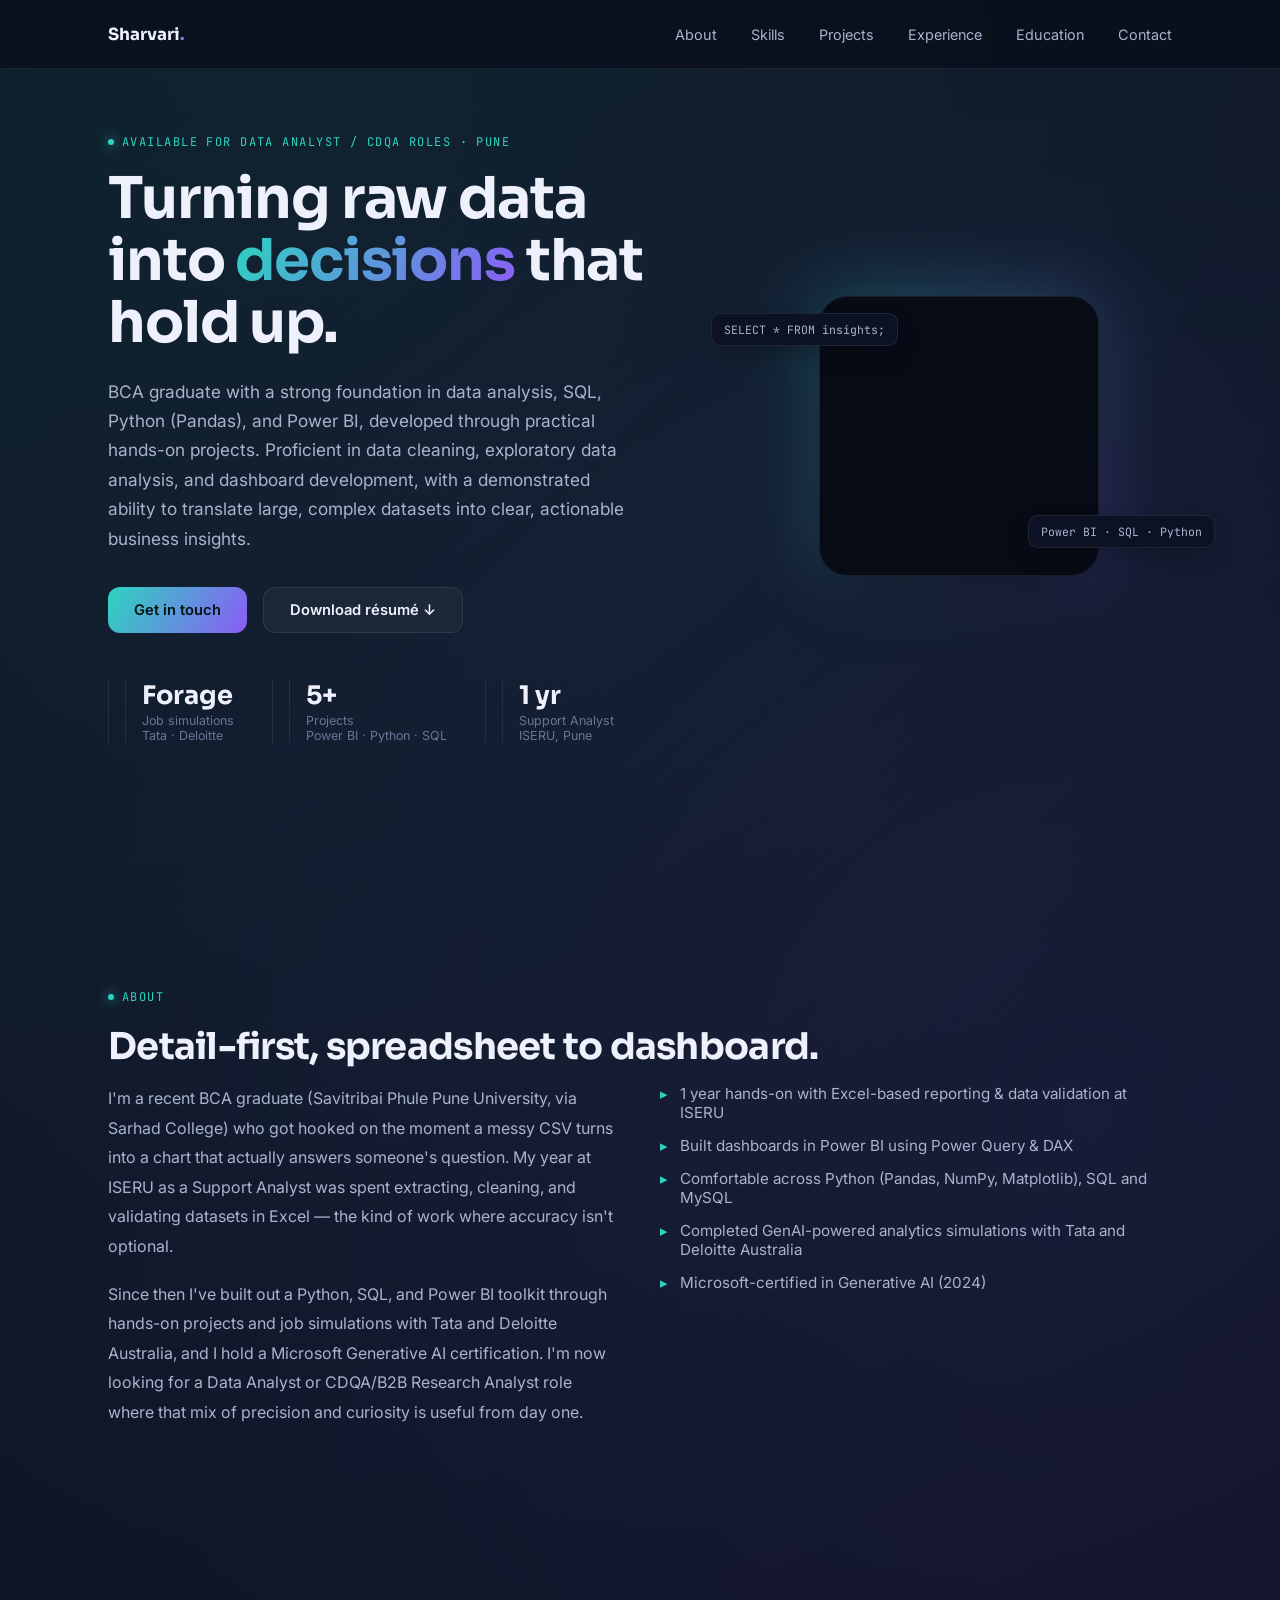
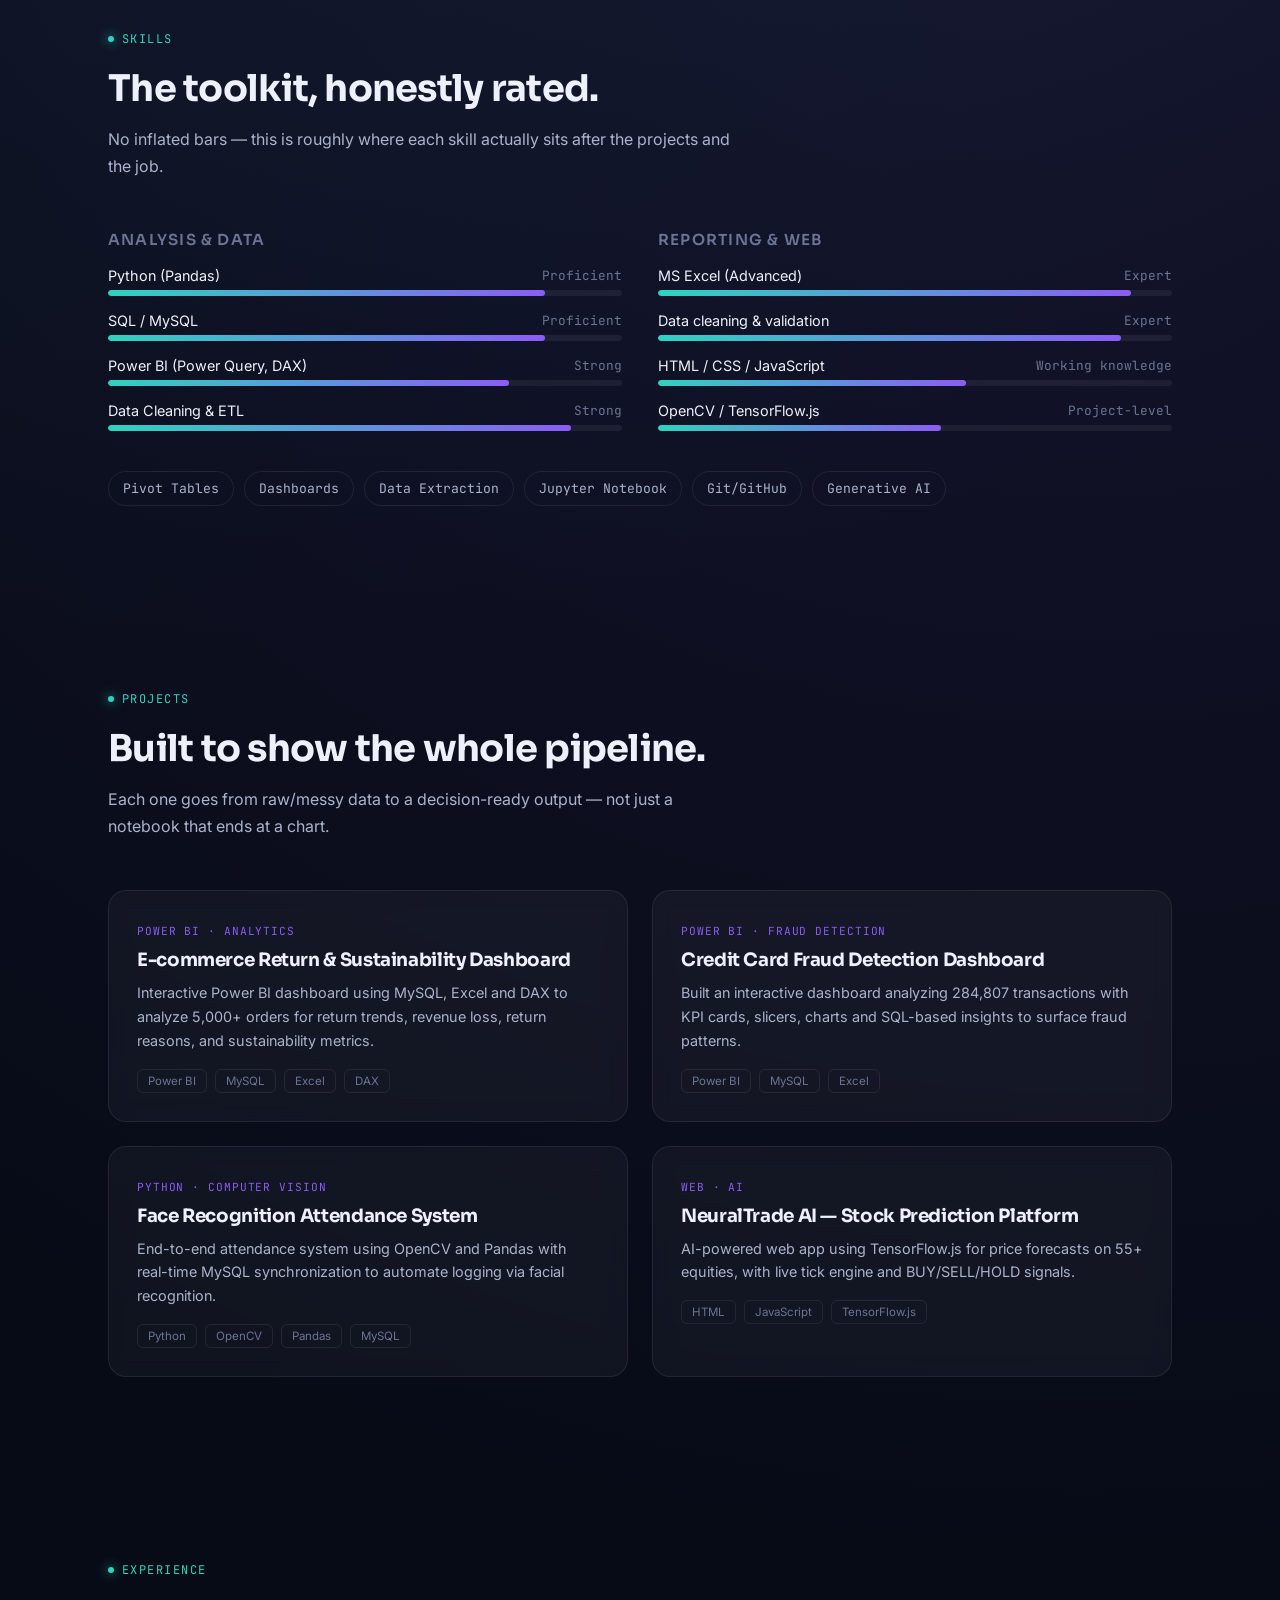
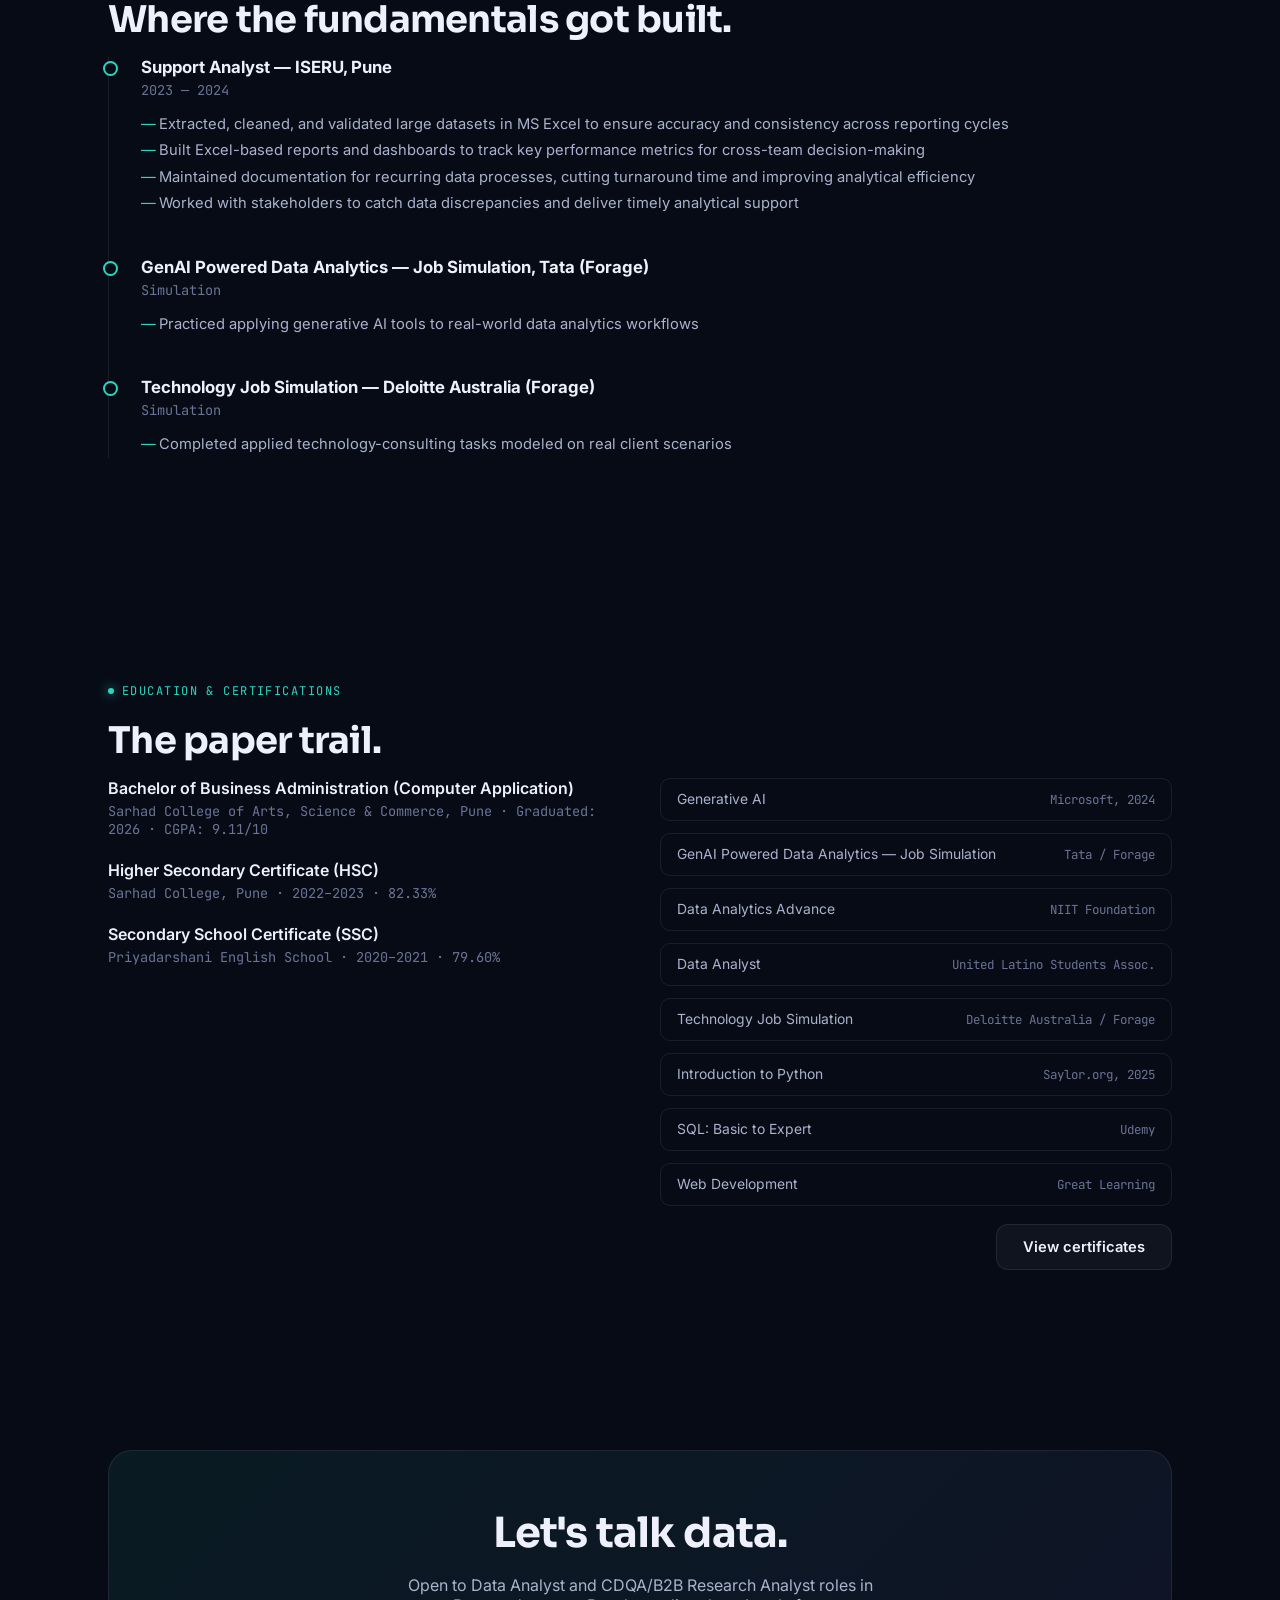
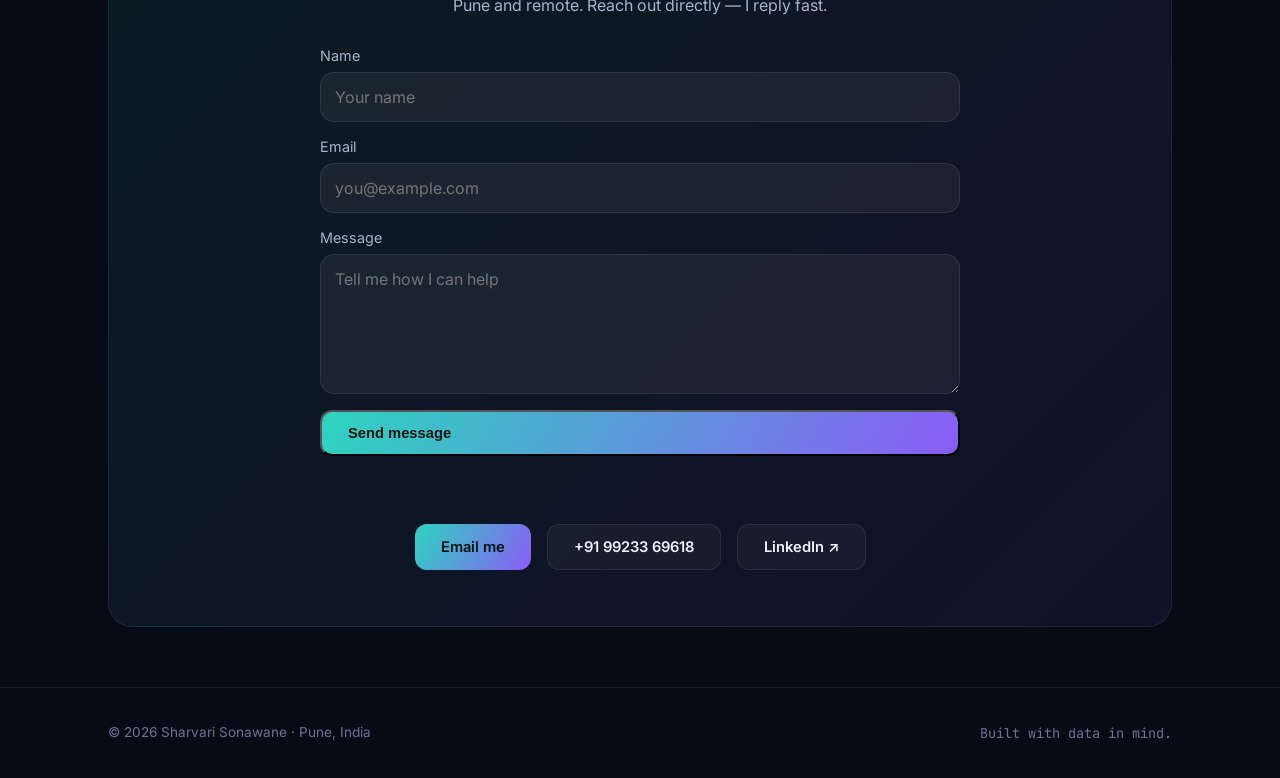
==== index.html @ 6b4e2e9b "Update site content to match résumé: hero summary, stats, skills, education" ====
<!DOCTYPE html>
<html lang="en">
<head>
<meta charset="UTF-8">
<meta name="viewport" content="width=device-width, initial-scale=1.0">
<title>Sharvari Sonawane — Data Analyst</title>
<link rel="preconnect" href="https://fonts.googleapis.com">
<link href="https://fonts.googleapis.com/css2?family=Sora:wght@400;500;600;700;800&family=Inter:wght@400;500;600&family=JetBrains+Mono:wght@400;500&display=swap" rel="stylesheet">
<style>
  :root{
    --navy-900:#070b16;
    --navy-800:#0c1224;
    --navy-700:#131a33;
    --teal:#2dd4bf;
    --violet:#8b5cf6;
    --grad: linear-gradient(120deg, var(--teal), var(--violet));
    --text-hi:#eef1fb;
    --text-mid:#aab3cc;
    --text-low:#6b7494;
    --glass: rgba(255,255,255,0.04);
    --glass-border: rgba(255,255,255,0.08);
    --radius:18px;
  }
  *{margin:0;padding:0;box-sizing:border-box;}
  html{scroll-behavior:smooth;}
  body{
    background:
      radial-gradient(circle at 15% 0%, rgba(45,212,191,0.10), transparent 40%),
      radial-gradient(circle at 85% 20%, rgba(139,92,246,0.12), transparent 45%),
      var(--navy-900);
    color:var(--text-hi);
    font-family:'Inter',sans-serif;
    overflow-x:hidden;
  }
  ::selection{background:var(--teal);color:#04140f;}
  a{color:inherit;text-decoration:none;}
  .wrap{max-width:1120px;margin:0 auto;padding:0 28px;}
  h1,h2,h3{font-family:'Sora',sans-serif;letter-spacing:-0.02em;}
  .mono{font-family:'JetBrains Mono',monospace;}

  /* NAV */
  nav{
    position:fixed;top:0;left:0;right:0;z-index:100;
    background:rgba(7,11,22,0.65);backdrop-filter:blur(14px);
    border-bottom:1px solid var(--glass-border);
  }
  nav .wrap{display:flex;align-items:center;justify-content:space-between;height:68px;}
  .logo{font-family:'Sora',sans-serif;font-weight:700;font-size:1.05rem;}
  .logo span{background:var(--grad);-webkit-background-clip:text;background-clip:text;color:transparent;}
  .navlinks{display:flex;gap:34px;font-size:0.9rem;color:var(--text-mid);}
  .navlinks a{position:relative;padding:4px 0;transition:color .25s;}
  .navlinks a:hover{color:var(--text-hi);}
  .navlinks a::after{content:'';position:absolute;bottom:0;left:0;width:0;height:1px;background:var(--grad);transition:width .3s;}
  .navlinks a:hover::after{width:100%;}
  .navtoggle{display:none;background:none;border:none;color:var(--text-hi);font-size:1.4rem;cursor:pointer;}
  @media (max-width:760px){
    .navlinks{position:fixed;top:68px;left:0;right:0;flex-direction:column;gap:0;background:var(--navy-800);border-bottom:1px solid var(--glass-border);max-height:0;overflow:hidden;transition:max-height .35s ease;}
    .navlinks.open{max-height:400px;}
    .navlinks a{padding:16px 28px;border-top:1px solid var(--glass-border);width:100%;}
    .navtoggle{display:block;}
  }

  section{padding:120px 0 60px;}
  .eyebrow{
    display:inline-flex;align-items:center;gap:8px;
    font-family:'JetBrains Mono',monospace;font-size:0.75rem;letter-spacing:0.12em;
    text-transform:uppercase;color:var(--teal);margin-bottom:18px;
  }
  .eyebrow::before{content:'';width:6px;height:6px;border-radius:50%;background:var(--teal);box-shadow:0 0 12px var(--teal);}

  /* HERO */
  .hero{min-height:96vh;display:flex;align-items:center;padding-top:68px;position:relative;}
  .hero .wrap{display:grid;grid-template-columns:1.15fr 0.85fr;gap:60px;align-items:center;}
  .hero h1{font-size:clamp(2.4rem,5vw,3.6rem);line-height:1.08;font-weight:700;margin-bottom:22px;}
  .hero h1 .grad{background:var(--grad);-webkit-background-clip:text;background-clip:text;color:transparent;}
  .hero p.lede{color:var(--text-mid);font-size:1.08rem;line-height:1.7;max-width:520px;margin-bottom:34px;}
  .btnrow{display:flex;gap:16px;flex-wrap:wrap;}
  .btn{
    display:inline-flex;align-items:center;gap:8px;
    padding:13px 26px;border-radius:12px;font-weight:600;font-size:0.92rem;
    transition:transform .25s, box-shadow .25s;
  }
  .btn-primary{background:var(--grad);color:#04140f;}
  .btn-primary:hover{transform:translateY(-2px);box-shadow:0 12px 30px -8px rgba(45,212,191,0.5);}
  .btn-ghost{border:1px solid var(--glass-border);color:var(--text-hi);background:var(--glass);}
  .btn-ghost:hover{border-color:var(--teal);transform:translateY(-2px);}

  .stat-row{display:flex;gap:38px;margin-top:46px;}
  .stat-row div{border-left:1px solid var(--glass-border);padding-left:16px;}
  .stat-row .num{font-family:'Sora',sans-serif;font-size:1.6rem;font-weight:700;}
  .stat-row .lbl{font-size:0.78rem;color:var(--text-low);margin-top:2px;}

  .hero-photo-wrap{position:relative;display:flex;justify-content:center;}
  .hero-video-card{
    position:relative;width:280px;height:280px;border-radius:28px;overflow:hidden;
    background:#070b16;border:1px solid var(--glass-border);
    box-shadow:0 30px 60px -20px rgba(0,0,0,0.6);z-index:2;
  }
  .hero-image{
    width:100%;height:100%;object-fit:cover;display:none;
  }
  .hero-video{
    width:100%;height:100%;object-fit:cover;display:block;
  }
  .hero-play{
    position:absolute;inset:auto auto 18px 18px;padding:10px 16px;
    border-radius:999px;border:none;background:rgba(45,212,191,0.95);
    color:#04140f;font-weight:700;cursor:pointer;box-shadow:0 12px 30px -12px rgba(45,212,191,0.6);
    transition:transform .2s ease, opacity .2s ease;
  }
  .hero-play:hover{transform:translateY(-2px);opacity:.95;}
  .hero-photo-wrap::before{
    content:'';position:absolute;width:280px;height:280px;border-radius:28px;
    background:var(--grad);filter:blur(38px);opacity:0.35;z-index:1;
  }
  .orbit-tag{
    position:absolute;background:var(--navy-800);border:1px solid var(--glass-border);
    border-radius:10px;padding:8px 12px;font-family:'JetBrains Mono',monospace;font-size:0.72rem;
    color:var(--text-mid);box-shadow:0 10px 24px -10px rgba(0,0,0,0.5);z-index:3;
  }
  .orbit-tag.t1{top:6%;left:-8%;}
  .orbit-tag.t2{bottom:10%;right:-10%;}
  .proj-link{color:inherit;text-decoration:none;}
  .proj-link:hover .proj-card{transform:translateY(-6px);}
  .modal{
    position:fixed;inset:0;background:rgba(7,11,22,0.92);display:flex;align-items:center;justify-content:center;padding:24px;
    opacity:0;visibility:hidden;transition:opacity .25s ease, visibility .25s ease;z-index:300;
  }
  .modal.open{opacity:1;visibility:visible;}
  .modal-content{position:relative;width:100%;max-width:900px;}
  .modal-video{width:100%;border-radius:22px;box-shadow:0 40px 80px -30px rgba(0,0,0,0.7);}
  .modal-close{
    position:absolute;top:-10px;right:-10px;width:44px;height:44px;border:none;border-radius:50%;background:rgba(255,255,255,0.08);
    color:var(--text-hi);font-size:1.65rem;cursor:pointer;box-shadow:0 15px 30px -18px rgba(0,0,0,0.5);
  }
  .contact-form{display:grid;gap:16px;max-width:640px;margin:0 auto 32px;text-align:left;}
  .form-row{display:flex;flex-direction:column;gap:8px;}
  .form-row label{color:var(--text-mid);font-size:0.9rem;}
  .form-row input,.form-row textarea{
    width:100%;background:rgba(255,255,255,0.06);border:1px solid var(--glass-border);border-radius:14px;
    color:var(--text-hi);padding:14px;font:inherit;outline:none;
  }
  .form-row textarea{min-height:140px;resize:vertical;}
  .form-feedback{color:var(--teal);font-size:0.92rem;min-height:1.4em;}
  @media (max-width:900px){
    section{padding:100px 0 48px;}
    .hero .wrap{grid-template-columns:1fr;text-align:left;}
    .hero-photo-wrap{margin-top:40px;justify-content:center;}
    .hero-video-card{width:100%;max-width:420px;height:auto;aspect-ratio:1/1;}
    .hero-video, .hero-image{width:100%;height:100%;object-fit:cover;display:block;}
    .orbit-tag{display:none;}
    .hero-video{display:none;}
    .hero-image{display:block;}
    .stat-row{flex-wrap:wrap;gap:18px;justify-content:flex-start;}
    .stat-row div{border-left:0;padding-left:0;border-top:1px solid var(--glass-border);padding-top:16px;width:100%;}
    .stat-row .num{font-size:1.5rem;}
  }
  @media (max-width:760px){
    .wrap{padding:0 20px;}
    section{padding:90px 0 40px;}
    nav .wrap{flex-wrap:wrap;min-height:68px;}
    .btnrow{flex-direction:column;align-items:stretch;}
    .btn{width:100%;justify-content:center;}
    .stat-row{gap:14px;}
    .hero-video-card{max-width:100%;}
    .hero-photo-wrap{justify-content:center;}
    .about-grid,.skills-grid,.proj-grid,.twocol{grid-template-columns:1fr;}
    .contact-card{padding:36px 24px;}
    .contact-links{flex-direction:column;align-items:stretch;}
    .contact-links .btn{width:100%;}
    footer .wrap{flex-direction:column;align-items:center;text-align:center;}
  }

  /* GLASS CARD */
  .card{
    background:var(--glass);border:1px solid var(--glass-border);border-radius:var(--radius);
    padding:28px;backdrop-filter:blur(10px);
    transition:transform .3s, border-color .3s, box-shadow .3s;
  }
  .card:hover{transform:translateY(-4px);border-color:rgba(45,212,191,0.35);box-shadow:0 20px 40px -20px rgba(0,0,0,0.5);}

  /* reveal */
  .reveal{opacity:0;transform:translateY(24px);transition:opacity .7s ease, transform .7s ease;}
  .reveal.in{opacity:1;transform:translateY(0);}

  h2.sectitle{font-size:clamp(1.7rem,3vw,2.3rem);font-weight:700;margin-bottom:14px;}
  .secdesc{color:var(--text-mid);max-width:640px;line-height:1.7;margin-bottom:50px;}

  /* ABOUT */
  .about-grid{display:grid;grid-template-columns:1fr 1fr;gap:40px;align-items:start;}
  .about-grid p{color:var(--text-mid);line-height:1.85;margin-bottom:18px;}
  .about-list{list-style:none;display:flex;flex-direction:column;gap:14px;}
  .about-list li{display:flex;gap:12px;align-items:flex-start;color:var(--text-mid);font-size:0.95rem;}
  .about-list li::before{content:'▸';color:var(--teal);flex-shrink:0;}
  @media (max-width:800px){.about-grid{grid-template-columns:1fr;}}

  /* SKILLS */
  .skills-grid{display:grid;grid-template-columns:1fr 1fr;gap:36px;}
  .skill-group h3{font-size:0.95rem;color:var(--text-low);text-transform:uppercase;letter-spacing:0.08em;margin-bottom:18px;font-weight:600;}
  .skill-item{margin-bottom:16px;}
  .skill-item .row{display:flex;justify-content:space-between;font-size:0.9rem;margin-bottom:6px;}
  .skill-item .row span:last-child{color:var(--text-low);font-family:'JetBrains Mono',monospace;font-size:0.8rem;}
  .bar-track{height:6px;border-radius:4px;background:rgba(255,255,255,0.06);overflow:hidden;}
  .bar-fill{height:100%;border-radius:4px;background:var(--grad);width:0;transition:width 1.4s cubic-bezier(.2,.8,.2,1);}
  @media (max-width:800px){.skills-grid{grid-template-columns:1fr;}}

  .tool-tags{display:flex;flex-wrap:wrap;gap:10px;margin-top:24px;}
  .tool-tags span{
    padding:8px 14px;border-radius:999px;border:1px solid var(--glass-border);
    font-size:0.82rem;color:var(--text-mid);font-family:'JetBrains Mono',monospace;
  }

  /* PROJECTS */
  .proj-grid{display:grid;grid-template-columns:repeat(2,1fr);gap:24px;}
  .proj-card{position:relative;overflow:hidden;}
  .proj-tag{display:inline-block;font-family:'JetBrains Mono',monospace;font-size:0.7rem;color:var(--violet);text-transform:uppercase;letter-spacing:0.08em;margin-bottom:10px;}
  .proj-card h3{font-size:1.15rem;margin-bottom:10px;}
  .proj-card p{color:var(--text-mid);font-size:0.9rem;line-height:1.65;margin-bottom:16px;}
  .proj-stack{display:flex;flex-wrap:wrap;gap:8px;}
  .proj-stack span{font-size:0.72rem;color:var(--text-low);border:1px solid var(--glass-border);padding:4px 10px;border-radius:6px;}
  @media (max-width:800px){.proj-grid{grid-template-columns:1fr;}}

  /* EXPERIENCE / TIMELINE */
  .timeline{border-left:1px solid var(--glass-border);padding-left:32px;position:relative;}
  .tl-item{position:relative;margin-bottom:40px;}
  .tl-item::before{content:'';position:absolute;left:-38px;top:4px;width:11px;height:11px;border-radius:50%;background:var(--navy-900);border:2px solid var(--teal);}
  .tl-item .role{font-weight:700;font-size:1.05rem;}
  .tl-item .meta{color:var(--text-low);font-size:0.85rem;margin:4px 0 12px;font-family:'JetBrains Mono',monospace;}
  .tl-item ul{list-style:none;color:var(--text-mid);font-size:0.92rem;line-height:1.8;}
  .tl-item ul li{padding-left:18px;position:relative;}
  .tl-item ul li::before{content:'—';position:absolute;left:0;color:var(--teal);}

  /* EDUCATION + CERTS */
  .twocol{display:grid;grid-template-columns:1fr 1fr;gap:40px;}
  .edu-item{margin-bottom:22px;}
  .edu-item .school{font-weight:600;}
  .edu-item .meta{color:var(--text-low);font-size:0.85rem;margin-top:4px;font-family:'JetBrains Mono',monospace;}
  .cert-list{display:flex;flex-direction:column;gap:12px;}
  .cert-list div{display:flex;justify-content:space-between;gap:10px;padding:12px 16px;border:1px solid var(--glass-border);border-radius:10px;font-size:0.87rem;color:var(--text-mid);}
  .cert-list div span:last-child{color:var(--text-low);font-family:'JetBrains Mono',monospace;font-size:0.78rem;white-space:nowrap;}
  @media (max-width:800px){.twocol{grid-template-columns:1fr;}}

  /* CONTACT */
  .contact-card{
    background:linear-gradient(135deg, rgba(45,212,191,0.08), rgba(139,92,246,0.08));
    border:1px solid var(--glass-border);border-radius:24px;padding:56px;text-align:center;
  }
  .contact-card h2{font-size:clamp(1.8rem,4vw,2.6rem);margin-bottom:16px;}
  .contact-card p{color:var(--text-mid);max-width:480px;margin:0 auto 32px;}
  .contact-links{display:flex;justify-content:center;gap:16px;flex-wrap:wrap;}

  footer{padding:36px 0;border-top:1px solid var(--glass-border);color:var(--text-low);font-size:0.85rem;}
  footer .wrap{display:flex;justify-content:space-between;flex-wrap:wrap;gap:12px;}

  @media (prefers-reduced-motion: reduce){
    *{transition:none !important;}
    html{scroll-behavior:auto;}
  }
</style>
</head>
<body>

<nav>
  <div class="wrap">
    <a class="logo" href="#top">Sharvari<span>.</span></a>
    <div class="navlinks" id="navlinks">
      <a href="#about">About</a>
      <a href="#skills">Skills</a>
      <a href="#projects">Projects</a>
      <a href="#experience">Experience</a>
      <a href="#education">Education</a>
      <a href="#contact">Contact</a>
    </div>
    <button class="navtoggle" id="navtoggle" aria-label="Toggle menu">☰</button>
  </div>
</nav>

<section class="hero" id="top">
  <div class="wrap">
    <div>
      <div class="eyebrow">Available for Data Analyst / CDQA roles · Pune</div>
      <h1>Turning raw data into <span class="grad">decisions</span> that hold up.</h1>
      <p class="lede">BCA graduate with a strong foundation in data analysis, SQL, Python (Pandas), and Power BI, developed through practical hands-on projects. Proficient in data cleaning, exploratory data analysis, and dashboard development, with a demonstrated ability to translate large, complex datasets into clear, actionable business insights.</p>
      <div class="btnrow">
        <a class="btn btn-primary" href="#contact">Get in touch</a>
        <a class="btn btn-ghost" href="Portfolio Assets/Resume.pdf" target="_blank" rel="noopener">Download résumé ↓</a>
      </div>
      <div class="stat-row">
        <div><div class="num">Forage</div><div class="lbl">Job simulations<br>Tata · Deloitte</div></div>
        <div><div class="num">5+</div><div class="lbl">Projects<br>Power BI · Python · SQL</div></div>
        <div><div class="num">1 yr</div><div class="lbl">Support Analyst<br>ISERU, Pune</div></div>
      </div>
    </div>
    <div class="hero-photo-wrap">
      <span class="orbit-tag t1">SELECT * FROM insights;</span>
      <div class="hero-video-card reveal">
        <img class="hero-image" src="Portfolio Assets/sharvari.jpeg" alt="Hero image of Sharvari Sonawane" loading="lazy">
      </div>
      <span class="orbit-tag t2">Power BI · SQL · Python</span>
    </div>
  </div>
</section>
<!-- video modal removed per request -->

<section id="about">
  <div class="wrap">
    <div class="eyebrow reveal">About</div>
    <h2 class="sectitle reveal">Detail-first, spreadsheet to dashboard.</h2>
    <div class="about-grid">
      <div class="reveal">
        <p>I'm a recent BCA graduate (Savitribai Phule Pune University, via Sarhad College) who got hooked on the moment a messy CSV turns into a chart that actually answers someone's question. My year at ISERU as a Support Analyst was spent extracting, cleaning, and validating datasets in Excel — the kind of work where accuracy isn't optional.</p>
        <p>Since then I've built out a Python, SQL, and Power BI toolkit through hands-on projects and job simulations with Tata and Deloitte Australia, and I hold a Microsoft Generative AI certification. I'm now looking for a Data Analyst or CDQA/B2B Research Analyst role where that mix of precision and curiosity is useful from day one.</p>
      </div>
      <ul class="about-list reveal">
        <li>1 year hands-on with Excel-based reporting &amp; data validation at ISERU</li>
        <li>Built dashboards in Power BI using Power Query &amp; DAX</li>
        <li>Comfortable across Python (Pandas, NumPy, Matplotlib), SQL and MySQL</li>
        <li>Completed GenAI-powered analytics simulations with Tata and Deloitte Australia</li>
        <li>Microsoft-certified in Generative AI (2024)</li>
      </ul>
    </div>
  </div>
</section>

<section id="skills">
  <div class="wrap">
    <div class="eyebrow reveal">Skills</div>
    <h2 class="sectitle reveal">The toolkit, honestly rated.</h2>
    <p class="secdesc reveal">No inflated bars — this is roughly where each skill actually sits after the projects and the job.</p>
    <div class="skills-grid">
      <div class="skill-group reveal">
            <h3>Analysis &amp; Data</h3>
            <div class="skill-item">
              <div class="row"><span>Python (Pandas)</span><span>Proficient</span></div>
              <div class="bar-track"><div class="bar-fill" data-w="85"></div></div>
            </div>
            <div class="skill-item">
              <div class="row"><span>SQL / MySQL</span><span>Proficient</span></div>
              <div class="bar-track"><div class="bar-fill" data-w="85"></div></div>
            </div>
            <div class="skill-item">
              <div class="row"><span>Power BI (Power Query, DAX)</span><span>Strong</span></div>
              <div class="bar-track"><div class="bar-fill" data-w="78"></div></div>
            </div>
            <div class="skill-item">
              <div class="row"><span>Data Cleaning &amp; ETL</span><span>Strong</span></div>
              <div class="bar-track"><div class="bar-fill" data-w="90"></div></div>
            </div>
          </div>
      <div class="skill-group reveal">
        <h3>Reporting &amp; Web</h3>
        <div class="skill-item">
          <div class="row"><span>MS Excel (Advanced)</span><span>Expert</span></div>
          <div class="bar-track"><div class="bar-fill" data-w="92"></div></div>
        </div>
        <div class="skill-item">
          <div class="row"><span>Data cleaning &amp; validation</span><span>Expert</span></div>
          <div class="bar-track"><div class="bar-fill" data-w="90"></div></div>
        </div>
        <div class="skill-item">
          <div class="row"><span>HTML / CSS / JavaScript</span><span>Working knowledge</span></div>
          <div class="bar-track"><div class="bar-fill" data-w="60"></div></div>
        </div>
        <div class="skill-item">
          <div class="row"><span>OpenCV / TensorFlow.js</span><span>Project-level</span></div>
          <div class="bar-track"><div class="bar-fill" data-w="55"></div></div>
        </div>
      </div>
    </div>
    <div class="tool-tags reveal">
      <span>Pivot Tables</span><span>Dashboards</span><span>Data Extraction</span>
      <span>Jupyter Notebook</span><span>Git/GitHub</span><span>Generative AI</span>
    </div>
  </div>
</section>

<section id="projects">
  <div class="wrap">
    <div class="eyebrow reveal">Projects</div>
    <h2 class="sectitle reveal">Built to show the whole pipeline.</h2>
    <p class="secdesc reveal">Each one goes from raw/messy data to a decision-ready output — not just a notebook that ends at a chart.</p>
    <div class="proj-grid">
      <a class="card proj-card proj-link reveal" href="https://github.com/sharvari0519/E-commerce-Return-Sustainability-Analysis-Dashboard" target="_blank" rel="noopener">
        <span class="proj-tag">Power BI · Analytics</span>
        <h3>E-commerce Return &amp; Sustainability Dashboard</h3>
        <p>Interactive Power BI dashboard using MySQL, Excel and DAX to analyze 5,000+ orders for return trends, revenue loss, return reasons, and sustainability metrics.</p>
        <div class="proj-stack"><span>Power BI</span><span>MySQL</span><span>Excel</span><span>DAX</span></div>
      </a>

      <a class="card proj-card proj-link reveal" href="https://github.com/sharvari0519/Credit-Card-Fraud-DetectionDashboard" target="_blank" rel="noopener">
        <span class="proj-tag">Power BI · Fraud Detection</span>
        <h3>Credit Card Fraud Detection Dashboard</h3>
        <p>Built an interactive dashboard analyzing 284,807 transactions with KPI cards, slicers, charts and SQL-based insights to surface fraud patterns.</p>
        <div class="proj-stack"><span>Power BI</span><span>MySQL</span><span>Excel</span></div>
      </a>

      <a class="card proj-card proj-link reveal" href="https://github.com/sharvari0519/face-recognition-attendance" target="_blank" rel="noopener">
        <span class="proj-tag">Python · Computer Vision</span>
        <h3>Face Recognition Attendance System</h3>
        <p>End-to-end attendance system using OpenCV and Pandas with real-time MySQL synchronization to automate logging via facial recognition.</p>
        <div class="proj-stack"><span>Python</span><span>OpenCV</span><span>Pandas</span><span>MySQL</span></div>
      </a>

      <a class="card proj-card proj-link reveal" href="https://github.com/sharvari0519/NeuralTrade-AI" target="_blank" rel="noopener">
        <span class="proj-tag">Web · AI</span>
        <h3>NeuralTrade AI — Stock Prediction Platform</h3>
        <p>AI-powered web app using TensorFlow.js for price forecasts on 55+ equities, with live tick engine and BUY/SELL/HOLD signals.</p>
        <div class="proj-stack"><span>HTML</span><span>JavaScript</span><span>TensorFlow.js</span></div>
      </a>
    </div>
  </div>
</section>

<section id="experience">
  <div class="wrap">
    <div class="eyebrow reveal">Experience</div>
    <h2 class="sectitle reveal">Where the fundamentals got built.</h2>
    <div class="timeline reveal">
      <div class="tl-item">
        <div class="role">Support Analyst — ISERU, Pune</div>
        <div class="meta">2023 — 2024</div>
        <ul>
          <li>Extracted, cleaned, and validated large datasets in MS Excel to ensure accuracy and consistency across reporting cycles</li>
          <li>Built Excel-based reports and dashboards to track key performance metrics for cross-team decision-making</li>
          <li>Maintained documentation for recurring data processes, cutting turnaround time and improving analytical efficiency</li>
          <li>Worked with stakeholders to catch data discrepancies and deliver timely analytical support</li>
        </ul>
      </div>
      <div class="tl-item">
        <div class="role">GenAI Powered Data Analytics — Job Simulation, Tata (Forage)</div>
        <div class="meta">Simulation</div>
        <ul>
          <li>Practiced applying generative AI tools to real-world data analytics workflows</li>
        </ul>
      </div>
      <div class="tl-item">
        <div class="role">Technology Job Simulation — Deloitte Australia (Forage)</div>
        <div class="meta">Simulation</div>
        <ul>
          <li>Completed applied technology-consulting tasks modeled on real client scenarios</li>
        </ul>
      </div>
    </div>
  </div>
</section>

<section id="education">
  <div class="wrap">
    <div class="eyebrow reveal">Education &amp; Certifications</div>
    <h2 class="sectitle reveal">The paper trail.</h2>
    <div class="twocol">
      <div class="reveal">
        <div class="edu-item">
            <div class="school">Bachelor of Business Administration (Computer Application)</div>
              <div class="meta">Sarhad College of Arts, Science &amp; Commerce, Pune · Graduated: 2026 · CGPA: 9.11/10</div>
        </div>
        <div class="edu-item">
          <div class="school">Higher Secondary Certificate (HSC)</div>
          <div class="meta">Sarhad College, Pune · 2022–2023 · 82.33%</div>
        </div>
        <div class="edu-item">
          <div class="school">Secondary School Certificate (SSC)</div>
          <div class="meta">Priyadarshani English School · 2020–2021 · 79.60%</div>
        </div>
      </div>
      <div class="reveal">
        <div class="cert-list">
          <div><span>Generative AI</span><span>Microsoft, 2024</span></div>
          <div><span>GenAI Powered Data Analytics — Job Simulation</span><span>Tata / Forage</span></div>
          <div><span>Data Analytics Advance</span><span>NIIT Foundation</span></div>
          <div><span>Data Analyst</span><span>United Latino Students Assoc.</span></div>
          <div><span>Technology Job Simulation</span><span>Deloitte Australia / Forage</span></div>
          <div><span>Introduction to Python</span><span>Saylor.org, 2025</span></div>
          <div><span>SQL: Basic to Expert</span><span>Udemy</span></div>
          <div><span>Web Development</span><span>Great Learning</span></div>
        </div>
        <div style="margin-top:18px;text-align:right;">
          <a class="btn btn-ghost" href="Portfolio Assets/Certificates.pdf" target="_blank" rel="noopener">View certificates</a>
        </div>
      </div>
    </div>
  </div>
</section>

<section id="contact">
  <div class="wrap">
    <div class="contact-card reveal">
      <h2>Let's talk data.</h2>
      <p>Open to Data Analyst and CDQA/B2B Research Analyst roles in Pune and remote. Reach out directly — I reply fast.</p>
      <form class="contact-form" id="contactForm">
        <div class="form-row">
          <label for="name">Name</label>
          <input id="name" name="name" type="text" placeholder="Your name" required>
        </div>
        <div class="form-row">
          <label for="email">Email</label>
          <input id="email" name="email" type="email" placeholder="you@example.com" required>
        </div>
        <div class="form-row">
          <label for="message">Message</label>
          <textarea id="message" name="message" placeholder="Tell me how I can help" required></textarea>
        </div>
        <button class="btn btn-primary" type="submit">Send message</button>
        <div class="form-feedback" id="formFeedback" aria-live="polite"></div>
      </form>
      <div class="contact-links">
        <a class="btn btn-primary" href="mailto:sharvarisonwane519@gmail.com">Email me</a>
        <a class="btn btn-ghost" href="tel:+919923369618">+91 99233 69618</a>
        <a class="btn btn-ghost" href="https://linkedin.com/in/sharvarisonawane-190588s" target="_blank" rel="noopener">LinkedIn ↗</a>
      </div>
    </div>
  </div>
</section>

<footer>
  <div class="wrap">
    <span>© 2026 Sharvari Sonawane · Pune, India</span>
    <span class="mono">Built with data in mind.</span>
  </div>
</footer>

<script>
  // mobile nav toggle
  const navtoggle = document.getElementById('navtoggle');
  const navlinks = document.getElementById('navlinks');
  navtoggle.addEventListener('click', () => navlinks.classList.toggle('open'));
  navlinks.querySelectorAll('a').forEach(a => a.addEventListener('click', () => navlinks.classList.remove('open')));

  // scroll reveal
  const revealEls = document.querySelectorAll('.reveal');
  const io = new IntersectionObserver((entries) => {
    entries.forEach(e => {
      if(e.isIntersecting){
        e.target.classList.add('in');
        io.unobserve(e.target);
      }
    });
  }, {threshold:0.15});
  revealEls.forEach(el => io.observe(el));

  // animated skill bars — trigger once skills section is visible
  const bars = document.querySelectorAll('.bar-fill');
  const barObserver = new IntersectionObserver((entries) => {
    entries.forEach(e => {
      if(e.isIntersecting){
        bars.forEach(b => { b.style.width = b.dataset.w + '%'; });
        barObserver.disconnect();
      }
    });
  }, {threshold:0.3});
  const skillsSection = document.getElementById('skills');
  if(skillsSection) barObserver.observe(skillsSection);

  // video modal and hero play removed per request

  // contact form mailto fallback
  const contactForm = document.getElementById('contactForm');
  const formFeedback = document.getElementById('formFeedback');
  if (contactForm) {
    contactForm.addEventListener('submit', (event) => {
      event.preventDefault();
      const name = document.getElementById('name').value.trim();
      const email = document.getElementById('email').value.trim();
      const message = document.getElementById('message').value.trim();
      if (!name || !email || !message) {
        formFeedback.textContent = 'Please fill in every field before sending.';
        return;
      }
      const subject = encodeURIComponent('Portfolio inquiry from ' + name);
      const body = encodeURIComponent(`Name: ${name}\nEmail: ${email}\n\n${message}`);
      window.location.href = `mailto:sharvarisonwane519@gmail.com?subject=${subject}&body=${body}`;
      formFeedback.textContent = 'Your message is ready to send via email client.';
    });
  }

  // Audio features removed per request
</script>
</body>
</html>
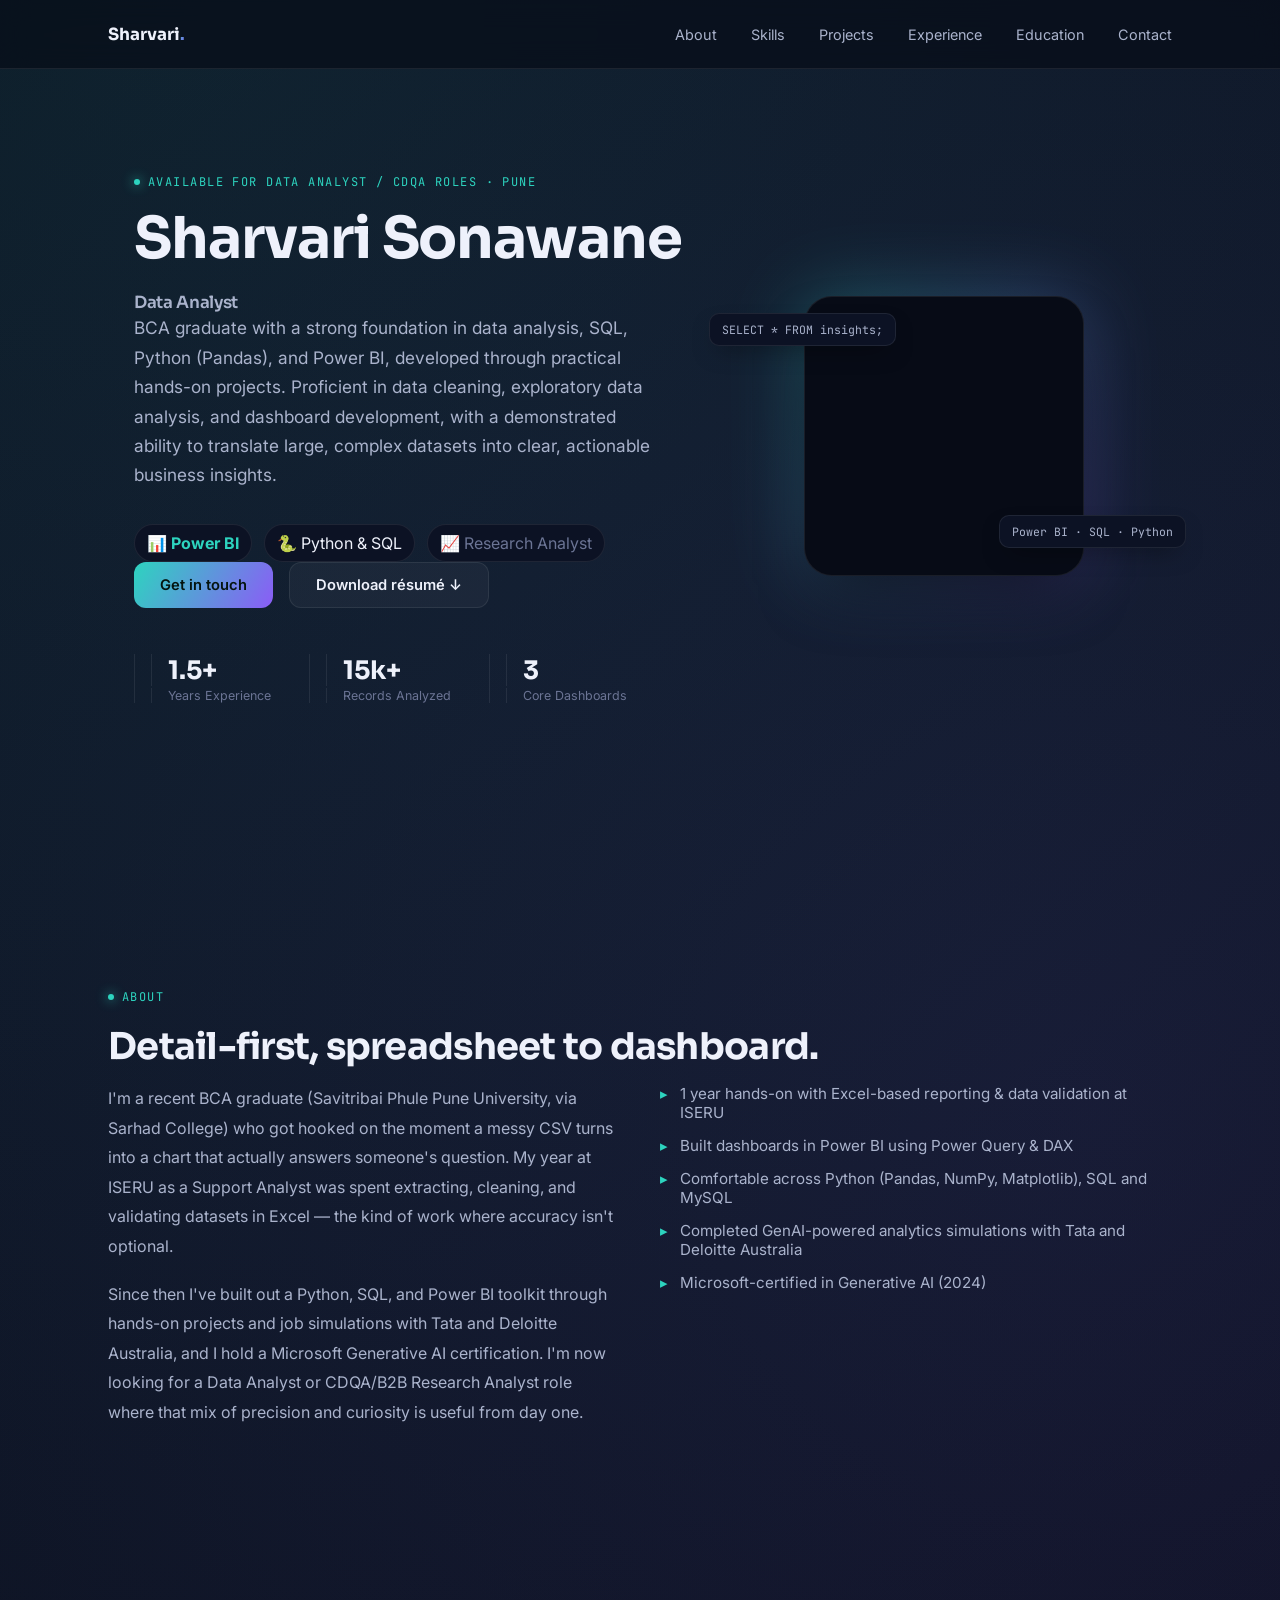
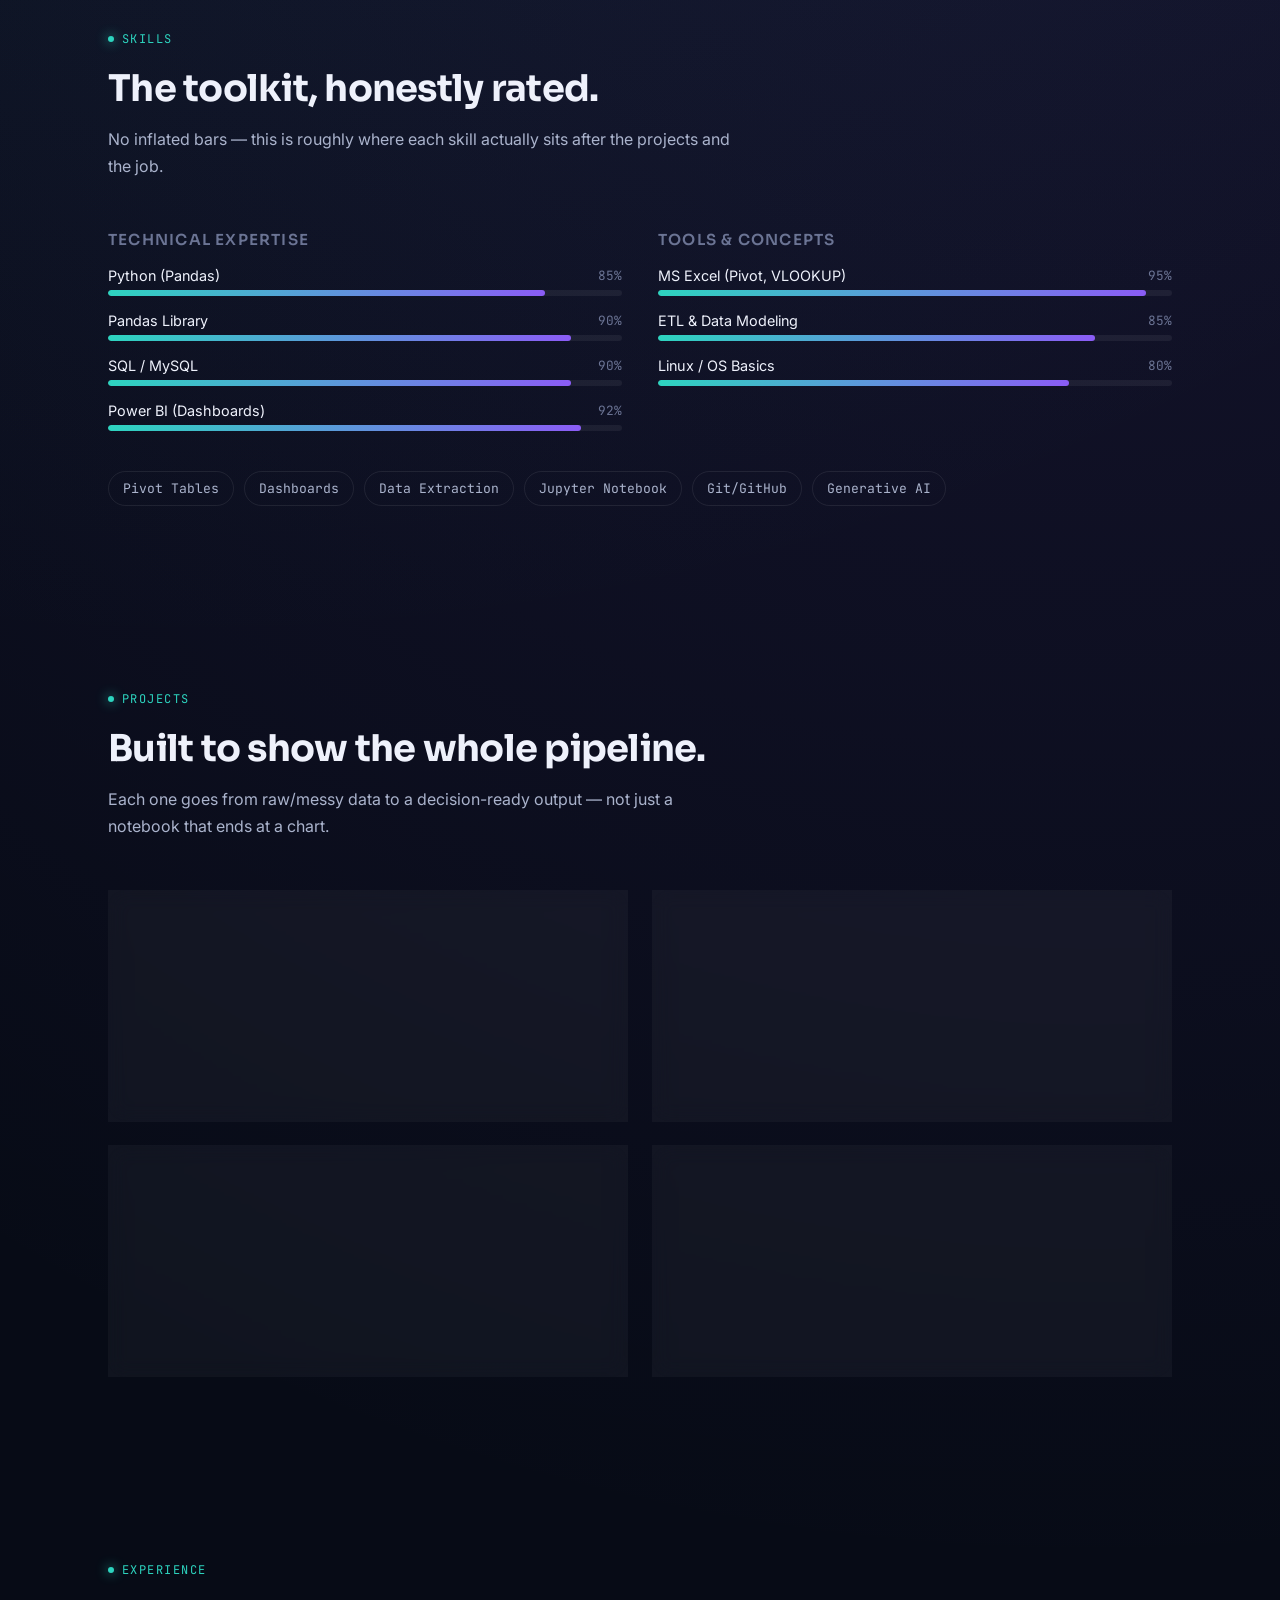
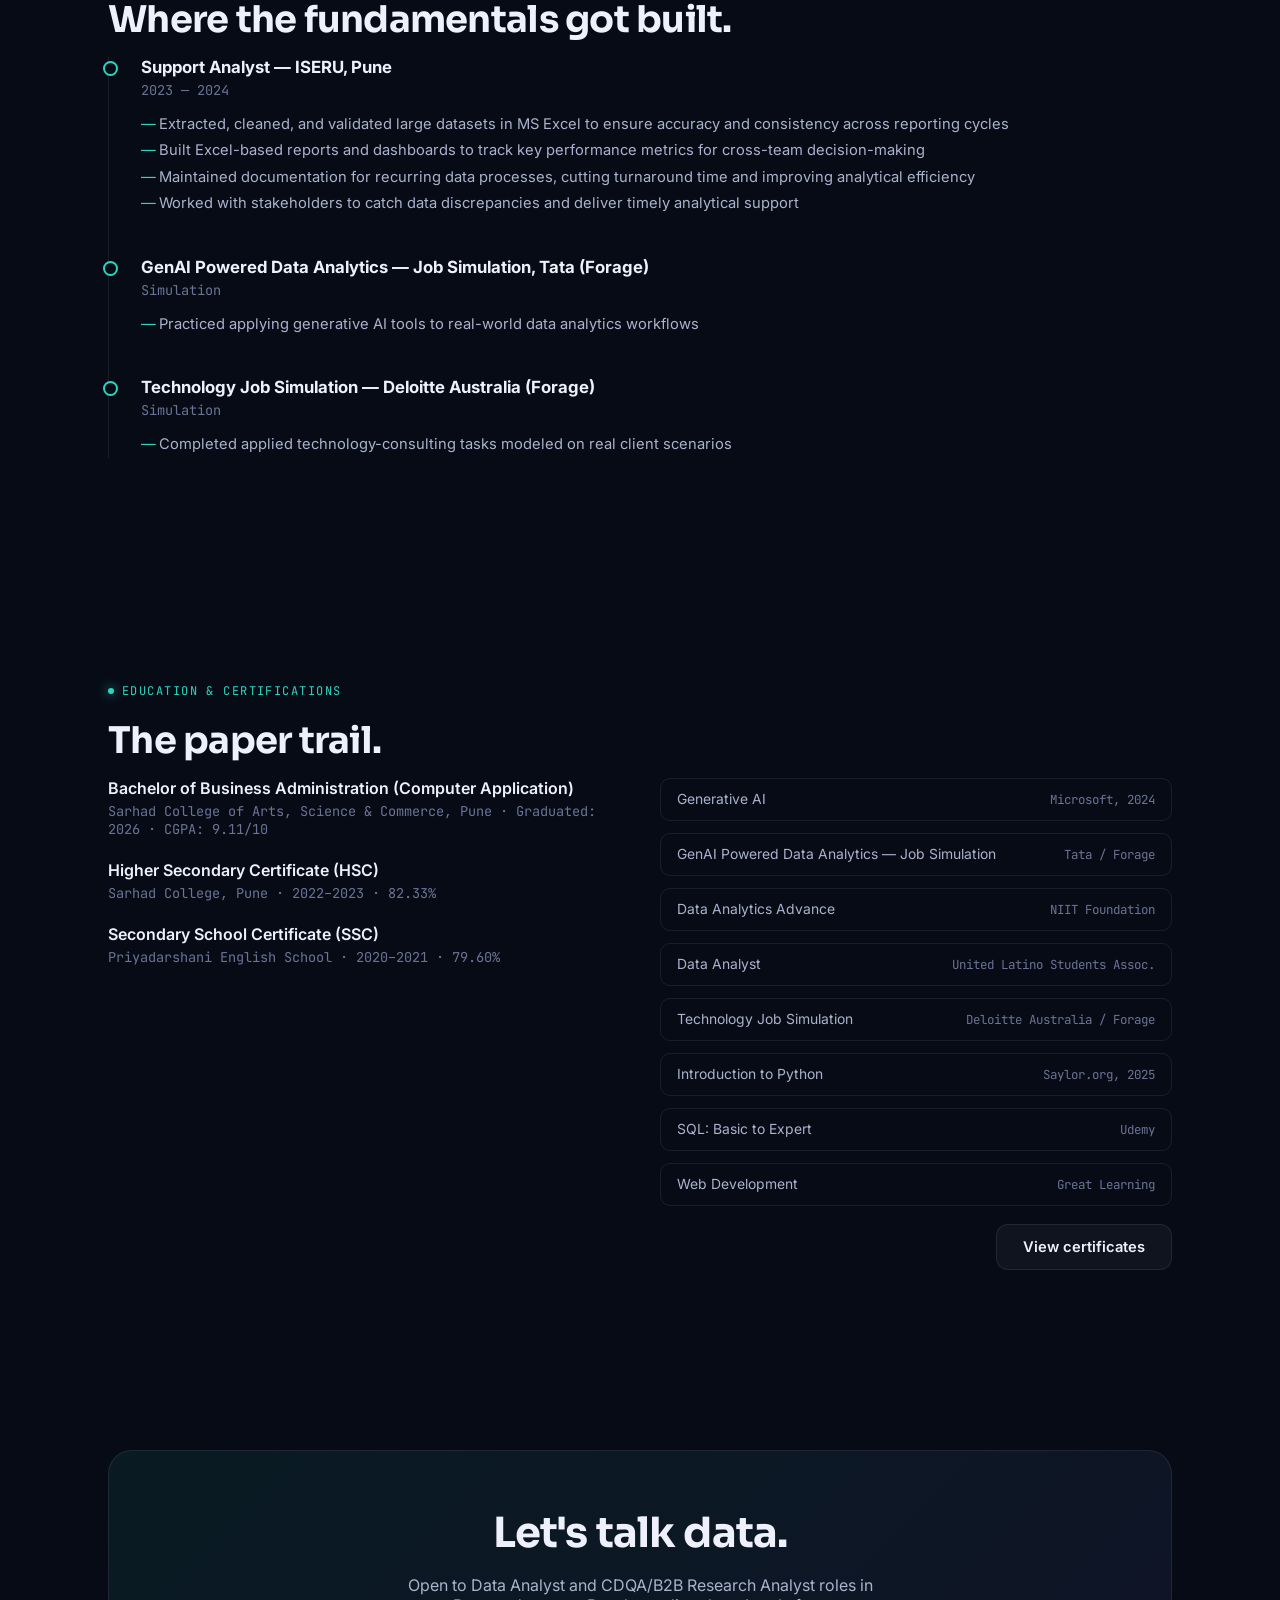
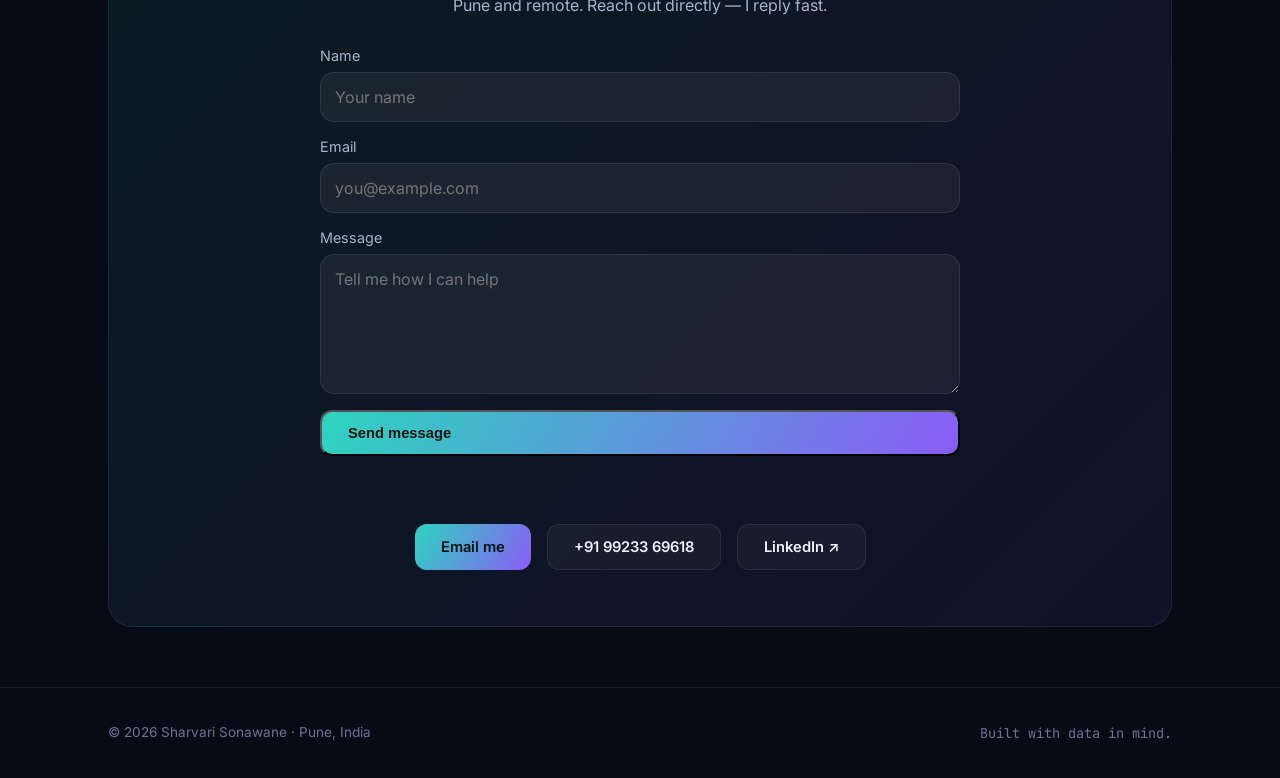
==== commit e4ee3c65: "Refine hero, stats, and skills to match target portfolio layout" ====
--- a/index.html
+++ b/index.html
@@ -279,16 +279,22 @@
   <div class="wrap">
     <div>
       <div class="eyebrow">Available for Data Analyst / CDQA roles · Pune</div>
-      <h1>Turning raw data into <span class="grad">decisions</span> that hold up.</h1>
+      <h1>Sharvari Sonawane</h1>
+      <h2 style="font-weight:600;margin-top:6px;color:var(--text-mid);font-size:1.05rem;">Data Analyst</h2>
       <p class="lede">BCA graduate with a strong foundation in data analysis, SQL, Python (Pandas), and Power BI, developed through practical hands-on projects. Proficient in data cleaning, exploratory data analysis, and dashboard development, with a demonstrated ability to translate large, complex datasets into clear, actionable business insights.</p>
+      <div style="margin-top:18px;display:flex;gap:12px;align-items:center;flex-wrap:wrap">
+        <span style="background:var(--navy-800);border:1px solid var(--glass-border);padding:8px 12px;border-radius:999px;color:var(--teal);font-weight:700">📊 Power BI</span>
+        <span style="background:var(--navy-800);border:1px solid var(--glass-border);padding:8px 12px;border-radius:999px;color:var(--text-hi);">🐍 Python & SQL</span>
+        <span style="background:var(--navy-800);border:1px solid var(--glass-border);padding:8px 12px;border-radius:999px;color:var(--text-low);">📈 Research Analyst</span>
+      </div>
       <div class="btnrow">
         <a class="btn btn-primary" href="#contact">Get in touch</a>
         <a class="btn btn-ghost" href="Portfolio Assets/Resume.pdf" target="_blank" rel="noopener">Download résumé ↓</a>
       </div>
       <div class="stat-row">
-        <div><div class="num">Forage</div><div class="lbl">Job simulations<br>Tata · Deloitte</div></div>
-        <div><div class="num">5+</div><div class="lbl">Projects<br>Power BI · Python · SQL</div></div>
-        <div><div class="num">1 yr</div><div class="lbl">Support Analyst<br>ISERU, Pune</div></div>
+        <div><div class="num">1.5+</div><div class="lbl">Years Experience</div></div>
+        <div><div class="num">15k+</div><div class="lbl">Records Analyzed</div></div>
+        <div><div class="num">3</div><div class="lbl">Core Dashboards</div></div>
       </div>
     </div>
     <div class="hero-photo-wrap">
@@ -328,45 +334,41 @@
     <h2 class="sectitle reveal">The toolkit, honestly rated.</h2>
     <p class="secdesc reveal">No inflated bars — this is roughly where each skill actually sits after the projects and the job.</p>
     <div class="skills-grid">
-      <div class="skill-group reveal">
-            <h3>Analysis &amp; Data</h3>
-            <div class="skill-item">
-              <div class="row"><span>Python (Pandas)</span><span>Proficient</span></div>
-              <div class="bar-track"><div class="bar-fill" data-w="85"></div></div>
-            </div>
-            <div class="skill-item">
-              <div class="row"><span>SQL / MySQL</span><span>Proficient</span></div>
-              <div class="bar-track"><div class="bar-fill" data-w="85"></div></div>
-            </div>
-            <div class="skill-item">
-              <div class="row"><span>Power BI (Power Query, DAX)</span><span>Strong</span></div>
-              <div class="bar-track"><div class="bar-fill" data-w="78"></div></div>
-            </div>
-            <div class="skill-item">
-              <div class="row"><span>Data Cleaning &amp; ETL</span><span>Strong</span></div>
-              <div class="bar-track"><div class="bar-fill" data-w="90"></div></div>
-            </div>
-          </div>
-      <div class="skill-group reveal">
-        <h3>Reporting &amp; Web</h3>
-        <div class="skill-item">
-          <div class="row"><span>MS Excel (Advanced)</span><span>Expert</span></div>
-          <div class="bar-track"><div class="bar-fill" data-w="92"></div></div>
-        </div>
-        <div class="skill-item">
-          <div class="row"><span>Data cleaning &amp; validation</span><span>Expert</span></div>
-          <div class="bar-track"><div class="bar-fill" data-w="90"></div></div>
-        </div>
-        <div class="skill-item">
-          <div class="row"><span>HTML / CSS / JavaScript</span><span>Working knowledge</span></div>
-          <div class="bar-track"><div class="bar-fill" data-w="60"></div></div>
-        </div>
-        <div class="skill-item">
-          <div class="row"><span>OpenCV / TensorFlow.js</span><span>Project-level</span></div>
-          <div class="bar-track"><div class="bar-fill" data-w="55"></div></div>
-        </div>
-      </div>
-    </div>
+        <div class="skill-group reveal">
+          <h3>Technical Expertise</h3>
+          <div class="skill-item">
+            <div class="row"><span>Python (Pandas)</span><span>85%</span></div>
+            <div class="bar-track"><div class="bar-fill" data-w="85"></div></div>
+          </div>
+          <div class="skill-item">
+            <div class="row"><span>Pandas Library</span><span>90%</span></div>
+            <div class="bar-track"><div class="bar-fill" data-w="90"></div></div>
+          </div>
+          <div class="skill-item">
+            <div class="row"><span>SQL / MySQL</span><span>90%</span></div>
+            <div class="bar-track"><div class="bar-fill" data-w="90"></div></div>
+          </div>
+          <div class="skill-item">
+            <div class="row"><span>Power BI (Dashboards)</span><span>92%</span></div>
+            <div class="bar-track"><div class="bar-fill" data-w="92"></div></div>
+          </div>
+        </div>
+        <div class="skill-group reveal">
+          <h3>Tools & Concepts</h3>
+          <div class="skill-item">
+            <div class="row"><span>MS Excel (Pivot, VLOOKUP)</span><span>95%</span></div>
+            <div class="bar-track"><div class="bar-fill" data-w="95"></div></div>
+          </div>
+          <div class="skill-item">
+            <div class="row"><span>ETL & Data Modeling</span><span>85%</span></div>
+            <div class="bar-track"><div class="bar-fill" data-w="85"></div></div>
+          </div>
+          <div class="skill-item">
+            <div class="row"><span>Linux / OS Basics</span><span>80%</span></div>
+            <div class="bar-track"><div class="bar-fill" data-w="80"></div></div>
+          </div>
+        </div>
+      </div>
     <div class="tool-tags reveal">
       <span>Pivot Tables</span><span>Dashboards</span><span>Data Extraction</span>
       <span>Jupyter Notebook</span><span>Git/GitHub</span><span>Generative AI</span>
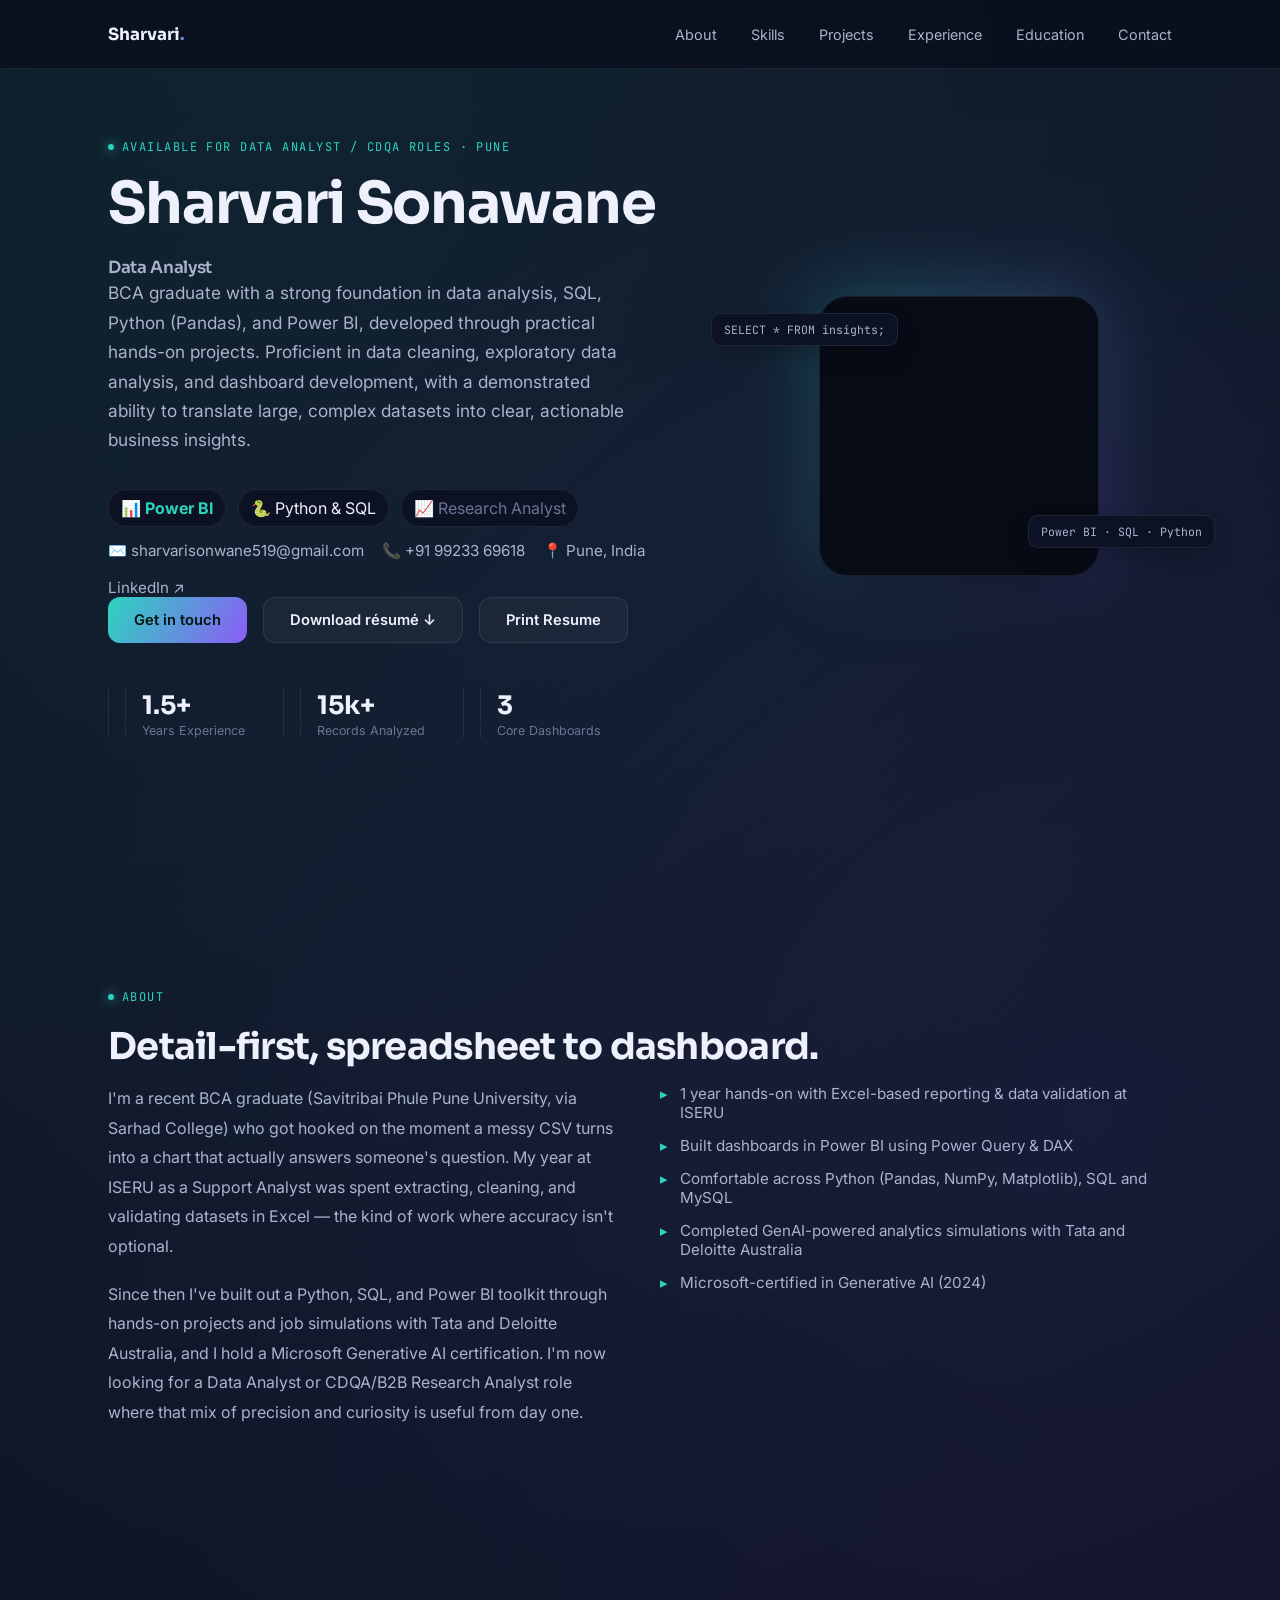
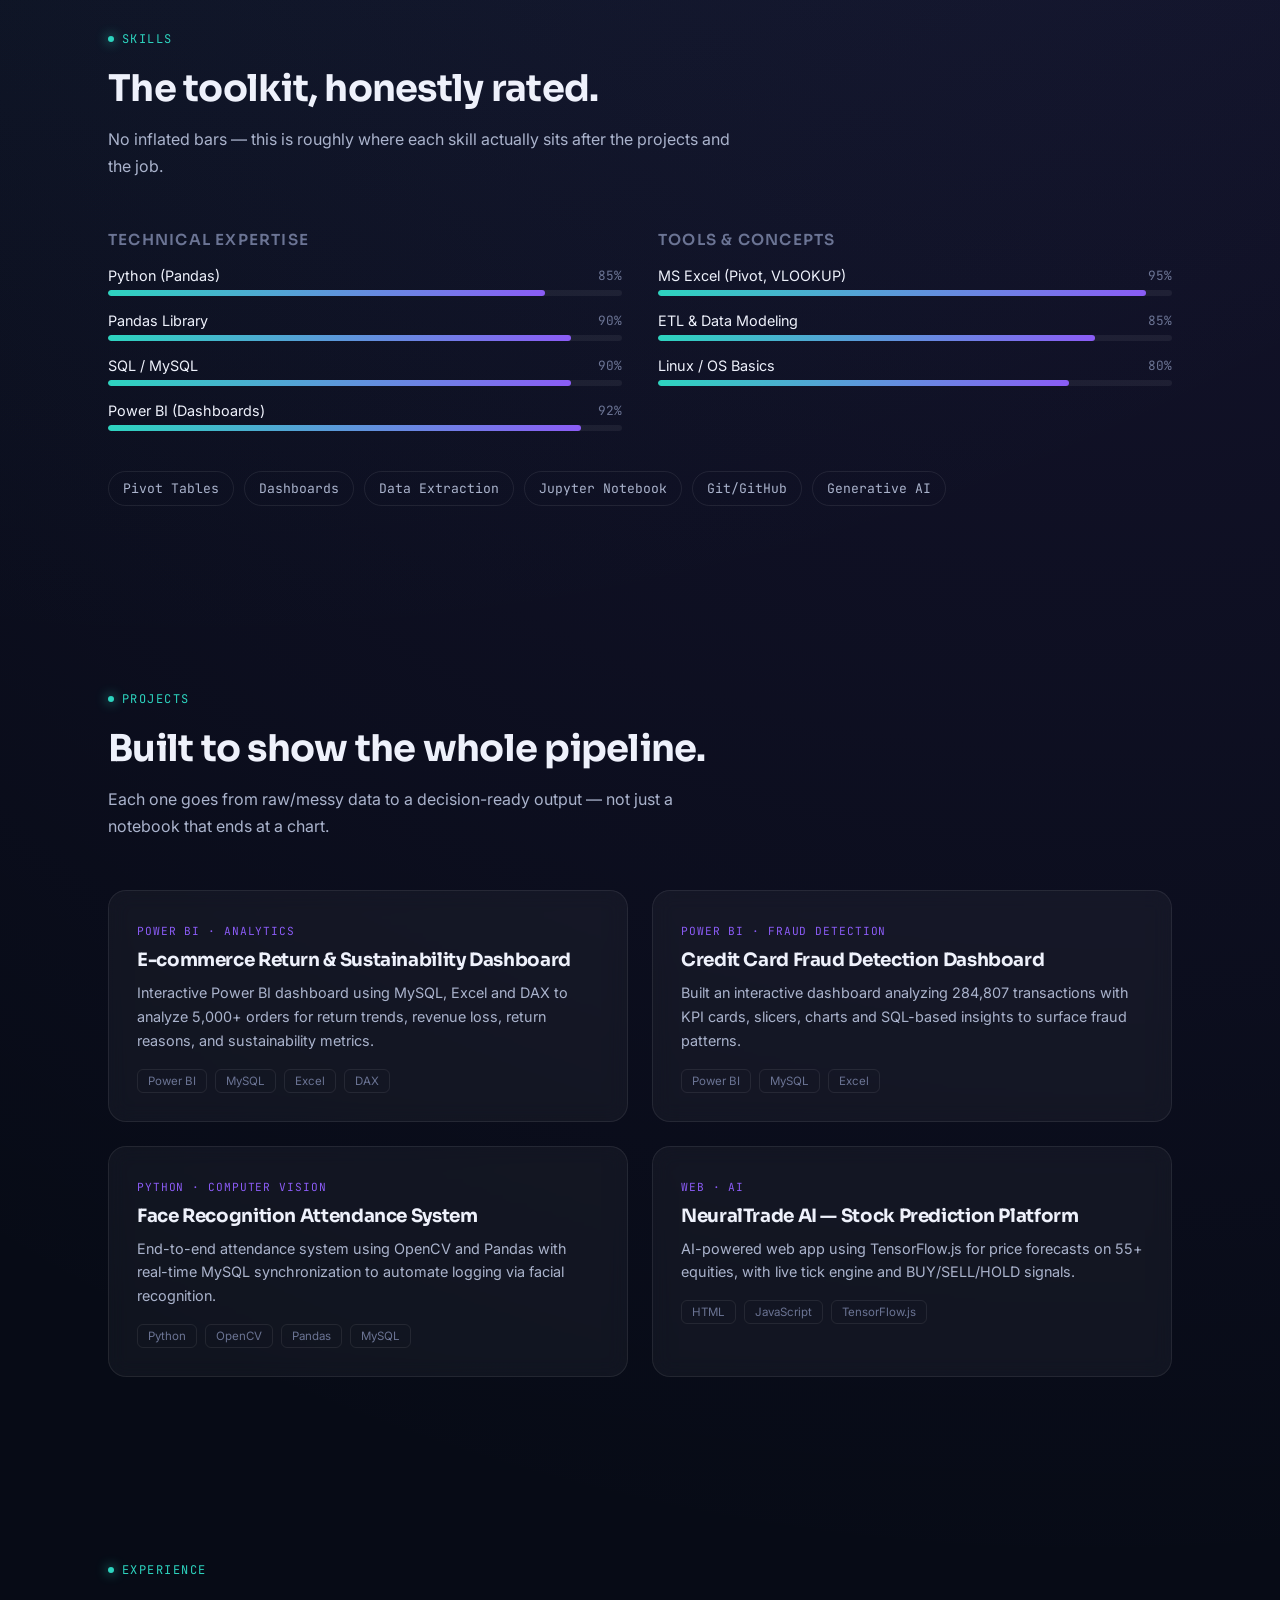
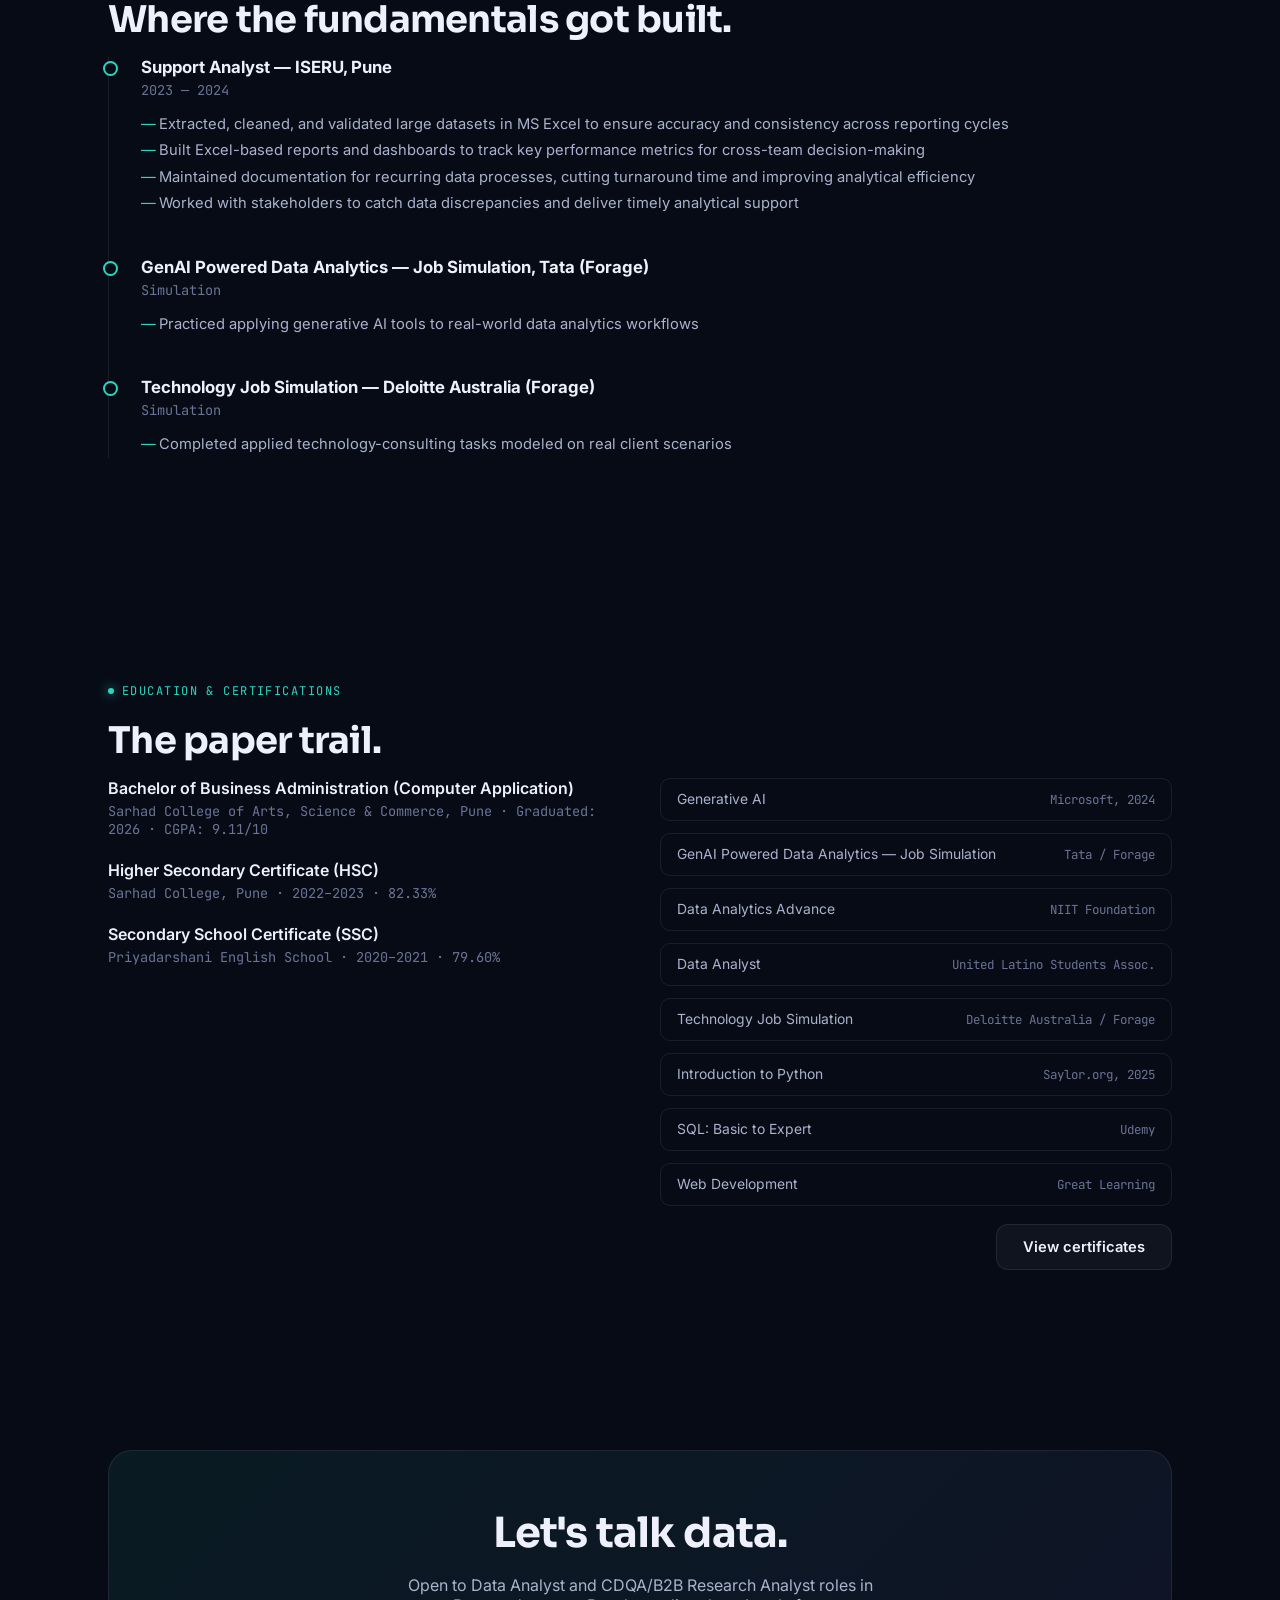
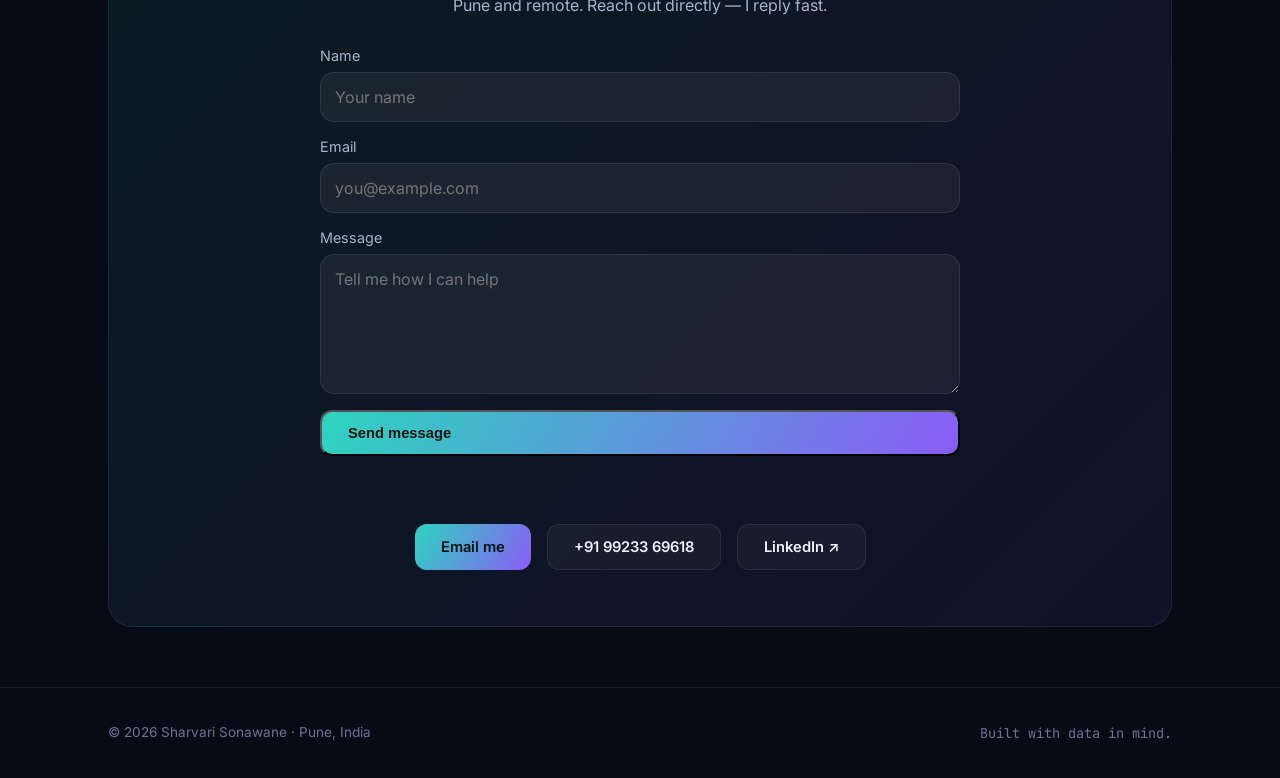
==== commit b498dca1: "Add contact links in hero and Print Resume button" ====
--- a/index.html
+++ b/index.html
@@ -287,9 +287,16 @@
         <span style="background:var(--navy-800);border:1px solid var(--glass-border);padding:8px 12px;border-radius:999px;color:var(--text-hi);">🐍 Python & SQL</span>
         <span style="background:var(--navy-800);border:1px solid var(--glass-border);padding:8px 12px;border-radius:999px;color:var(--text-low);">📈 Research Analyst</span>
       </div>
+      <div style="margin-top:14px;color:var(--text-mid);font-size:0.95rem;display:flex;gap:18px;align-items:center;flex-wrap:wrap">
+        <a href="mailto:sharvarisonwane519@gmail.com" style="color:var(--text-mid);text-decoration:none;">✉️ sharvarisonwane519@gmail.com</a>
+        <a href="tel:+919923369618" style="color:var(--text-mid);text-decoration:none;">📞 +91 99233 69618</a>
+        <span>📍 Pune, India</span>
+        <a href="https://linkedin.com/in/sharvarisonawane-190588s" target="_blank" rel="noopener" style="color:var(--text-mid);text-decoration:none;">LinkedIn ↗</a>
+      </div>
       <div class="btnrow">
         <a class="btn btn-primary" href="#contact">Get in touch</a>
         <a class="btn btn-ghost" href="Portfolio Assets/Resume.pdf" target="_blank" rel="noopener">Download résumé ↓</a>
+        <a class="btn btn-ghost" id="printResume" href="#" style="display:inline-flex;align-items:center;">Print Resume</a>
       </div>
       <div class="stat-row">
         <div><div class="num">1.5+</div><div class="lbl">Years Experience</div></div>
@@ -575,6 +582,15 @@
     });
   }
 
+  // print resume action
+  const printBtn = document.getElementById('printResume');
+  if (printBtn) {
+    printBtn.addEventListener('click', (e) => {
+      e.preventDefault();
+      window.open('Portfolio Assets/Resume.pdf', '_blank');
+    });
+  }
+
   // Audio features removed per request
 </script>
 </body>
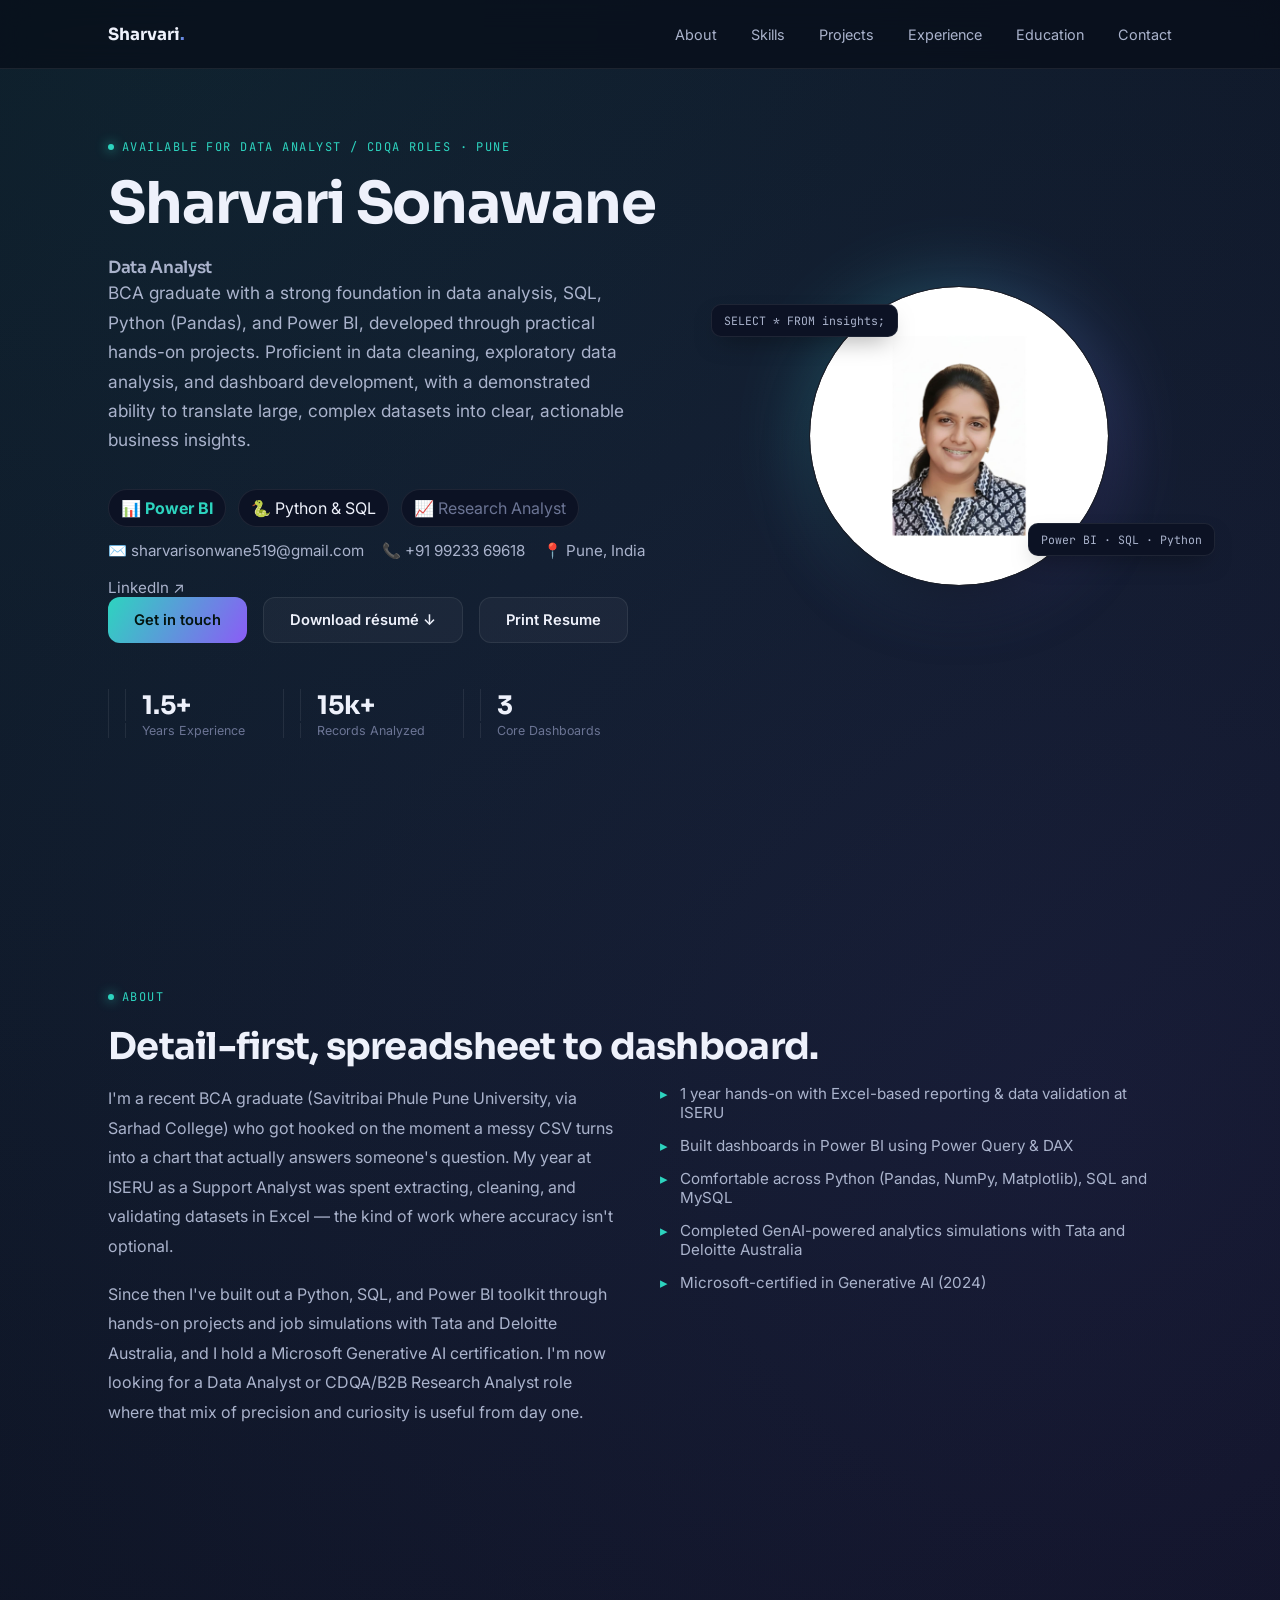
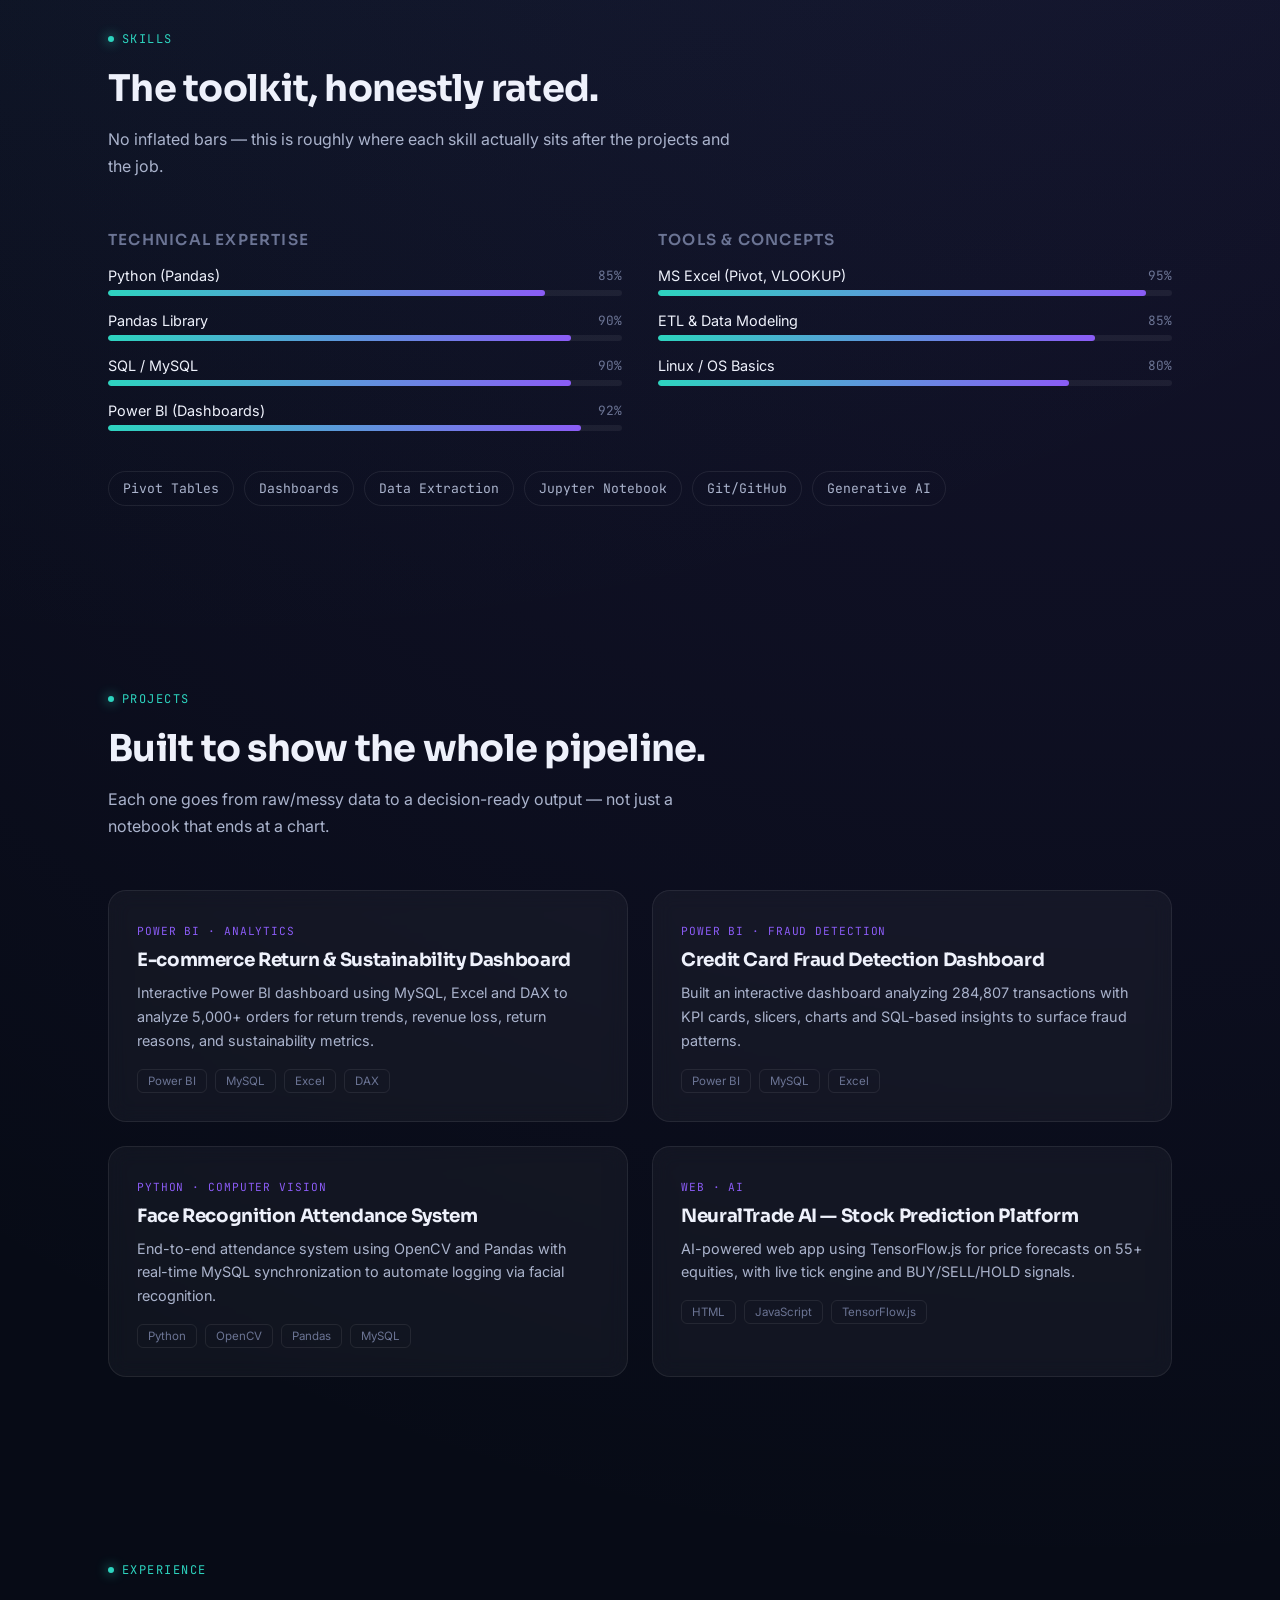
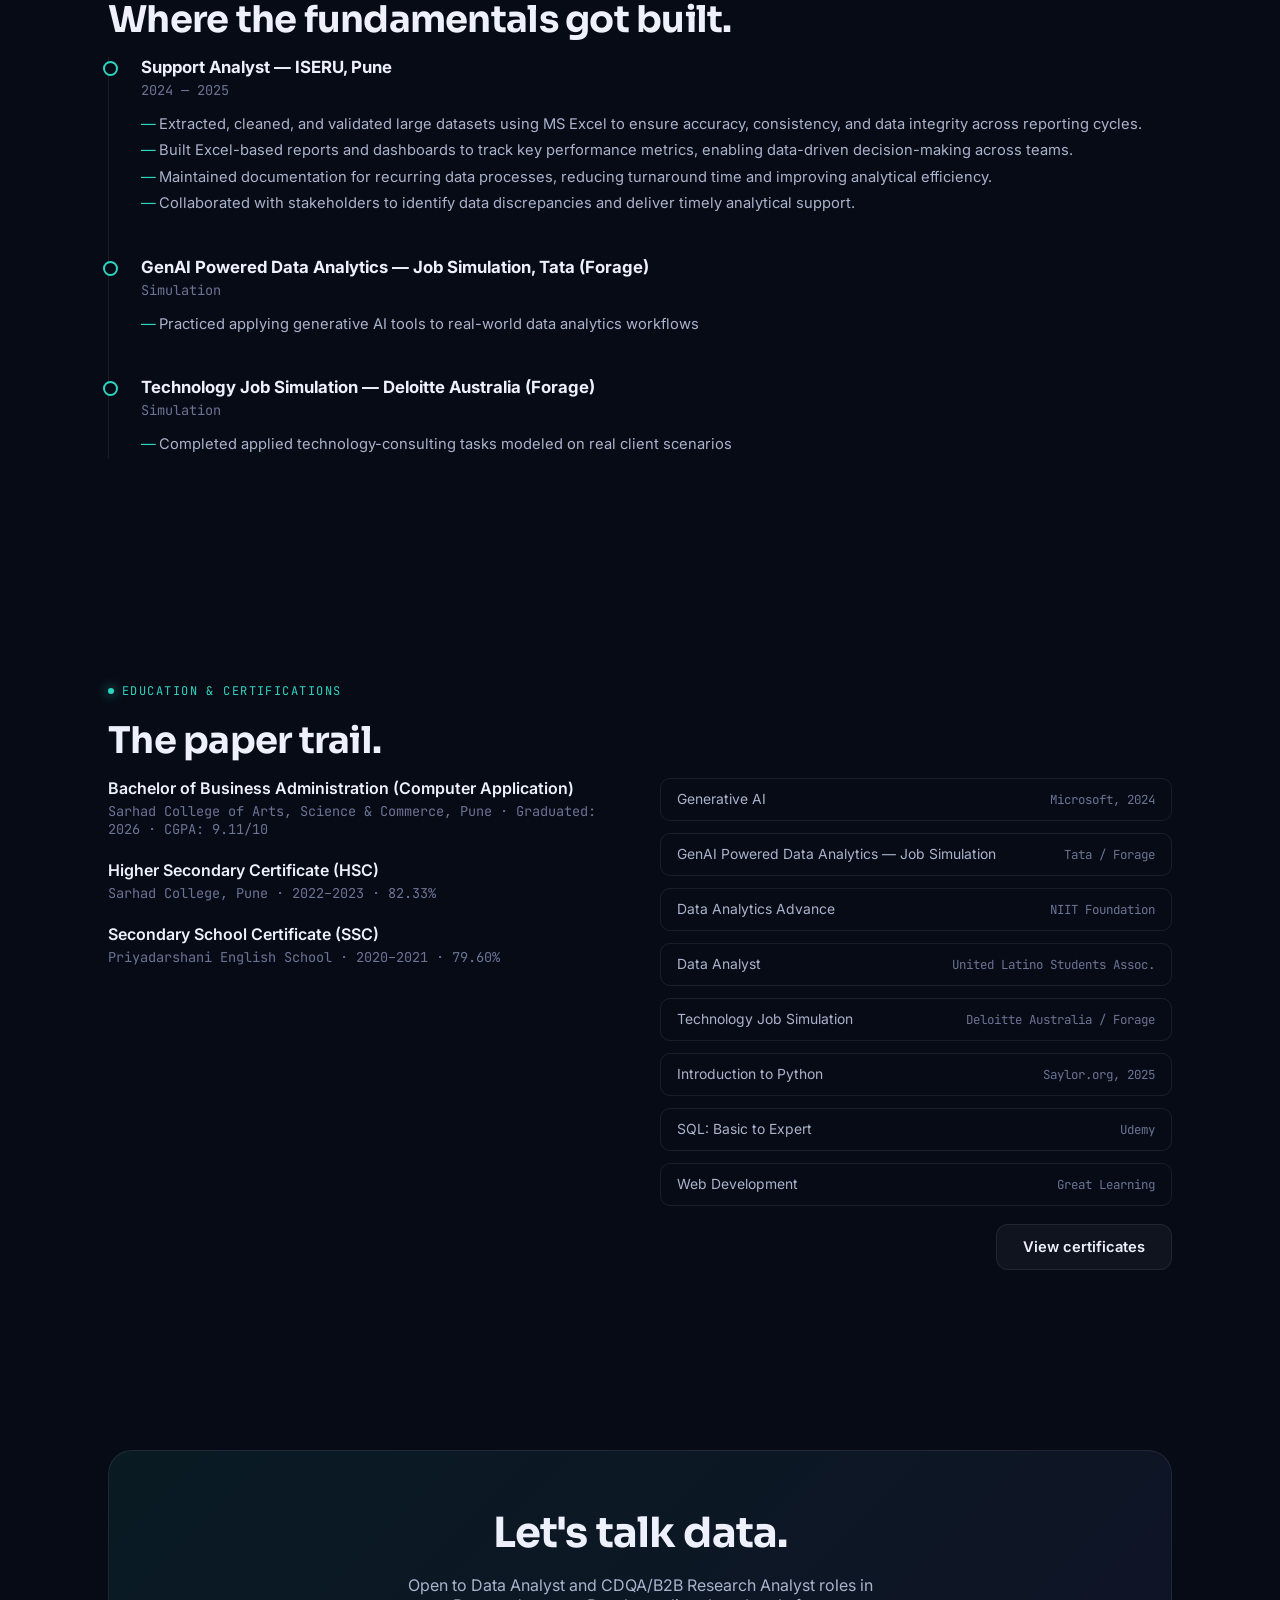
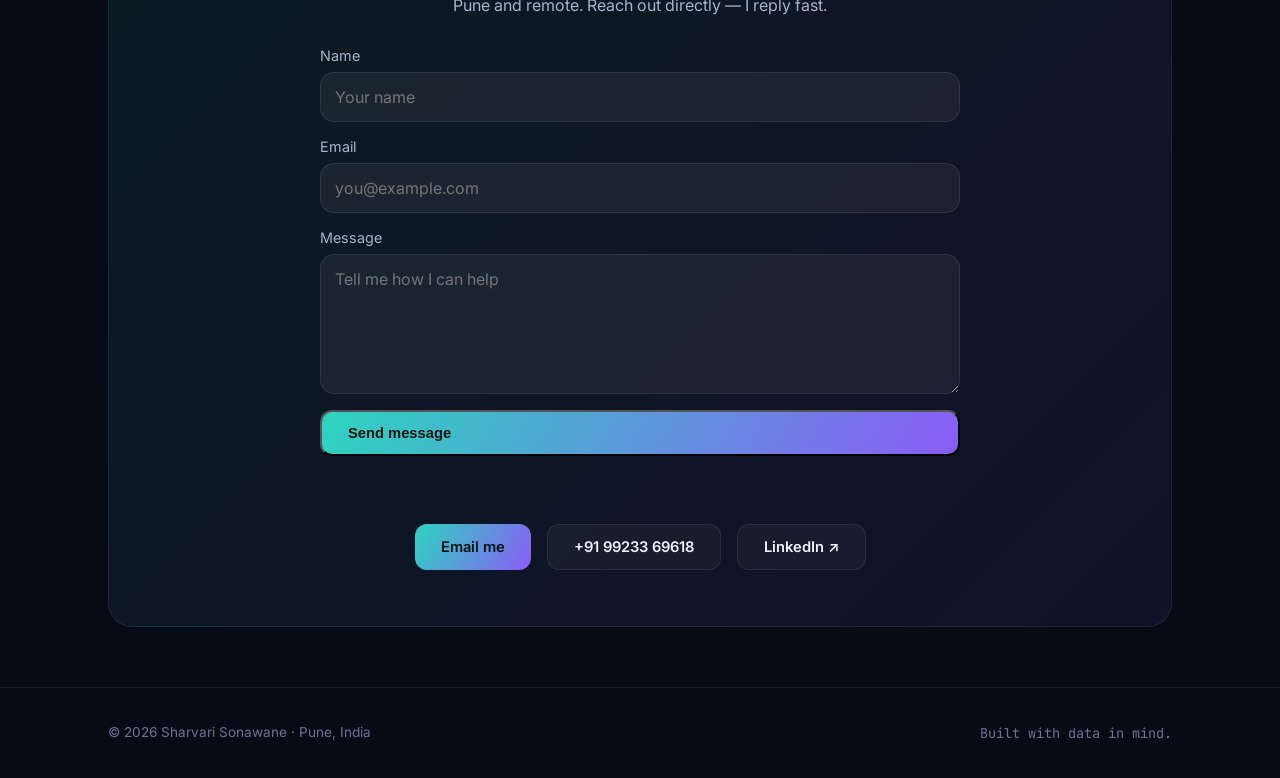
==== commit decf8da8: "Style hero image as oval and update Support Analyst details from resume" ====
--- a/index.html
+++ b/index.html
@@ -92,13 +92,12 @@
 
   .hero-photo-wrap{position:relative;display:flex;justify-content:center;}
   .hero-video-card{
-    position:relative;width:280px;height:280px;border-radius:28px;overflow:hidden;
+    position:relative;width:300px;height:300px;border-radius:999px;overflow:hidden;
     background:#070b16;border:1px solid var(--glass-border);
-    box-shadow:0 30px 60px -20px rgba(0,0,0,0.6);z-index:2;
+    box-shadow:0 30px 60px -20px rgba(0,0,0,0.6);z-index:2;display:flex;align-items:center;justify-content:center;
   }
   .hero-image{
-    width:100%;height:100%;object-fit:cover;display:none;
-  }
+    width:100%;height:100%;object-fit:cover;display:block;border-radius:999px;}
   .hero-video{
     width:100%;height:100%;object-fit:cover;display:block;
   }
@@ -110,7 +109,7 @@
   }
   .hero-play:hover{transform:translateY(-2px);opacity:.95;}
   .hero-photo-wrap::before{
-    content:'';position:absolute;width:280px;height:280px;border-radius:28px;
+    content:'';position:absolute;width:300px;height:300px;border-radius:999px;
     background:var(--grad);filter:blur(38px);opacity:0.35;z-index:1;
   }
   .orbit-tag{
@@ -427,12 +426,12 @@
     <div class="timeline reveal">
       <div class="tl-item">
         <div class="role">Support Analyst — ISERU, Pune</div>
-        <div class="meta">2023 — 2024</div>
+        <div class="meta">2024 — 2025</div>
         <ul>
-          <li>Extracted, cleaned, and validated large datasets in MS Excel to ensure accuracy and consistency across reporting cycles</li>
-          <li>Built Excel-based reports and dashboards to track key performance metrics for cross-team decision-making</li>
-          <li>Maintained documentation for recurring data processes, cutting turnaround time and improving analytical efficiency</li>
-          <li>Worked with stakeholders to catch data discrepancies and deliver timely analytical support</li>
+          <li>Extracted, cleaned, and validated large datasets using MS Excel to ensure accuracy, consistency, and data integrity across reporting cycles.</li>
+          <li>Built Excel-based reports and dashboards to track key performance metrics, enabling data-driven decision-making across teams.</li>
+          <li>Maintained documentation for recurring data processes, reducing turnaround time and improving analytical efficiency.</li>
+          <li>Collaborated with stakeholders to identify data discrepancies and deliver timely analytical support.</li>
         </ul>
       </div>
       <div class="tl-item">
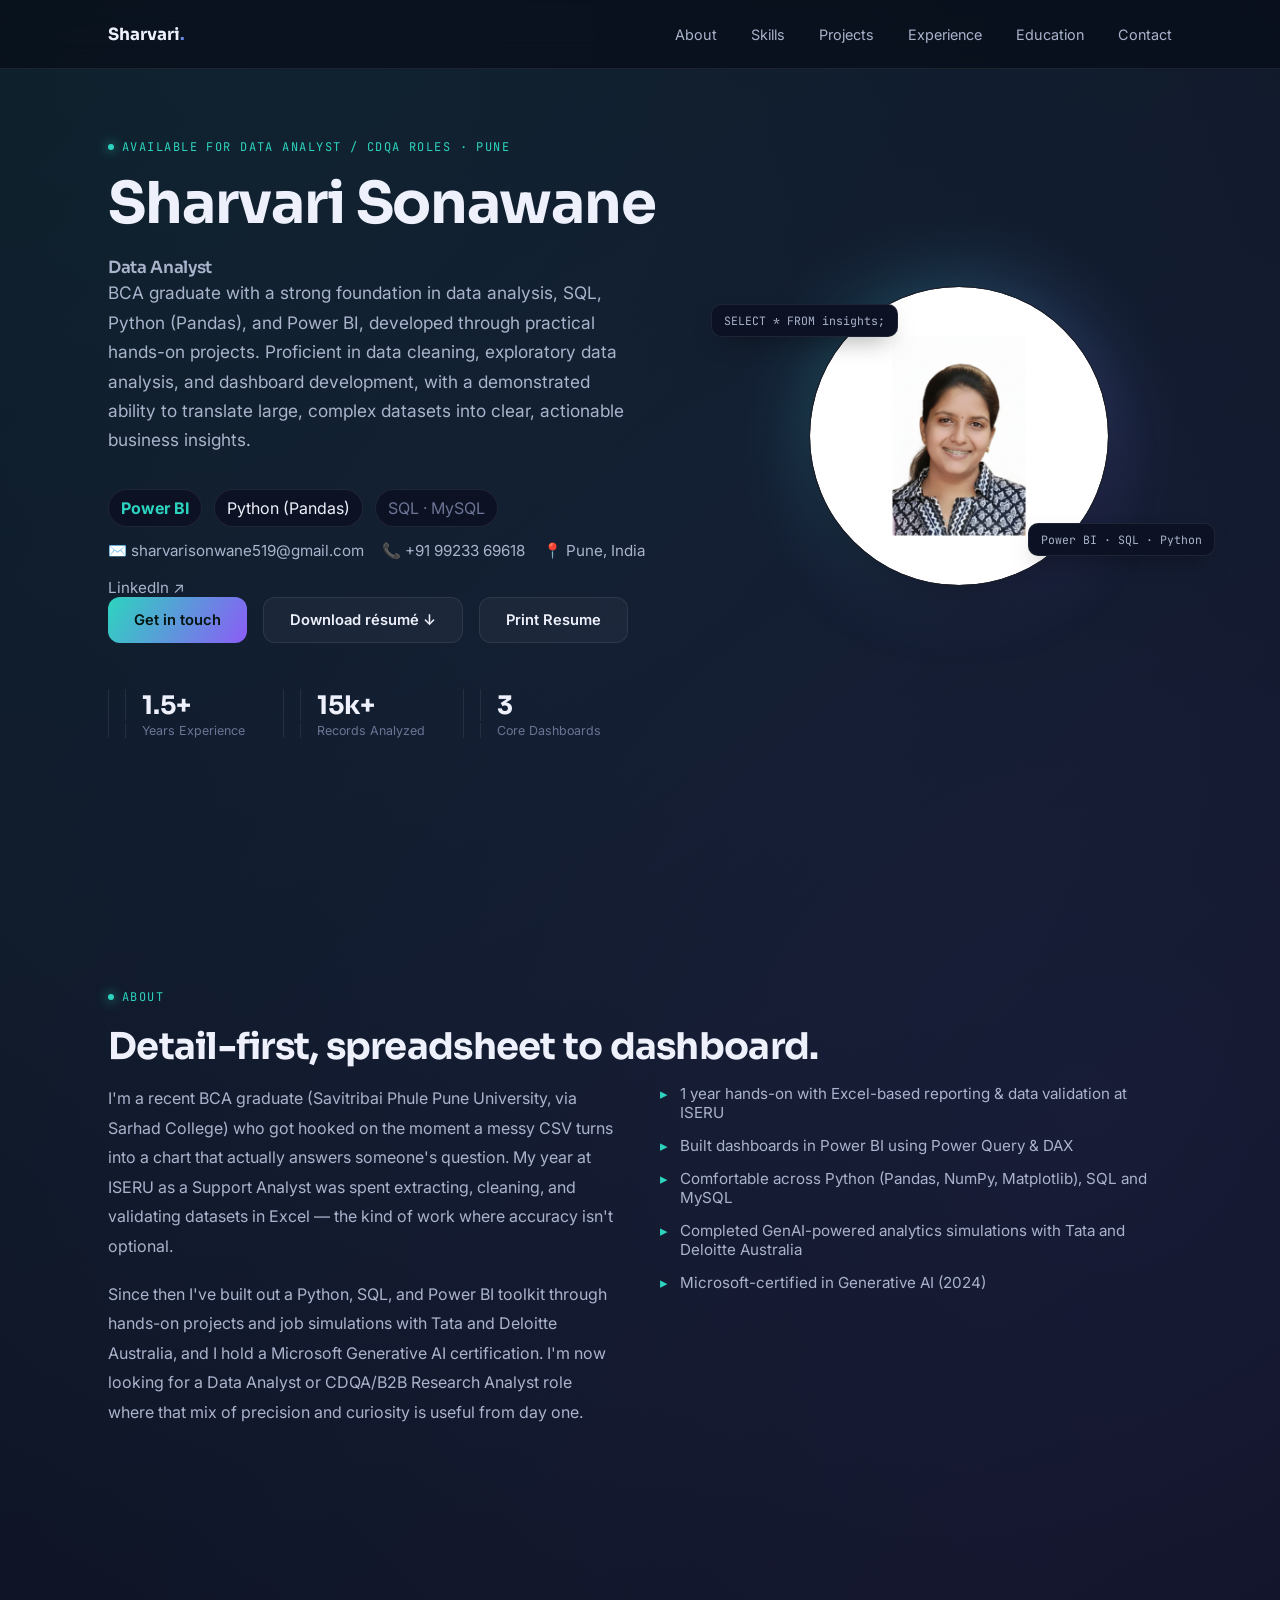
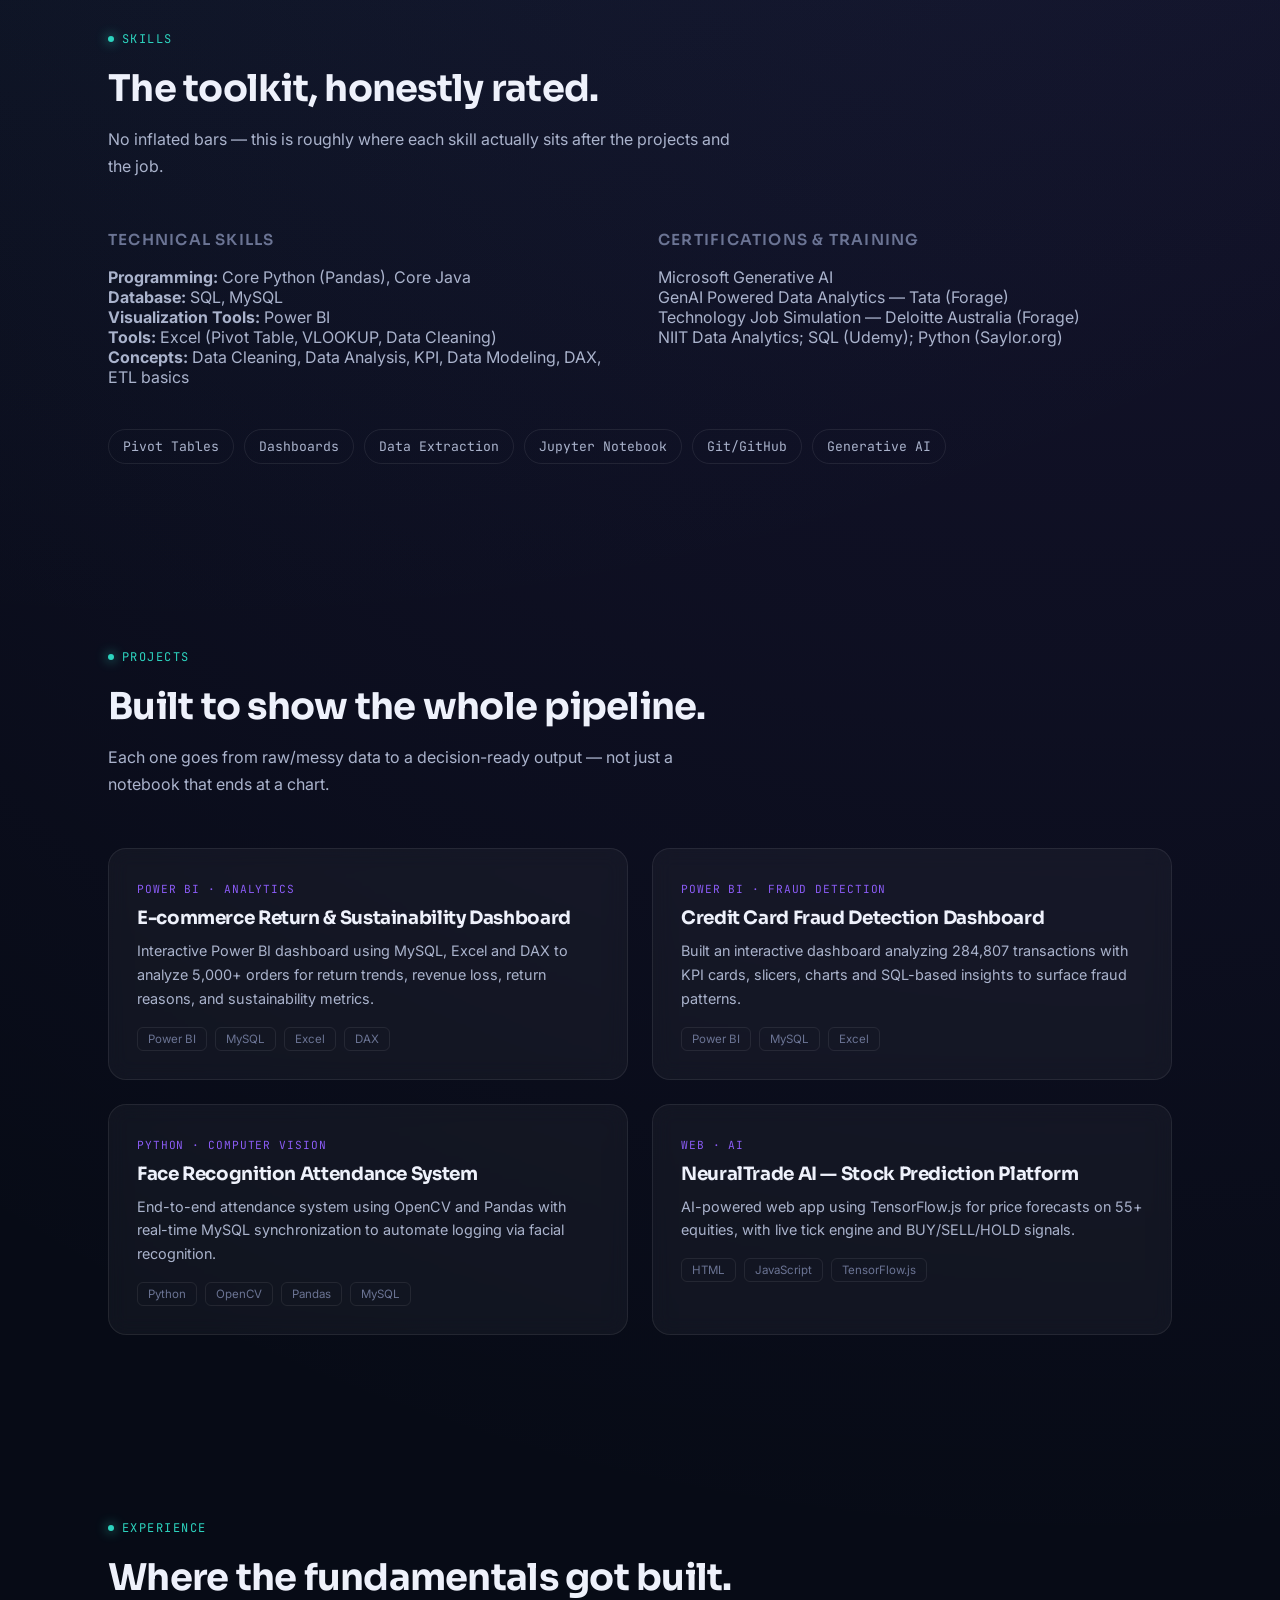
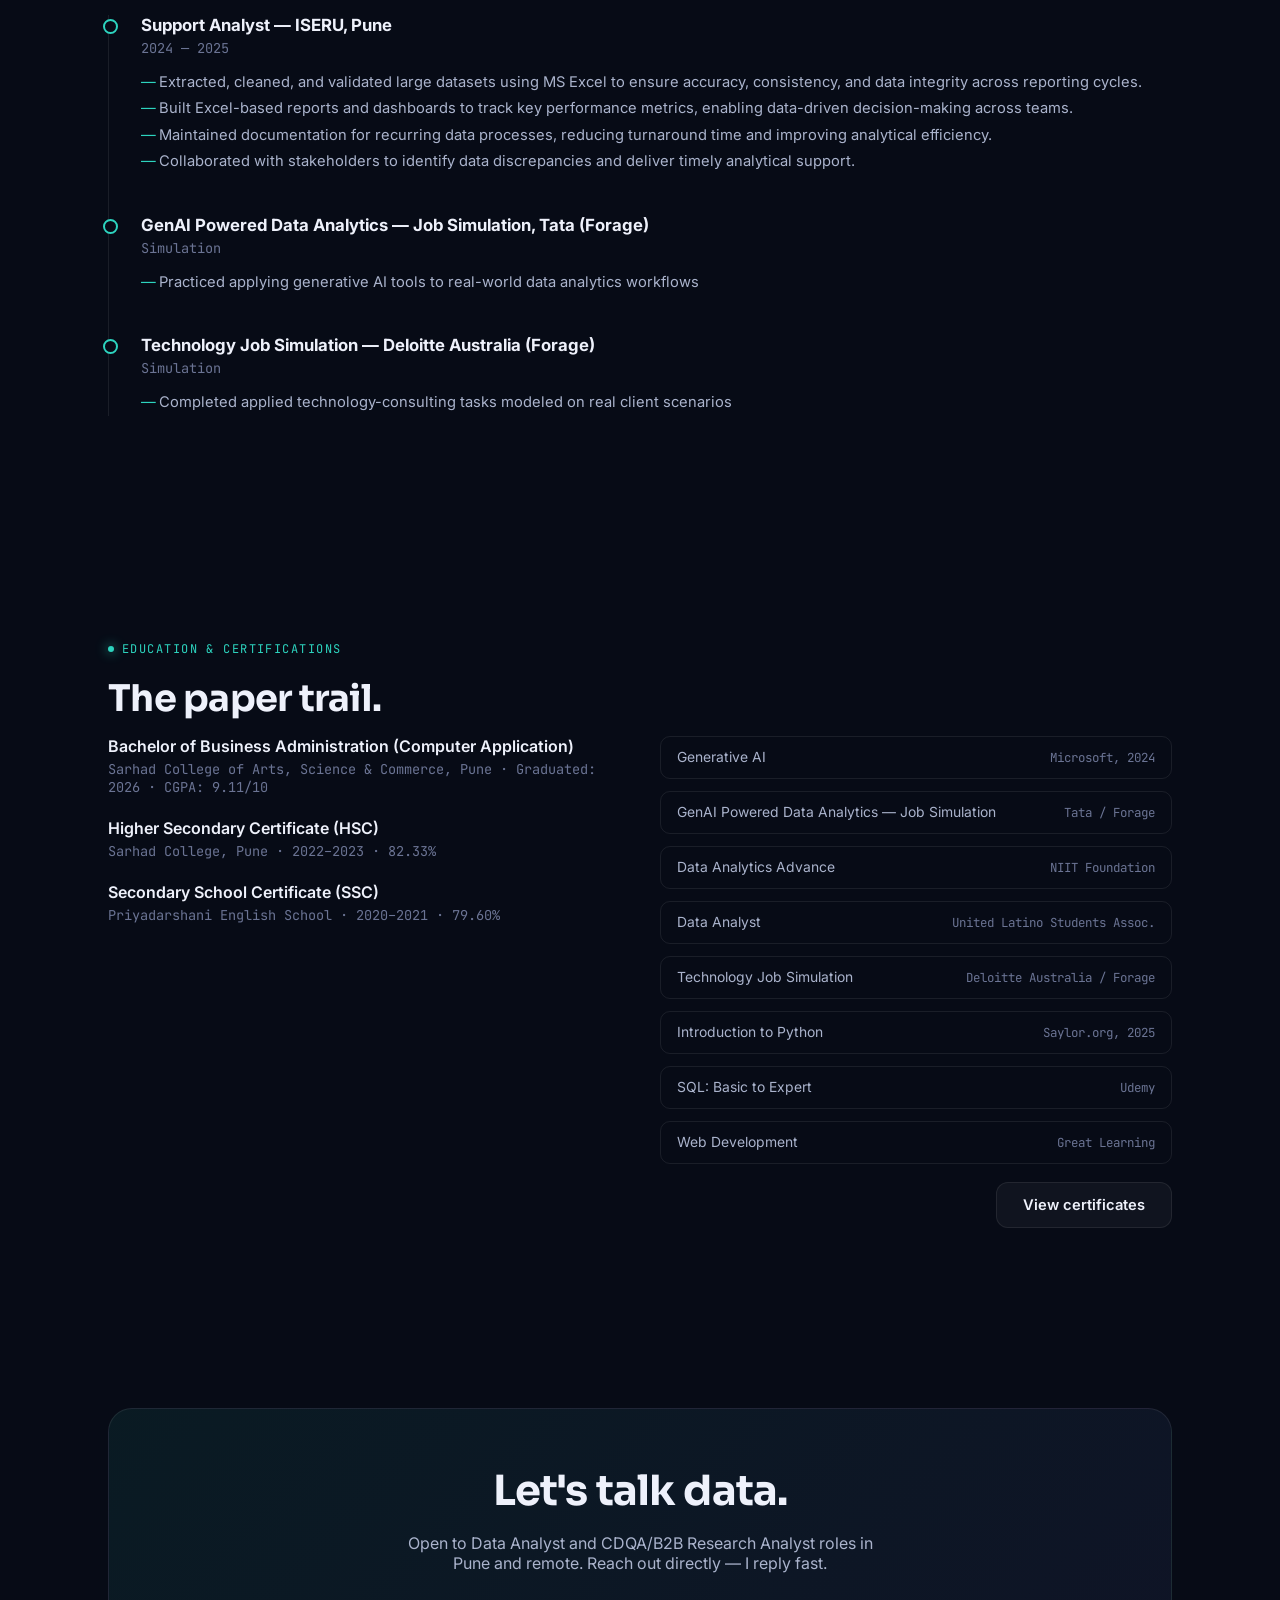
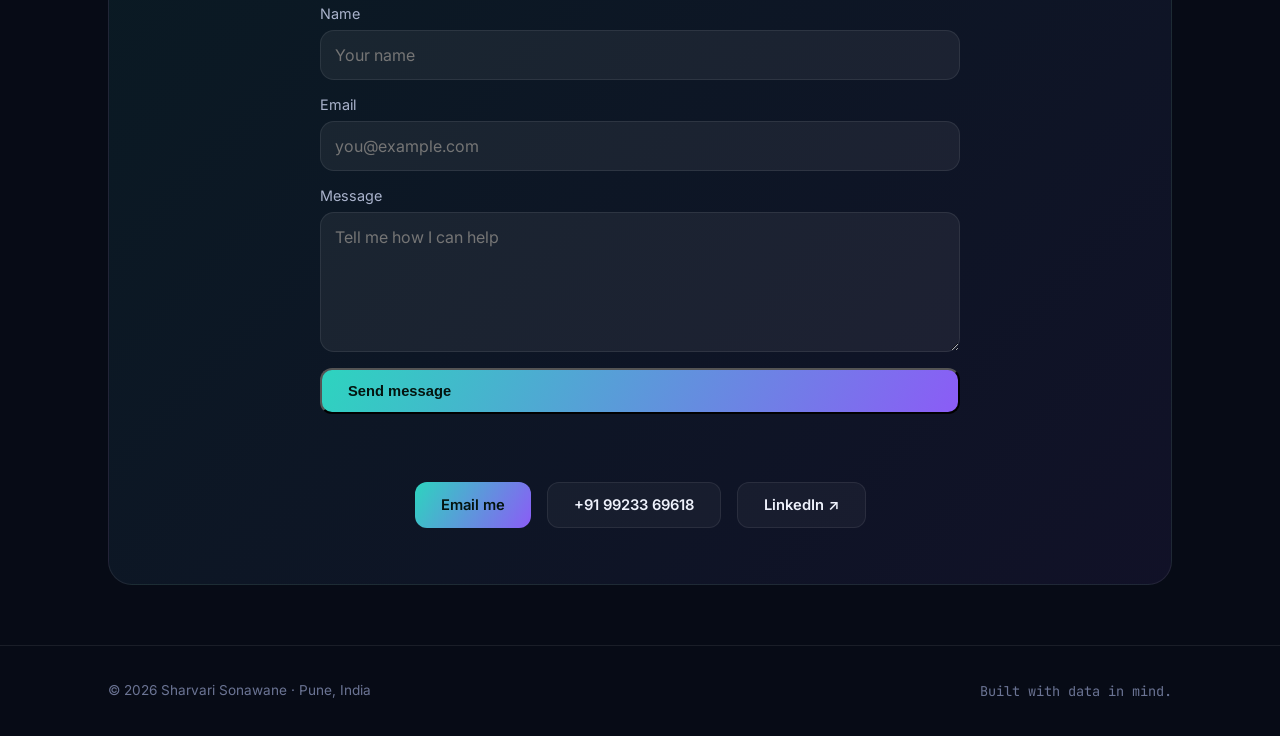
==== commit bdbecd81: "Align skills and badges with user's résumé (categories + certifications)" ====
--- a/index.html
+++ b/index.html
@@ -282,9 +282,9 @@
       <h2 style="font-weight:600;margin-top:6px;color:var(--text-mid);font-size:1.05rem;">Data Analyst</h2>
       <p class="lede">BCA graduate with a strong foundation in data analysis, SQL, Python (Pandas), and Power BI, developed through practical hands-on projects. Proficient in data cleaning, exploratory data analysis, and dashboard development, with a demonstrated ability to translate large, complex datasets into clear, actionable business insights.</p>
       <div style="margin-top:18px;display:flex;gap:12px;align-items:center;flex-wrap:wrap">
-        <span style="background:var(--navy-800);border:1px solid var(--glass-border);padding:8px 12px;border-radius:999px;color:var(--teal);font-weight:700">📊 Power BI</span>
-        <span style="background:var(--navy-800);border:1px solid var(--glass-border);padding:8px 12px;border-radius:999px;color:var(--text-hi);">🐍 Python & SQL</span>
-        <span style="background:var(--navy-800);border:1px solid var(--glass-border);padding:8px 12px;border-radius:999px;color:var(--text-low);">📈 Research Analyst</span>
+        <span style="background:var(--navy-800);border:1px solid var(--glass-border);padding:8px 12px;border-radius:999px;color:var(--teal);font-weight:700">Power BI</span>
+        <span style="background:var(--navy-800);border:1px solid var(--glass-border);padding:8px 12px;border-radius:999px;color:var(--text-hi);">Python (Pandas)</span>
+        <span style="background:var(--navy-800);border:1px solid var(--glass-border);padding:8px 12px;border-radius:999px;color:var(--text-low);">SQL · MySQL</span>
       </div>
       <div style="margin-top:14px;color:var(--text-mid);font-size:0.95rem;display:flex;gap:18px;align-items:center;flex-wrap:wrap">
         <a href="mailto:sharvarisonwane519@gmail.com" style="color:var(--text-mid);text-decoration:none;">✉️ sharvarisonwane519@gmail.com</a>
@@ -341,38 +341,23 @@
     <p class="secdesc reveal">No inflated bars — this is roughly where each skill actually sits after the projects and the job.</p>
     <div class="skills-grid">
         <div class="skill-group reveal">
-          <h3>Technical Expertise</h3>
-          <div class="skill-item">
-            <div class="row"><span>Python (Pandas)</span><span>85%</span></div>
-            <div class="bar-track"><div class="bar-fill" data-w="85"></div></div>
-          </div>
-          <div class="skill-item">
-            <div class="row"><span>Pandas Library</span><span>90%</span></div>
-            <div class="bar-track"><div class="bar-fill" data-w="90"></div></div>
-          </div>
-          <div class="skill-item">
-            <div class="row"><span>SQL / MySQL</span><span>90%</span></div>
-            <div class="bar-track"><div class="bar-fill" data-w="90"></div></div>
-          </div>
-          <div class="skill-item">
-            <div class="row"><span>Power BI (Dashboards)</span><span>92%</span></div>
-            <div class="bar-track"><div class="bar-fill" data-w="92"></div></div>
-          </div>
+          <h3>Technical Skills</h3>
+          <ul style="list-style:none;padding:0;margin:0 0 18px 0;color:var(--text-mid)">
+            <li><strong>Programming:</strong> Core Python (Pandas), Core Java</li>
+            <li><strong>Database:</strong> SQL, MySQL</li>
+            <li><strong>Visualization Tools:</strong> Power BI</li>
+            <li><strong>Tools:</strong> Excel (Pivot Table, VLOOKUP, Data Cleaning)</li>
+            <li><strong>Concepts:</strong> Data Cleaning, Data Analysis, KPI, Data Modeling, DAX, ETL basics</li>
+          </ul>
         </div>
         <div class="skill-group reveal">
-          <h3>Tools & Concepts</h3>
-          <div class="skill-item">
-            <div class="row"><span>MS Excel (Pivot, VLOOKUP)</span><span>95%</span></div>
-            <div class="bar-track"><div class="bar-fill" data-w="95"></div></div>
-          </div>
-          <div class="skill-item">
-            <div class="row"><span>ETL & Data Modeling</span><span>85%</span></div>
-            <div class="bar-track"><div class="bar-fill" data-w="85"></div></div>
-          </div>
-          <div class="skill-item">
-            <div class="row"><span>Linux / OS Basics</span><span>80%</span></div>
-            <div class="bar-track"><div class="bar-fill" data-w="80"></div></div>
-          </div>
+          <h3>Certifications & Training</h3>
+          <ul style="list-style:none;padding:0;margin:0;color:var(--text-mid)">
+            <li>Microsoft Generative AI</li>
+            <li>GenAI Powered Data Analytics — Tata (Forage)</li>
+            <li>Technology Job Simulation — Deloitte Australia (Forage)</li>
+            <li>NIIT Data Analytics; SQL (Udemy); Python (Saylor.org)</li>
+          </ul>
         </div>
       </div>
     <div class="tool-tags reveal">
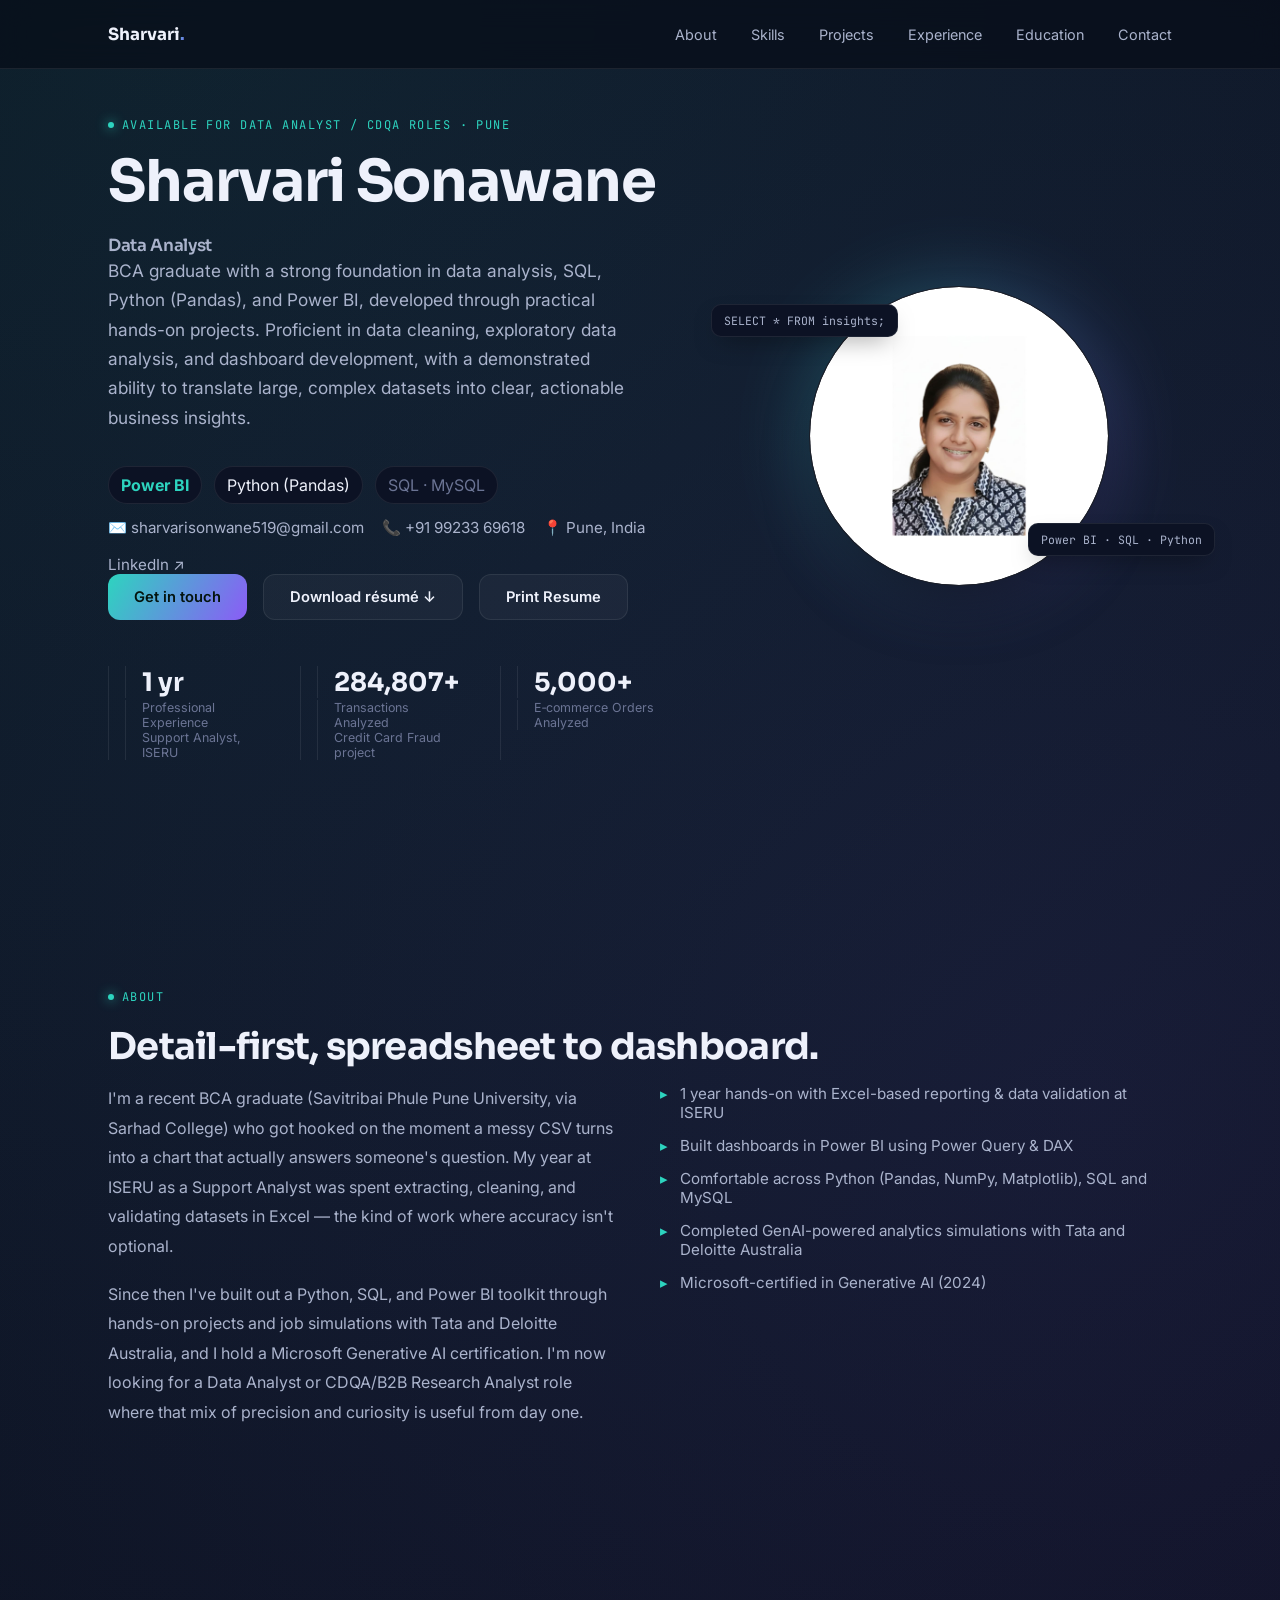
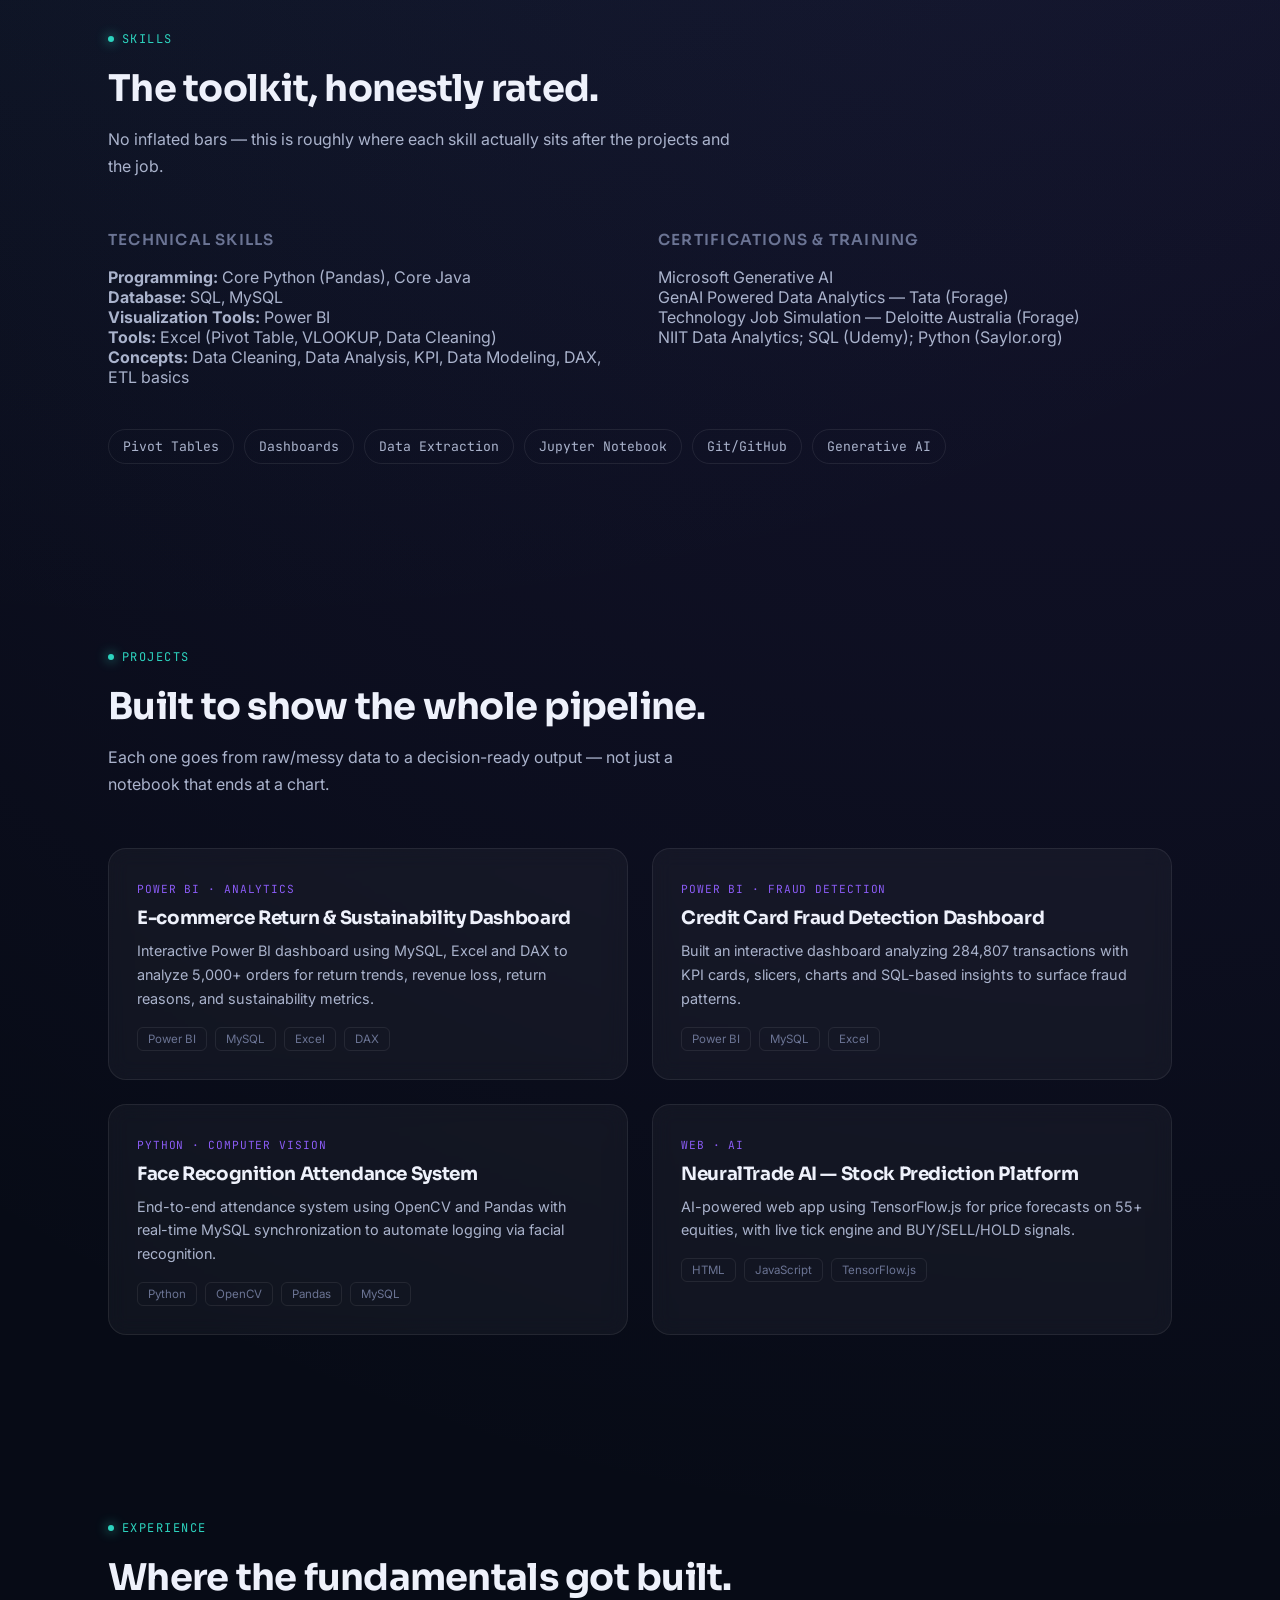
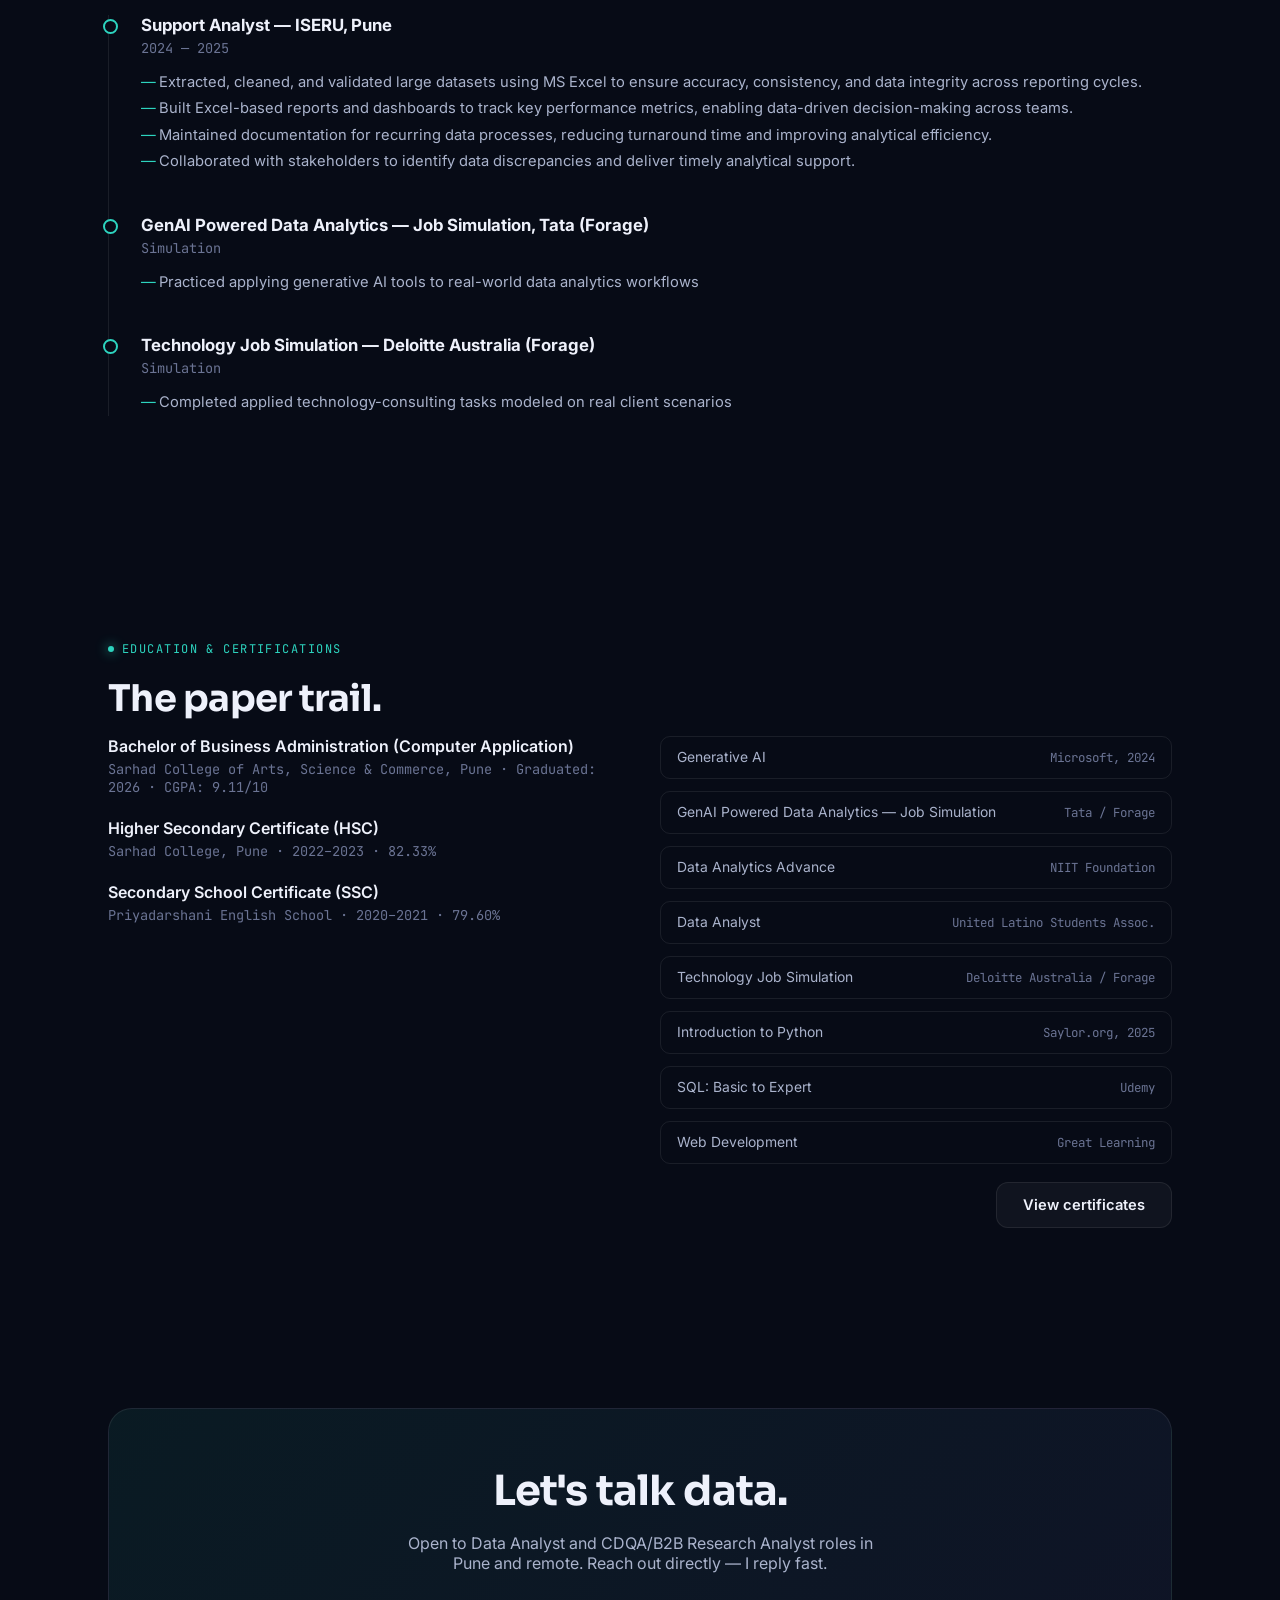
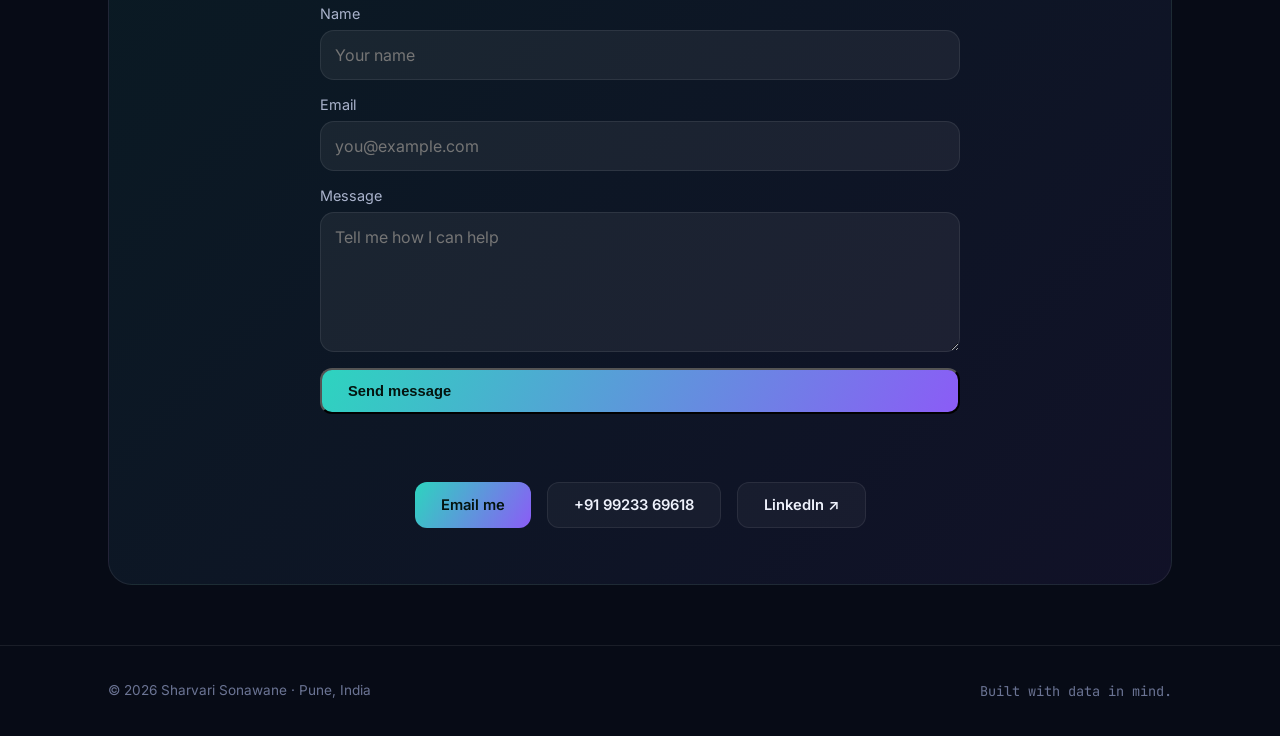
==== commit 67263c30: "Update experience and records stats from résumé" ====
--- a/index.html
+++ b/index.html
@@ -298,9 +298,9 @@
         <a class="btn btn-ghost" id="printResume" href="#" style="display:inline-flex;align-items:center;">Print Resume</a>
       </div>
       <div class="stat-row">
-        <div><div class="num">1.5+</div><div class="lbl">Years Experience</div></div>
-        <div><div class="num">15k+</div><div class="lbl">Records Analyzed</div></div>
-        <div><div class="num">3</div><div class="lbl">Core Dashboards</div></div>
+        <div><div class="num">1 yr</div><div class="lbl">Professional Experience<br>Support Analyst, ISERU</div></div>
+        <div><div class="num">284,807+</div><div class="lbl">Transactions Analyzed<br>Credit Card Fraud project</div></div>
+        <div><div class="num">5,000+</div><div class="lbl">E‑commerce Orders Analyzed</div></div>
       </div>
     </div>
     <div class="hero-photo-wrap">
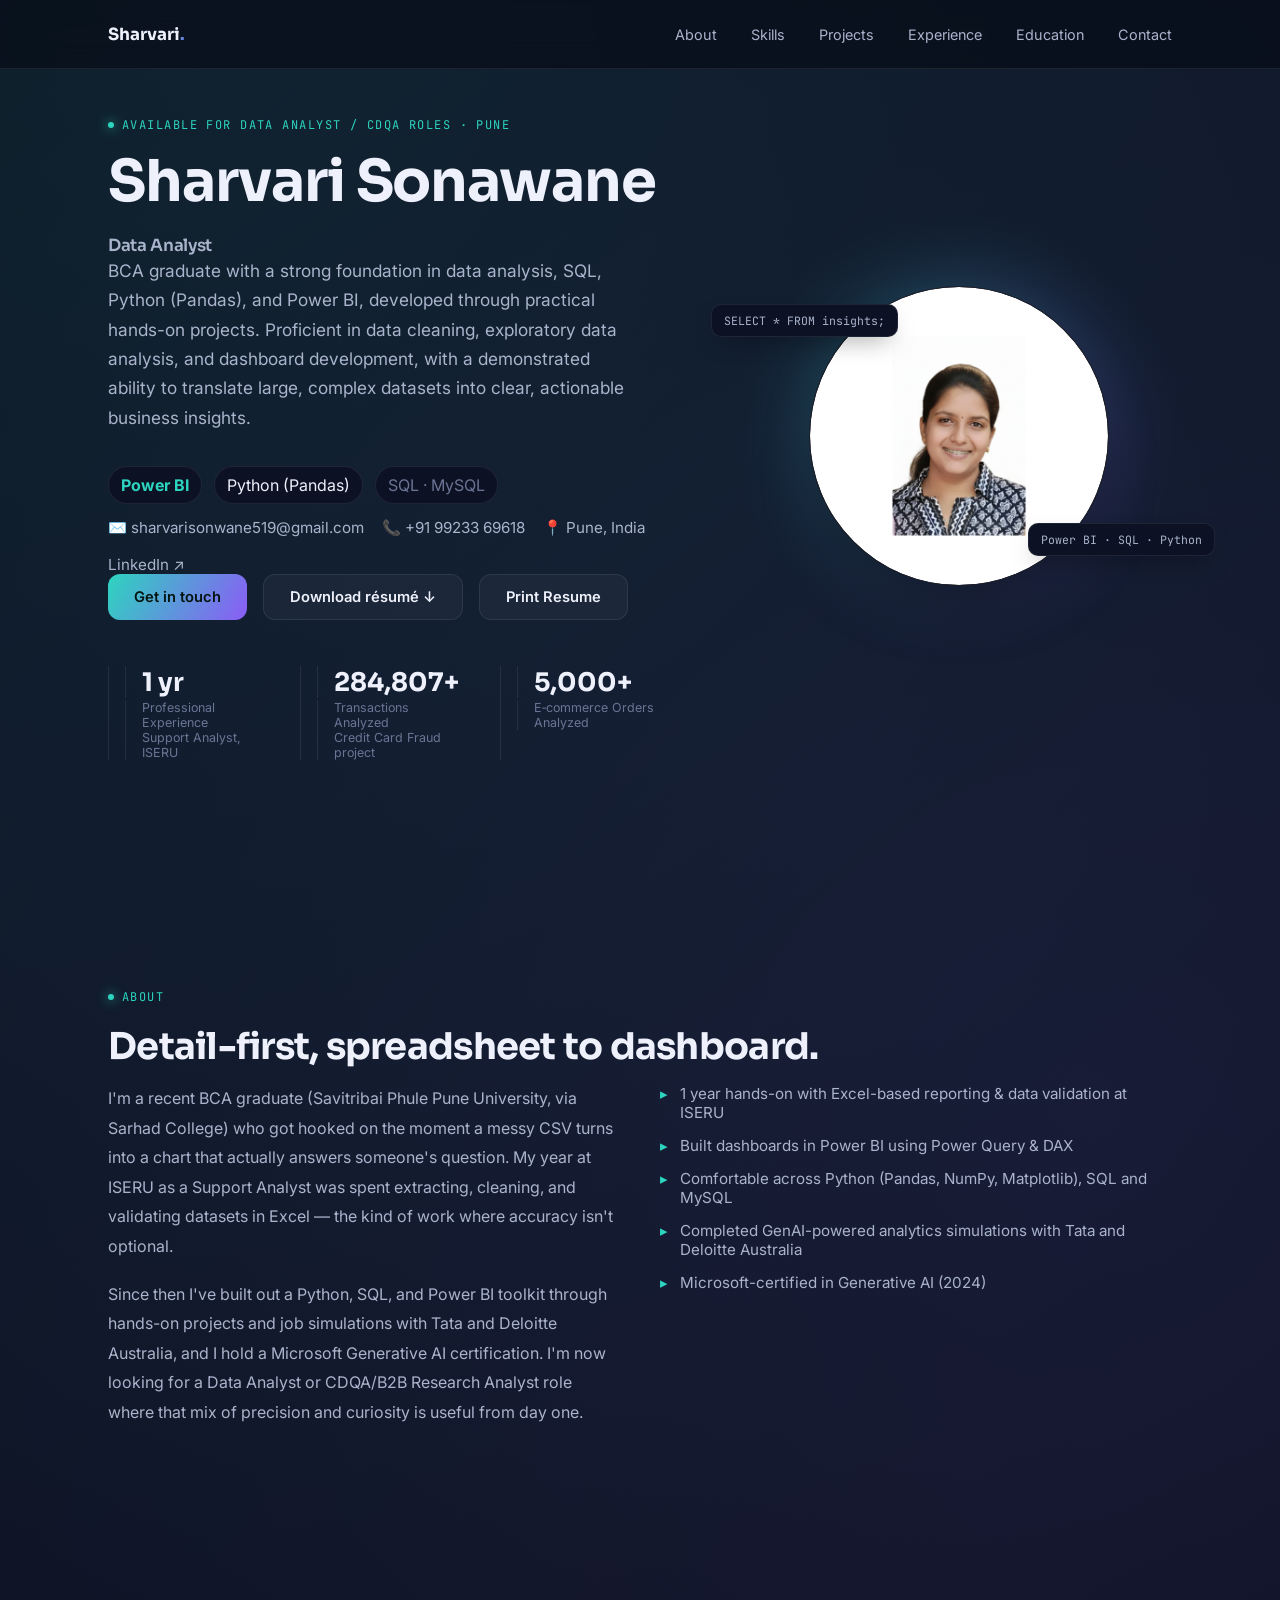
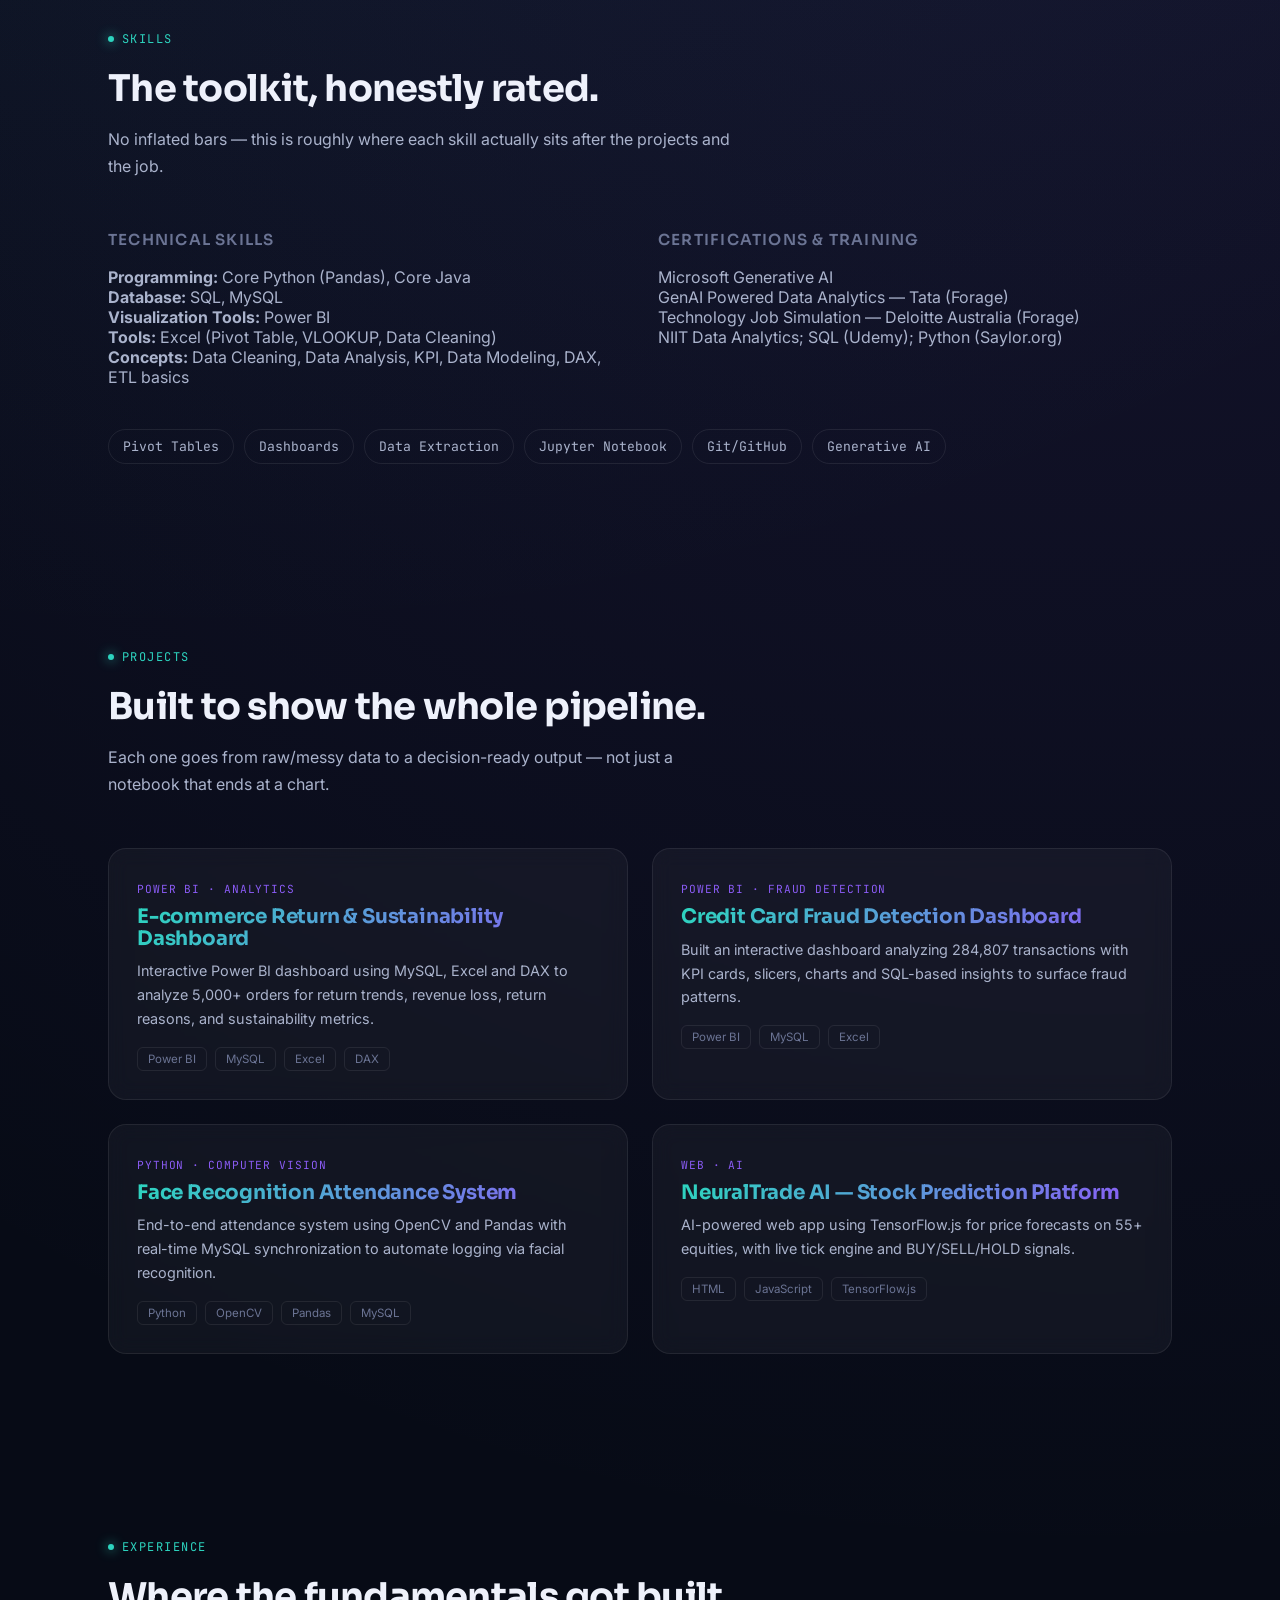
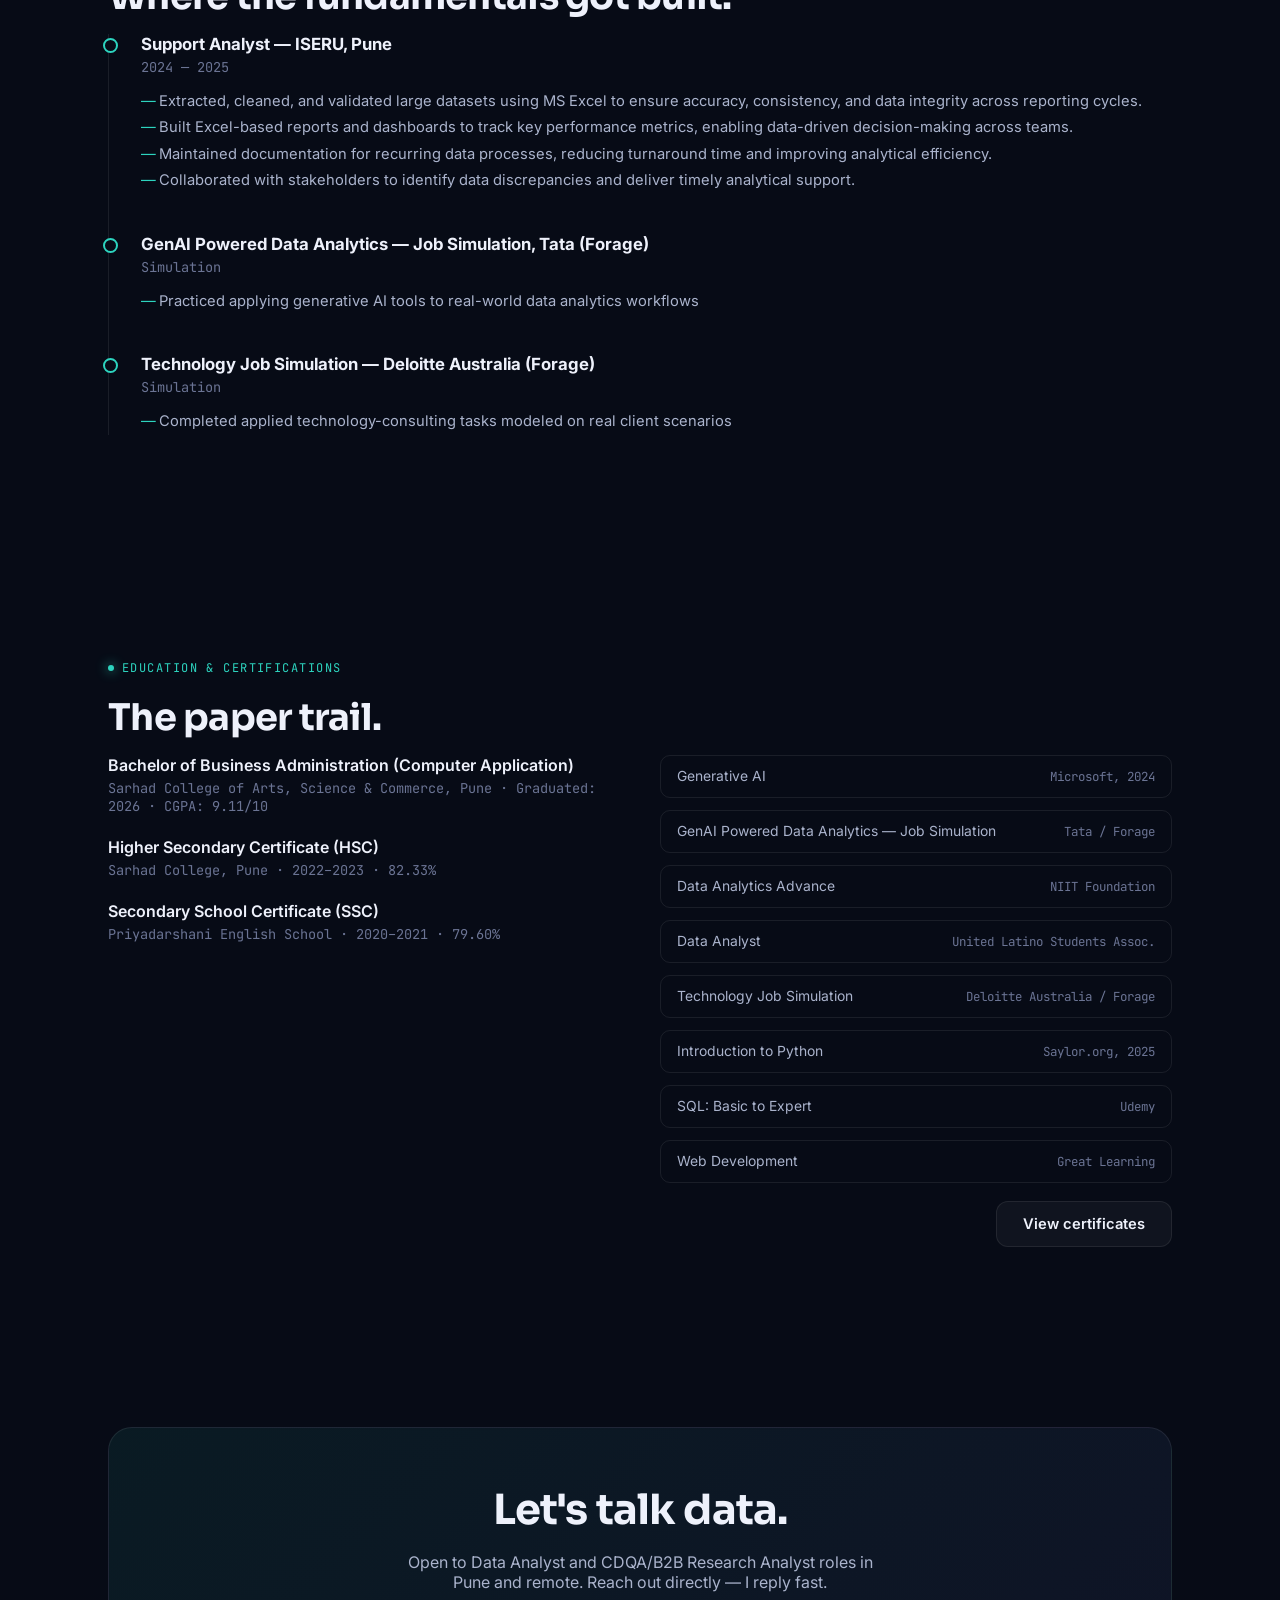
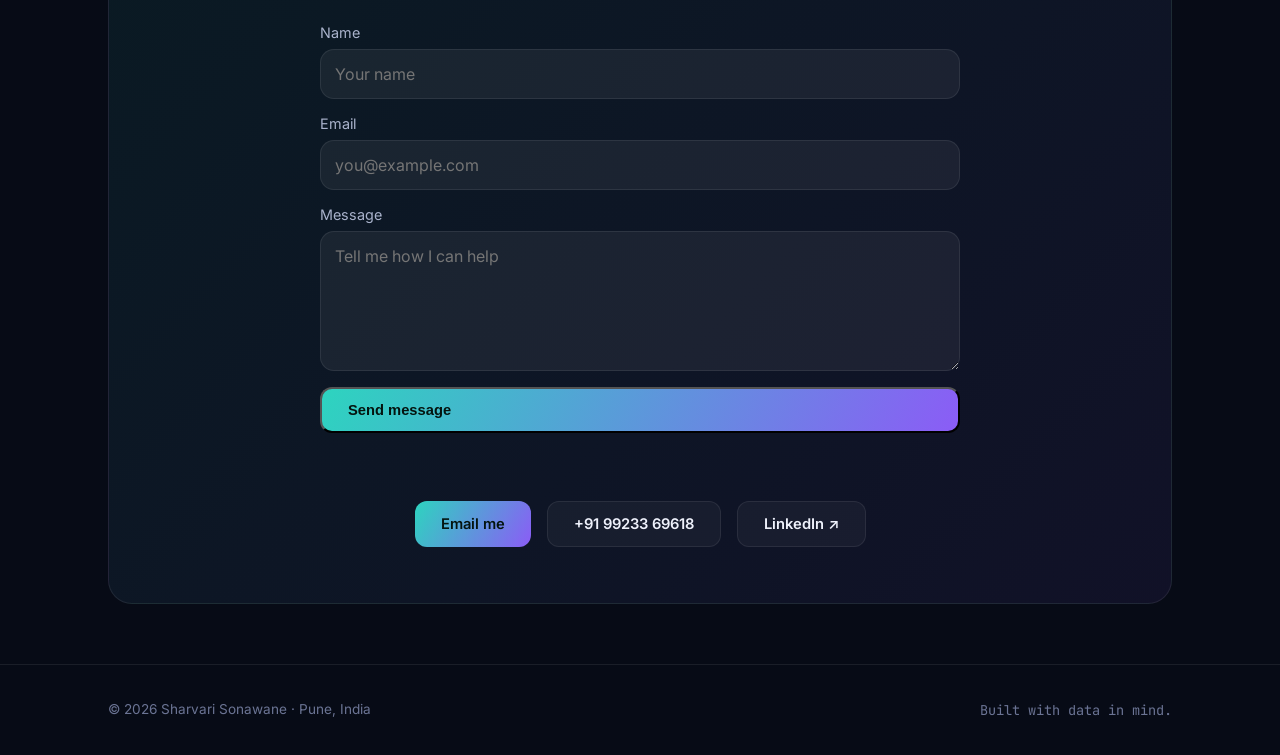
==== commit af3b6ba9: "Style: project titles use gradient bold treatment (Yogesh-like format)" ====
--- a/index.html
+++ b/index.html
@@ -213,7 +213,15 @@
   .proj-grid{display:grid;grid-template-columns:repeat(2,1fr);gap:24px;}
   .proj-card{position:relative;overflow:hidden;}
   .proj-tag{display:inline-block;font-family:'JetBrains Mono',monospace;font-size:0.7rem;color:var(--violet);text-transform:uppercase;letter-spacing:0.08em;margin-bottom:10px;}
-  .proj-card h3{font-size:1.15rem;margin-bottom:10px;}
+  .proj-card h3{
+    font-size:1.25rem;
+    margin-bottom:10px;
+    font-weight:700;
+    line-height:1.08;
+    letter-spacing:-0.01em;
+    background:var(--grad);
+    -webkit-background-clip:text;background-clip:text;color:transparent;
+  }
   .proj-card p{color:var(--text-mid);font-size:0.9rem;line-height:1.65;margin-bottom:16px;}
   .proj-stack{display:flex;flex-wrap:wrap;gap:8px;}
   .proj-stack span{font-size:0.72rem;color:var(--text-low);border:1px solid var(--glass-border);padding:4px 10px;border-radius:6px;}
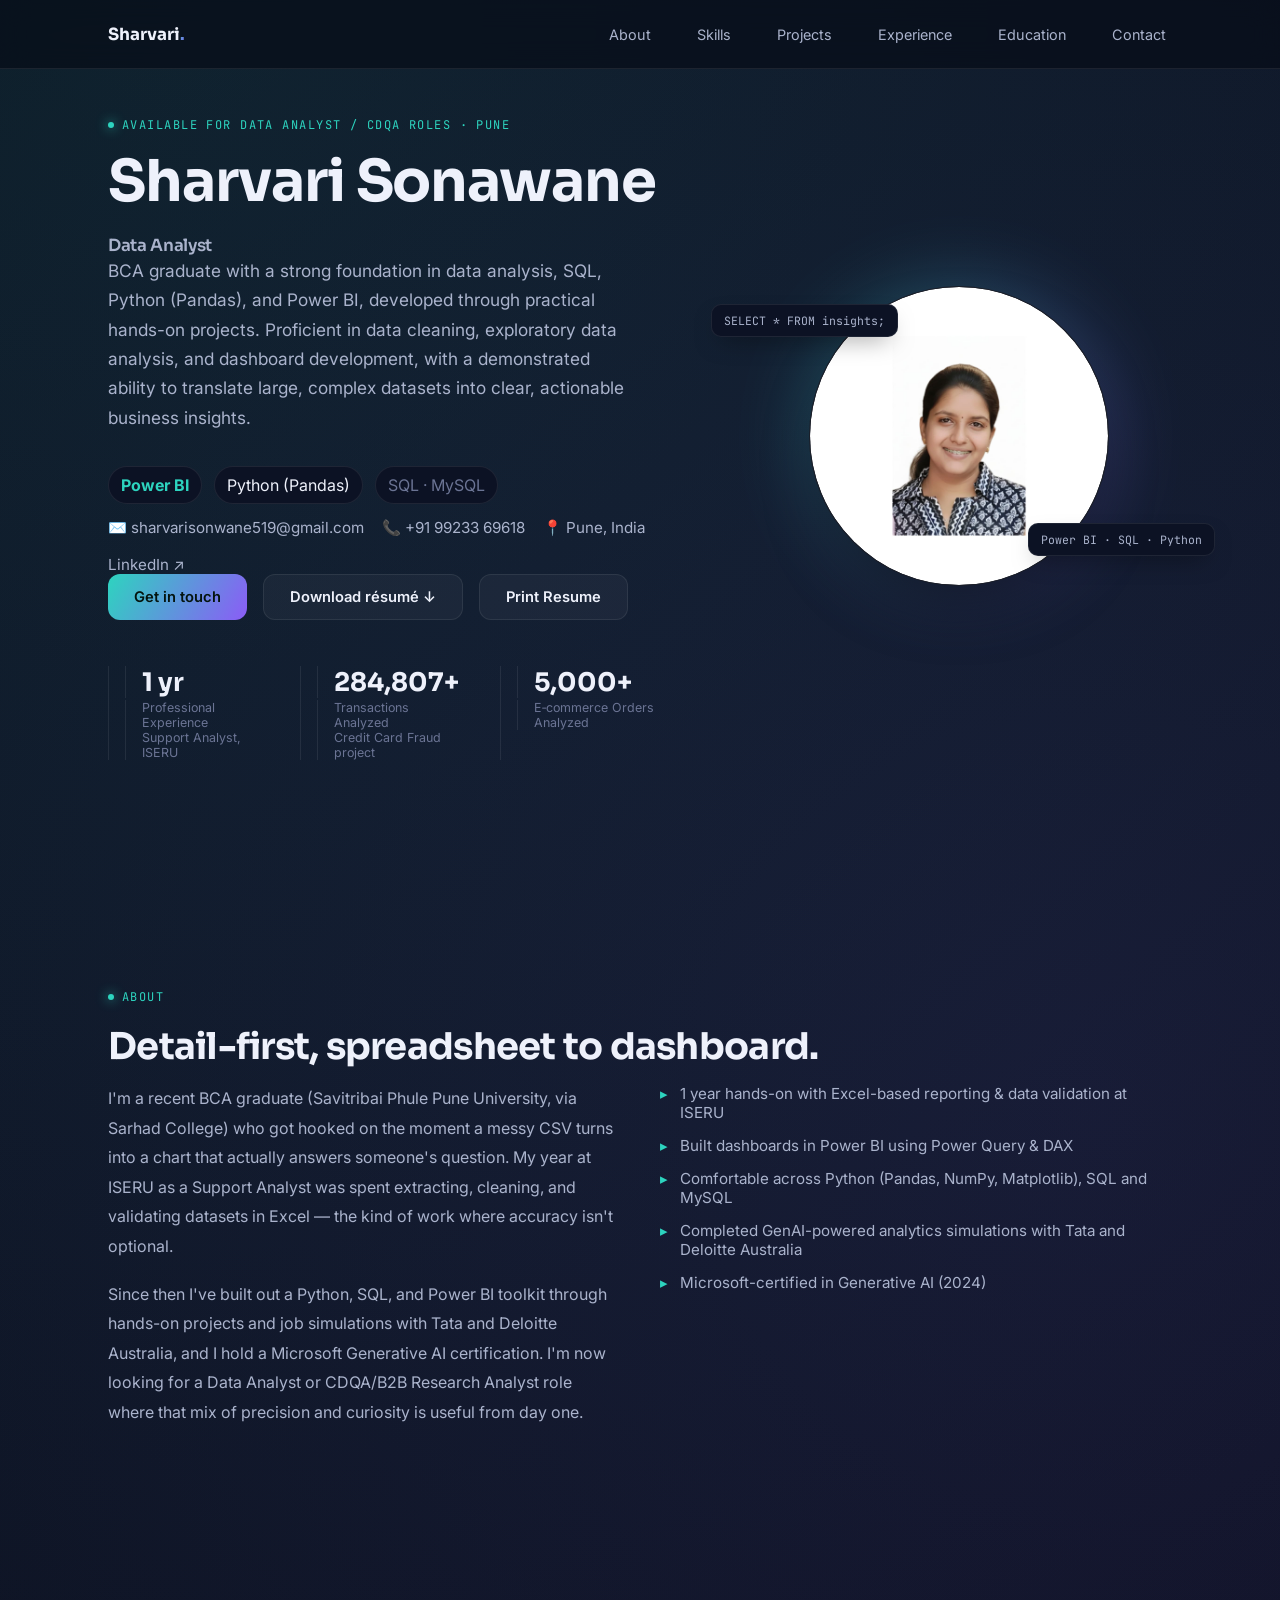
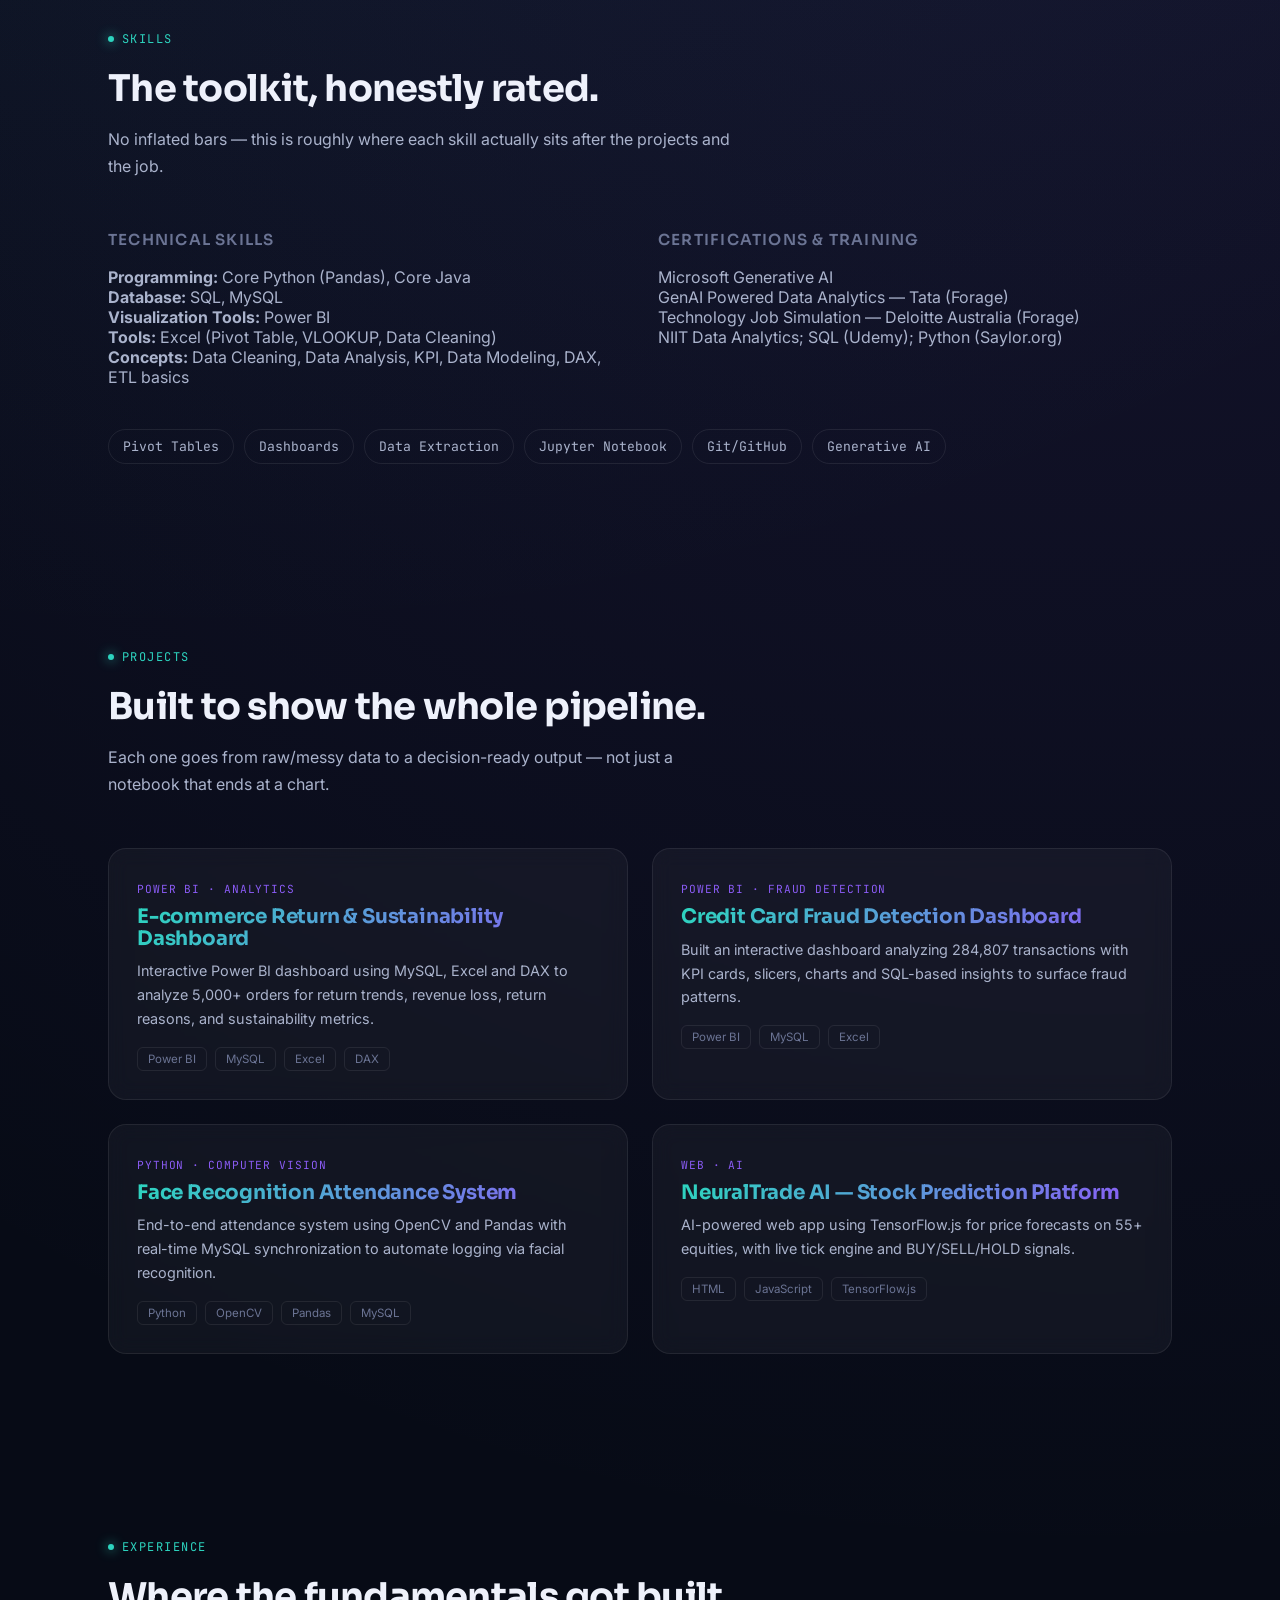
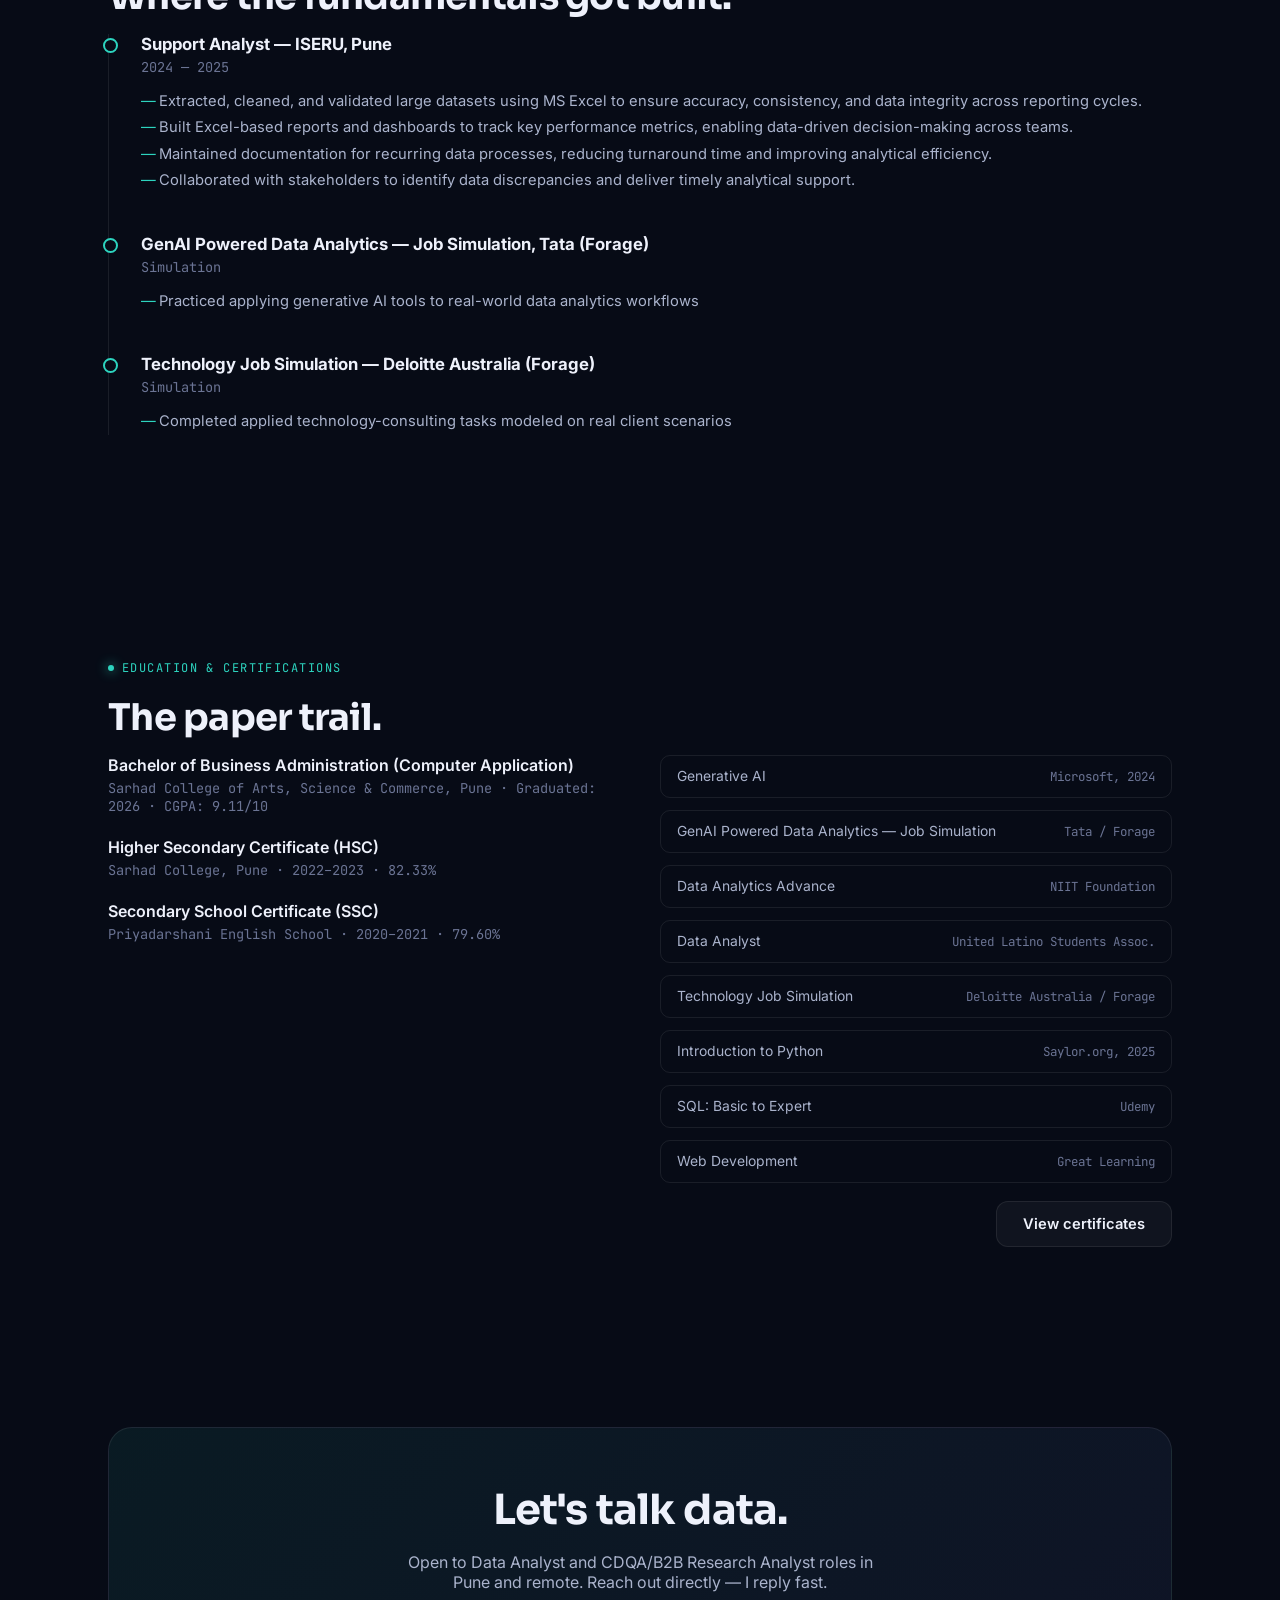
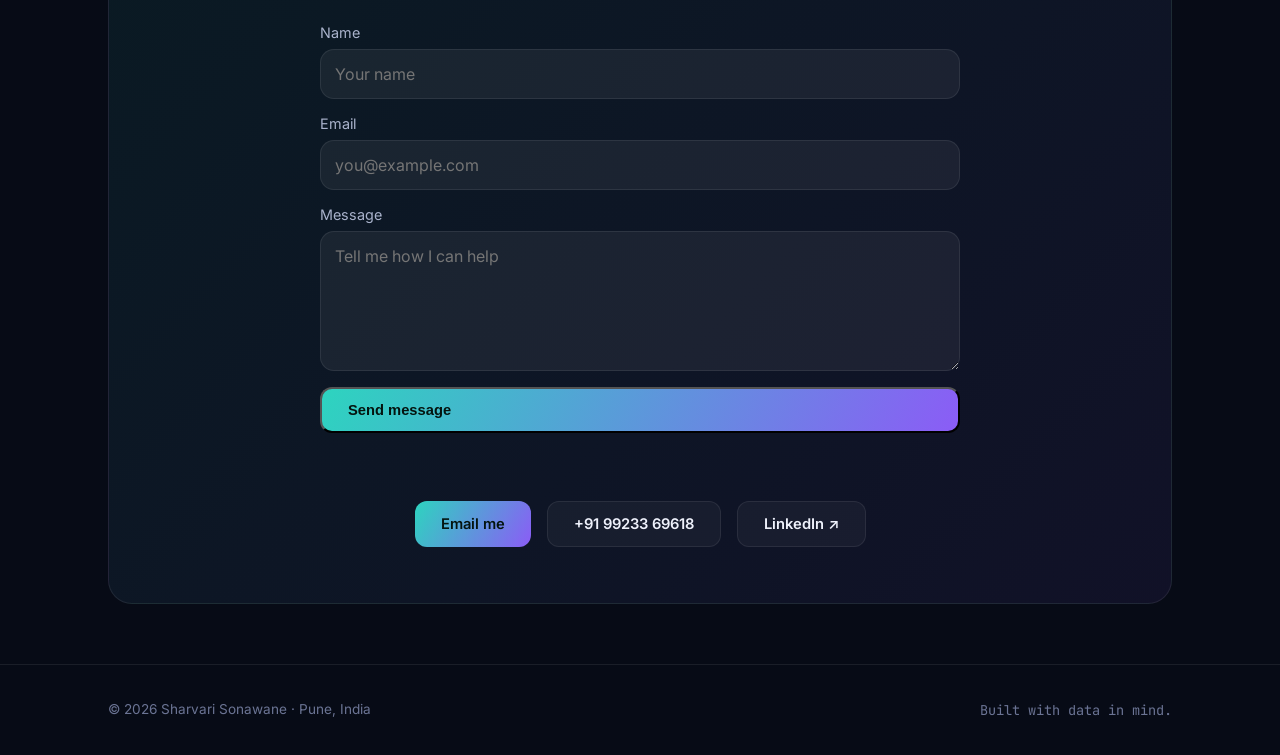
==== commit d71375e1: "Fix: responsive navigation (mobile+desktop) — improved CSS and accessible JS" ====
--- a/index.html
+++ b/index.html
@@ -47,17 +47,17 @@
   nav .wrap{display:flex;align-items:center;justify-content:space-between;height:68px;}
   .logo{font-family:'Sora',sans-serif;font-weight:700;font-size:1.05rem;}
   .logo span{background:var(--grad);-webkit-background-clip:text;background-clip:text;color:transparent;}
-  .navlinks{display:flex;gap:34px;font-size:0.9rem;color:var(--text-mid);}
-  .navlinks a{position:relative;padding:4px 0;transition:color .25s;}
-  .navlinks a:hover{color:var(--text-hi);}
+  .navlinks{display:flex;gap:34px;font-size:0.9rem;color:var(--text-mid);align-items:center;}
+  .navlinks a{position:relative;padding:8px 6px;border-radius:8px;transition:color .2s, background .2s;}
+  .navlinks a:hover{color:var(--text-hi);background:rgba(255,255,255,0.02);}
   .navlinks a::after{content:'';position:absolute;bottom:0;left:0;width:0;height:1px;background:var(--grad);transition:width .3s;}
   .navlinks a:hover::after{width:100%;}
-  .navtoggle{display:none;background:none;border:none;color:var(--text-hi);font-size:1.4rem;cursor:pointer;}
+  .navtoggle{display:none;background:none;border:none;color:var(--text-hi);font-size:1.4rem;cursor:pointer;padding:6px;border-radius:8px;}
   @media (max-width:760px){
-    .navlinks{position:fixed;top:68px;left:0;right:0;flex-direction:column;gap:0;background:var(--navy-800);border-bottom:1px solid var(--glass-border);max-height:0;overflow:hidden;transition:max-height .35s ease;}
-    .navlinks.open{max-height:400px;}
-    .navlinks a{padding:16px 28px;border-top:1px solid var(--glass-border);width:100%;}
-    .navtoggle{display:block;}
+    .navlinks{position:fixed;top:68px;left:0;right:0;flex-direction:column;gap:0;background:linear-gradient(180deg, rgba(12,18,36,0.98), rgba(7,11,22,0.98));border-bottom:1px solid var(--glass-border);max-height:0;overflow:hidden;transition:max-height .28s ease,padding .2s ease;z-index:220;padding:0 12px;}
+    .navlinks.open{max-height:420px;padding-bottom:18px;}
+    .navlinks a{padding:14px 18px;border-top:1px solid var(--glass-border);width:100%;display:block;}
+    .navtoggle{display:block;font-size:1.35rem;padding:8px 10px;border-radius:10px;background:transparent;border:1px solid transparent}
   }
 
   section{padding:120px 0 60px;}
@@ -521,11 +521,43 @@
 </footer>
 
 <script>
-  // mobile nav toggle
+  // mobile nav toggle + accessibility + outside-click close + active link highlighting
   const navtoggle = document.getElementById('navtoggle');
   const navlinks = document.getElementById('navlinks');
-  navtoggle.addEventListener('click', () => navlinks.classList.toggle('open'));
-  navlinks.querySelectorAll('a').forEach(a => a.addEventListener('click', () => navlinks.classList.remove('open')));
+  if (navtoggle && navlinks) {
+    navtoggle.setAttribute('aria-expanded', 'false');
+    navtoggle.addEventListener('click', () => {
+      const isOpen = navlinks.classList.toggle('open');
+      navtoggle.setAttribute('aria-expanded', isOpen ? 'true' : 'false');
+    });
+    // close menu when a link is clicked (mobile)
+    navlinks.querySelectorAll('a').forEach(a => a.addEventListener('click', () => navlinks.classList.remove('open')));
+    // remove open on larger resize
+    window.addEventListener('resize', () => { if(window.innerWidth > 760) navlinks.classList.remove('open'); });
+    // click outside to close the mobile menu
+    document.addEventListener('click', (ev) => {
+      if(!navlinks.classList.contains('open')) return;
+      const target = ev.target;
+      if(!navlinks.contains(target) && !navtoggle.contains(target)){
+        navlinks.classList.remove('open');
+        navtoggle.setAttribute('aria-expanded', 'false');
+      }
+    });
+    // highlight active section link while scrolling
+    const sections = document.querySelectorAll('section[id]');
+    const linkMap = Array.from(navlinks.querySelectorAll('a')).reduce((m, a) => { const href = a.getAttribute('href'); if(href && href.startsWith('#')) m[href]=a; return m; }, {});
+    const sectionObserver = new IntersectionObserver((entries) => {
+      entries.forEach(e => {
+        const id = '#' + e.target.id;
+        const link = linkMap[id];
+        if(link){
+          if(e.isIntersecting){ link.classList.add('active'); link.style.color = 'var(--teal)'; }
+          else { link.classList.remove('active'); link.style.color = ''; }
+        }
+      });
+    }, {threshold:0.45});
+    sections.forEach(s => sectionObserver.observe(s));
+  }
 
   // scroll reveal
   const revealEls = document.querySelectorAll('.reveal');
